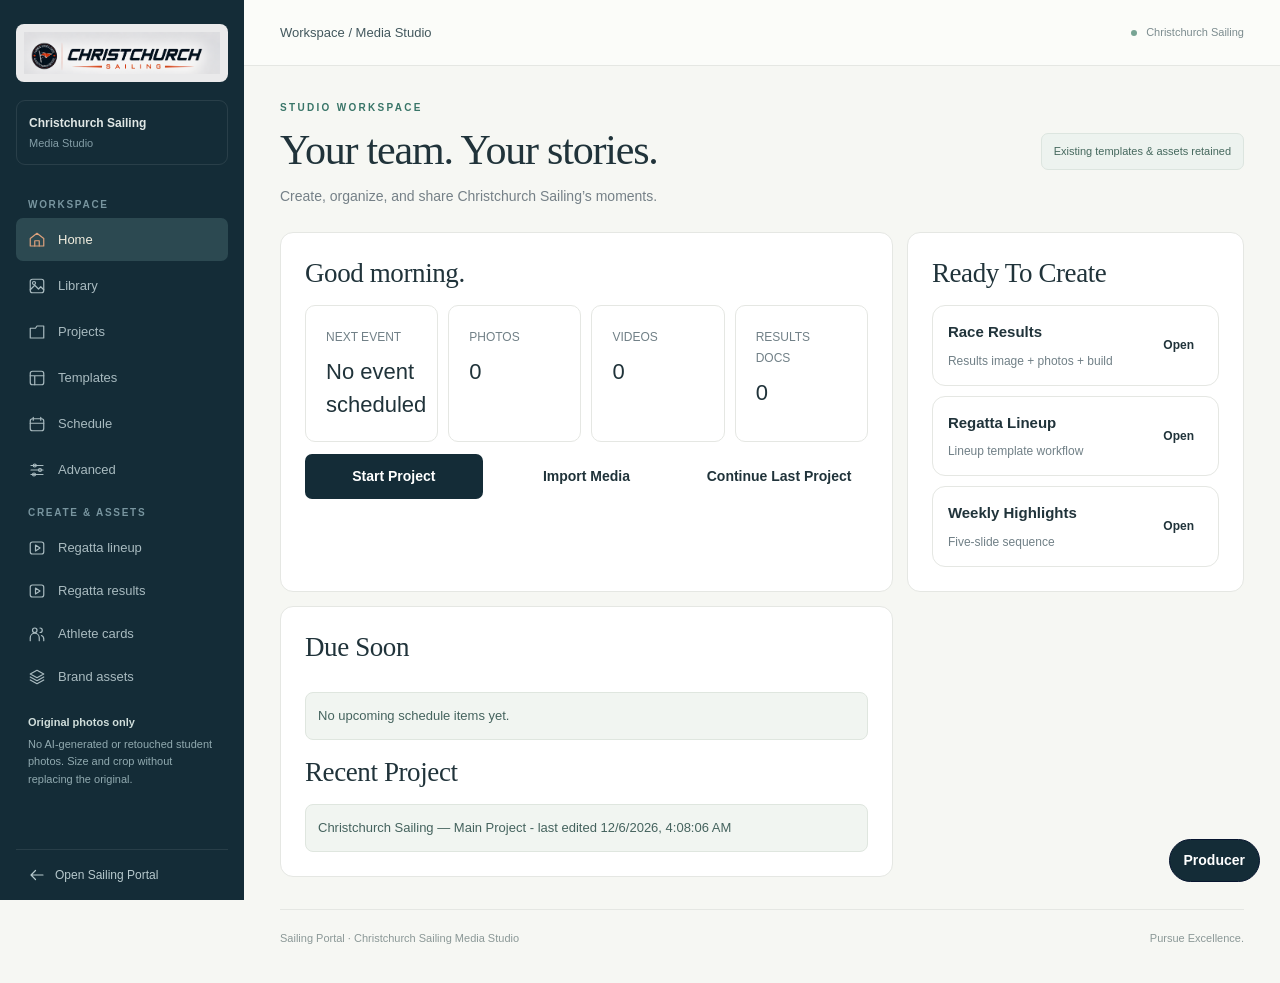
==== index.html @ 7fc1358d "Synchronize exact event lineup previews and retain multi-day media dates" ====
<!doctype html>
<html lang="en">
<head>
<meta charset="utf-8">
<meta name="viewport" content="width=device-width,initial-scale=1">
<title>Christchurch Sailing Media Studio</title>
<style data-build-source="src/styles/app.css">:root{
    --navy:#07152f; --navy2:#020916; --orange:#ff6f18;
    --white:#f8fafc; --muted:#bfc9d8; --panel:#0b1d3a;
    --border:rgba(255,255,255,.14);
  }
  *{box-sizing:border-box}
  body{
    margin:0;background:#eef2f7;color:#10213c;
    font-family:-apple-system,BlinkMacSystemFont,"Segoe UI",Arial,sans-serif;
  }
  .app{
    max-width:1440px;margin:auto;padding:20px;--producer-width:360px;
    --producer-gap:16px;
    --producer-reserve:calc(var(--producer-width) + var(--producer-gap));
    padding-right:calc(20px + var(--producer-reserve));
  }
  .app > :not(#producerPanel):not(#producerToggleBtn){min-width:0}
  .topbar{
    display:flex;justify-content:space-between;align-items:center;
    background:linear-gradient(135deg,var(--navy),var(--navy2));
    color:white;border-radius:20px;padding:18px 22px;margin-bottom:18px;
  }
  .topbar h1{margin:0;font-size:24px}
  .topbar p{margin:4px 0 0;color:#cdd7e6;font-size:14px}
  .badge{background:rgba(255,111,24,.15);color:#ffb07d;border:1px solid rgba(255,111,24,.35);padding:7px 10px;border-radius:999px;font-size:13px}
  .workspaceNav{display:flex;gap:8px;flex-wrap:wrap;margin-bottom:18px}
  .workspaceNav button{background:white;color:#163052;border:1px solid #d8e1ec}
  .workspaceNav button.active{background:#07152f;color:white}
  .workspace{display:none}
  .workspace.active{display:block}
  .producerPanel{
    position:fixed;
    right:max(14px,calc((100vw - 1440px)/2 + 20px));
    top:14px;
    bottom:14px;
    width:var(--producer-width);
    height:auto;
    border:1px solid #d8e2ed;border-radius:16px;background:#ffffff;z-index:80;
    box-shadow:0 20px 40px rgba(7,21,47,.18);display:flex;flex-direction:column;overflow:hidden;
  }
  .producerHeader{padding:12px 12px 8px;border-bottom:1px solid #e7edf4;background:#f8fafc}
  .producerHeader h3{margin:0;font-size:14px;color:#07152f}
  .producerHeader .hint{margin-top:4px}
  .producerContext{padding:10px 12px;border-bottom:1px solid #e7edf4;background:#fff}
  .producerState{font-size:12px;font-weight:700;color:#173b59}
  .producerState.offline{color:#b42318}
  .producerFeed{flex:1;overflow:auto;padding:10px;display:grid;gap:8px;background:#fff}
  .producerMsg{border:1px solid #d8e2ed;border-radius:12px;padding:9px;background:#f8fafc;display:grid;gap:6px}
  .producerMsg.user{background:#eef6ff}
  .producerMeta{font-size:10px;color:#66758a}
  .producerActions{display:flex;gap:6px;flex-wrap:wrap}
  .producerComposer{padding:10px;border-top:1px solid #e7edf4;background:#fff;display:grid;gap:8px}
  .producerComposerRow{display:grid;grid-template-columns:minmax(0,1fr) auto;gap:8px}
  .producerInput{width:100%;padding:10px;border:1px solid #cfd9e6;border-radius:11px;font:inherit}
  .producerToggle{
    display:none;position:fixed;right:14px;bottom:14px;z-index:90;border-radius:999px;
    background:#07152f;color:#fff;border:1px solid #07152f;padding:10px 14px;font-weight:800;
  }
  .app.producer-collapsed{padding-right:20px}
  .app.producer-collapsed .producerPanel{display:none}
  .app.producer-collapsed .producerToggle{display:inline-flex}
  @media(max-width:980px){
    .app{padding-right:20px}
    .app.producer-collapsed .producerToggle{display:inline-flex}
    .producerPanel{display:none}
    .producerPanel.open{display:flex;right:10px;left:10px;top:60px;bottom:10px;width:auto;height:auto}
    .producerToggle{display:inline-flex}
    .producerPanel.open + .producerToggle{pointer-events:none;opacity:.35}
  }
  .v2Grid{display:grid;gap:14px}
  .v2KpiGrid{display:grid;grid-template-columns:repeat(4,minmax(0,1fr));gap:10px}
  .v2Kpi{border:1px solid #dbe3ee;border-radius:12px;padding:12px;background:#f8fafc}
  .v2Kpi strong{display:block;font-size:22px;color:#07152f}
  .v2ActionGrid{display:grid;grid-template-columns:repeat(3,minmax(0,1fr));gap:10px}
  .v2CardGrid{display:grid;grid-template-columns:repeat(3,minmax(0,1fr));gap:10px}
  .v2Card{border:1px solid #dbe3ee;border-radius:12px;background:#fff;padding:12px;display:grid;gap:7px}
  .v2Card h3{margin:0;font-size:15px}
  .v2List{display:grid;gap:8px}
  .v2ListItem{border:1px solid #dbe3ee;border-radius:11px;background:#fff;padding:10px;display:flex;justify-content:space-between;gap:10px;align-items:center}
  .v2Pill{font-size:11px;font-weight:800;border-radius:999px;padding:4px 8px;background:#eef3f8;color:#173b59}
  .v2Pill.ready{background:#ecfdf3;color:#067647}
  .v2Pill.wait{background:#fff4e5;color:#b54708}
  .v2Pill.done{background:#eff8ff;color:#175cd3}
  .v2AdvancedGrid{display:grid;grid-template-columns:repeat(4,minmax(0,1fr));gap:8px}
  .v2TemplateSection{border:1px solid #dbe3ee;border-radius:12px;padding:10px;background:#f8fafc;display:grid;gap:8px}
  .v2TemplateSection h3{margin:0;font-size:14px;color:#173b59}
  .v2TemplateItem{display:flex;justify-content:space-between;gap:8px;align-items:center;border:1px solid #dbe3ee;border-radius:10px;background:#fff;padding:8px}
  @media(max-width:950px){
    .v2KpiGrid,.v2ActionGrid,.v2CardGrid,.v2AdvancedGrid{grid-template-columns:1fr 1fr}
  }
  @media(max-width:700px){
    .v2KpiGrid,.v2ActionGrid,.v2CardGrid,.v2AdvancedGrid{grid-template-columns:1fr}
  }
  .grid{display:grid;grid-template-columns:minmax(340px,430px) 1fr;gap:18px}
  .panel{background:white;border:1px solid #dbe3ee;border-radius:18px;padding:18px}
  .panel h2{margin:0 0 14px;font-size:18px}
  .section{border-top:1px solid #e6ebf2;padding-top:14px;margin-top:14px}
  .section:first-of-type{border-top:0;padding-top:0;margin-top:0}
  label{display:block;font-size:13px;font-weight:650;margin:0 0 6px}
  input,select,button{
    font:inherit
  }
  input[type=text],select{
    width:100%;padding:11px 12px;border:1px solid #cbd6e4;border-radius:11px;background:white;
  }
  input[type=file]{width:100%;font-size:13px}
  input[type=range]{width:100%}
  .row{display:grid;grid-template-columns:1fr 1fr;gap:12px}
  .control{margin-bottom:12px}
  .hint{font-size:12px;color:#66758a;margin-top:5px}
  .value{float:right;color:#536174;font-weight:500}
  button{
    border:0;border-radius:12px;padding:12px 15px;font-weight:700;cursor:pointer;
  }
  .primary{width:100%;background:var(--orange);color:white}
  .secondary{background:#e9eef6;color:#163052}
  .danger{background:#ffe8e6;color:#8a2119}
  .actions{display:grid;grid-template-columns:1fr 1fr;gap:10px;margin-top:12px}
  .previewWrap{
    background:#08152e;border-radius:18px;padding:14px;
    display:flex;justify-content:center;align-items:center;min-height:720px;
  }
  canvas{
    width:min(100%,405px);height:auto;aspect-ratio:9/16;
    border-radius:12px;background:#07152f;box-shadow:0 18px 50px rgba(0,0,0,.35);
  }
  .status{
    background:#f4f7fb;border:1px solid #dce5f0;border-radius:12px;padding:12px;
    margin-top:14px;font-size:13px;min-height:43px;
  }
  progress{width:100%;height:12px;margin-top:10px}
  .athleteList{display:grid;gap:8px;margin-top:8px}
  .athleteItem{
    display:grid;grid-template-columns:42px 1fr auto;gap:9px;align-items:center;
    border:1px solid #dde5ef;border-radius:10px;padding:7px 9px;background:#fafbfd;
  }
  .athleteItem img{width:42px;height:52px;object-fit:cover;border-radius:7px}
  .athleteItem span{font-size:13px;overflow:hidden;text-overflow:ellipsis;white-space:nowrap}
  #templateLibraryList{gap:10px!important}
  #templateLibraryList .athleteItem{
    grid-template-columns:74px minmax(0,1fr) auto!important;
    min-height:96px!important;padding:10px 12px!important;gap:14px!important;
    background:#fbfcfe!important;border-color:#d9e2ec!important;
    box-shadow:0 1px 0 rgba(12,35,64,.03);
  }
  #templateLibraryList .templateThumb,
  #templateLibraryList .athleteItem>div:first-child:not(.templateInfo):not(.templateActions){
    width:58px!important;height:76px!important;border:1px solid #d8e2ed!important;
    border-radius:8px!important;overflow:hidden!important;box-sizing:border-box!important;
    background:linear-gradient(#eef2f6,#fff 38%,#7b8d9c 62%,#061b31)!important;
  }
  #templateLibraryList .templateInfo{min-width:0}
  #templateLibraryList .templateTitle{
    display:block;font-size:15px;font-weight:900;color:#102d4c;
    overflow:hidden;text-overflow:ellipsis;white-space:nowrap;
  }
  #templateLibraryList .templateMeta{
    margin-top:4px;font-size:12px;line-height:1.3;color:#5f748b;
    overflow:hidden;text-overflow:ellipsis;white-space:nowrap;
  }
  #templateLibraryList .templateActions{display:flex;gap:7px;align-items:center;justify-content:flex-end}
  #templateLibraryList .tiny{width:auto;white-space:nowrap;border-radius:9px}
  #templateLibraryList .templateThumb.regattaResultsThumb{
    position:relative;background:linear-gradient(#f5f7fa 0 18%,#061d36 18% 78%,#08356d 78% 100%)!important;
  }
  #templateLibraryList .templateThumb.regattaResultsThumb:before{
    content:"";position:absolute;left:8px;right:8px;top:24px;height:3px;border-radius:5px;
    background:#f4511e;transform:skewY(-5deg);box-shadow:0 34px 0 #fff,0 37px 0 #f4511e;
  }
  #templateLibraryList .templateThumb.regattaResultsThumb:after{
    content:"1ST";position:absolute;left:13px;top:32px;width:30px;height:18px;border-radius:50%;
    background:linear-gradient(135deg,#fff7ba,#d4a00e);color:#06295a;font-size:9px;font-weight:900;
    display:flex;align-items:center;justify-content:center;box-shadow:18px 12px 0 #0f5296;
  }
  .tiny{padding:7px 9px;font-size:12px}
  #heroCanvas{aspect-ratio:4/5 !important;object-fit:contain;cursor:grab;touch-action:none;border:0!important;outline:0!important}
  #previewTitleBtn{min-height:44px}
  .titleTag{font-size:11px;letter-spacing:.16em;text-transform:uppercase}
  .brandGrid{display:grid;grid-template-columns:repeat(2,minmax(0,1fr));gap:10px}
  .brandCard{border:1px solid #dce5ef;border-radius:12px;padding:10px;background:#fafcfe}
  .notice{
    border-left:4px solid var(--orange);background:#fff6ef;padding:10px 12px;
    border-radius:8px;font-size:12px;color:#673a1f;
  }
  .musicNow{border:1px solid #d9e4f0;background:#f7faff;border-radius:12px;padding:12px;margin-top:10px}
  .musicNow strong{display:block;margin-bottom:4px}
  .musicMeta{font-size:12px;color:#66758a}

  .productionGrid{display:grid;grid-template-columns:minmax(0,1.25fr) minmax(340px,.75fr);gap:16px}
  .productionBoard{display:grid;gap:10px}
  .productionCard{border:1px solid #d8e2ed;border-radius:14px;padding:12px;background:#fff;display:grid;gap:9px}
  .productionCard.ready{border-left:7px solid #12b76a}
  .productionCard.waiting{border-left:7px solid #f79009}
  .productionCard.blocked{border-left:7px solid #d92d20}
  .productionCard.done{border-left:7px solid #2e90fa;opacity:.72}
  .productionHead{display:flex;justify-content:space-between;gap:12px;align-items:flex-start}
  .productionMeta{font-size:11px;color:#66758a;margin-top:4px}
  .productionStatus{font-size:11px;font-weight:800;border-radius:999px;padding:5px 9px;background:#eef3f8}
  .assignmentRow{display:grid;grid-template-columns:repeat(4,minmax(0,1fr));gap:8px}
  .reviewFlags{display:flex;gap:6px;flex-wrap:wrap}
  .reviewFlag{border:1px solid #cfdbe7;border-radius:999px;padding:4px 8px;font-size:11px;background:#fff}
  .reviewFlag.active{background:#fff3e8;border-color:#ffb067;color:#b54708}
  .brandCheckGrid{display:grid;gap:8px}
  .brandCheck{display:grid;grid-template-columns:auto minmax(0,1fr) auto;gap:8px;align-items:center;border:1px solid #d8e2ed;border-radius:11px;padding:9px;background:#f8fafc}
  .brandCheck.pass{border-left:6px solid #12b76a}
  .brandCheck.fail{border-left:6px solid #d92d20}
  .brandCheck.warn{border-left:6px solid #f79009}
  .gateBanner{border-radius:14px;padding:14px;text-align:center;font-weight:800}
  .gateBanner.pass{background:#ecfdf3;color:#027a48}
  .gateBanner.fail{background:#fef3f2;color:#b42318}
  .teamTable{width:100%;border-collapse:collapse;font-size:12px}
  .teamTable th,.teamTable td{padding:8px;border-bottom:1px solid #e7edf4;text-align:left}
  .teamTable th{font-size:11px;color:#66758a}
  .opsStats{display:grid;grid-template-columns:repeat(4,minmax(0,1fr));gap:8px}
  .opsStat{border:1px solid #d8e2ed;border-radius:12px;padding:11px;background:#f8fafc}
  .opsStat strong{display:block;font-size:22px;color:#07152f}
  @media(max-width:950px){
    .productionGrid{grid-template-columns:1fr}
    .assignmentRow,.opsStats{grid-template-columns:1fr 1fr}
  }


  .importGrid{display:grid;grid-template-columns:minmax(0,1.2fr) minmax(340px,.8fr);gap:16px}
  .importDrop{border:2px dashed #b8c7d8;border-radius:16px;padding:24px;text-align:center;background:#f8fafc}
  .importDrop.drag{border-color:#ff6f18;background:#fff6ef}
  .triageStats{display:grid;grid-template-columns:repeat(5,minmax(0,1fr));gap:8px;margin:12px 0}
  .triageStat{border:1px solid #d8e2ed;border-radius:12px;padding:11px;background:#f8fafc}
  .triageStat strong{display:block;font-size:22px;color:#07152f}
  .triageBoard{display:grid;gap:9px}
  .triageCard{display:grid;grid-template-columns:88px minmax(0,1fr) auto;gap:10px;align-items:center;border:1px solid #d8e2ed;border-radius:13px;padding:9px;background:#fff}
  .triageCard img,.triageCard video{width:88px;height:66px;object-fit:cover;border-radius:8px;background:#e8eef5}
  .triageDecision{display:inline-flex;border-radius:999px;padding:4px 8px;font-size:11px;font-weight:800}
  .triageDecision.keep{background:#ecfdf3;color:#027a48}
  .triageDecision.review{background:#fff7ed;color:#b54708}
  .triageDecision.reject{background:#fef3f2;color:#b42318}
  .triageActions{display:flex;gap:5px;flex-wrap:wrap}
  .triageFilters{display:grid;grid-template-columns:2fr repeat(3,minmax(140px,1fr));gap:8px;align-items:end}
  .readinessRing{width:160px;height:160px;border-radius:50%;display:grid;place-items:center;margin:10px auto;background:conic-gradient(#ff6f18 0deg,#e8eef5 0deg)}
  .readinessInner{width:126px;height:126px;border-radius:50%;background:#fff;display:grid;place-items:center;text-align:center}
  .readinessInner strong{font-size:30px;color:#07152f}
  .collapsedCluster{border:1px solid #d8e2ed;border-radius:12px;padding:10px;background:#f8fafc;margin-bottom:8px}
  .warningList{display:grid;gap:8px}
  .warningItem{border-left:6px solid #f79009;border-radius:10px;padding:10px;background:#fff7ed}
  @media(max-width:950px){
    .importGrid{grid-template-columns:1fr}
    .triageStats{grid-template-columns:1fr 1fr}
    .triageFilters{grid-template-columns:1fr 1fr}
  }


  .engineGrid{display:grid;grid-template-columns:minmax(0,1.15fr) minmax(340px,.85fr);gap:16px}
  .dnaStats{display:grid;grid-template-columns:repeat(5,minmax(0,1fr));gap:8px;margin:12px 0}
  .dnaStat{border:1px solid #d8e2ed;border-radius:12px;padding:11px;background:#f8fafc}
  .dnaStat strong{display:block;font-size:22px;color:#07152f}
  .dnaTable{width:100%;border-collapse:collapse;font-size:12px}
  .dnaTable th,.dnaTable td{padding:8px;border-bottom:1px solid #e7edf4;text-align:left}
  .dnaTable th{font-size:11px;color:#66758a}
  .dnaScore{display:inline-block;border-radius:999px;padding:4px 8px;background:#eef3f8;font-weight:800}
  .clusterGrid{display:grid;gap:9px}
  .clusterCard{border:1px solid #d8e2ed;border-radius:13px;padding:11px;background:#fff}
  .clusterBest{border-left:6px solid #12b76a}
  .storyClusterGrid{display:grid;grid-template-columns:repeat(auto-fill,minmax(220px,1fr));gap:10px}
  .storyCluster{border:1px solid #d8e2ed;border-radius:13px;padding:12px;background:#f8fafc}
  .healthGrid{display:grid;grid-template-columns:repeat(auto-fill,minmax(190px,1fr));gap:9px}
  .healthCard{border:1px solid #d8e2ed;border-radius:12px;padding:11px;background:#fff}
  .healthTrack{height:8px;border-radius:999px;background:#dfe7ef;overflow:hidden;margin-top:8px}
  .healthTrack span{display:block;height:100%;background:#ff6f18}
  .producerCard{border-left:7px solid #ff6f18;border-radius:12px;padding:12px;background:#f8fafc;margin-bottom:9px}
  .producerCard.high{border-left-color:#d92d20}
  .producerCard.medium{border-left-color:#f79009}
  .producerCard.low{border-left-color:#12b76a}
  .engineToolbar{display:grid;grid-template-columns:2fr repeat(3,minmax(140px,1fr));gap:8px;align-items:end}
  @media(max-width:960px){
    .engineGrid{grid-template-columns:1fr}
    .dnaStats{grid-template-columns:1fr 1fr}
    .engineToolbar{grid-template-columns:1fr 1fr}
  }


  .director50Grid{display:grid;grid-template-columns:minmax(0,1.2fr) minmax(340px,.8fr);gap:16px}
  .morningBrief{border-radius:18px;padding:22px;background:linear-gradient(145deg,#041126,#193b59);color:#fff}
  .morningBrief h2,.morningBrief h3{color:#fff}
  .briefGoalGrid{display:grid;grid-template-columns:repeat(4,minmax(0,1fr));gap:8px;margin-top:14px}
  .briefGoal{border:1px solid rgba(255,255,255,.18);border-radius:11px;padding:10px;background:rgba(255,255,255,.07)}
  .aiRecGrid{display:grid;gap:10px}
  .aiRecCard{border:1px solid #d8e2ed;border-left:7px solid #ff6f18;border-radius:13px;padding:13px;background:#fff}
  .aiRecCard.high{border-left-color:#d92d20}
  .aiRecCard.medium{border-left-color:#f79009}
  .aiRecCard.low{border-left-color:#12b76a}
  .aiRecReason{color:#66758a;font-size:12px;margin:5px 0}
  .coverageTable{width:100%;border-collapse:collapse;font-size:12px}
  .coverageTable th,.coverageTable td{padding:8px;border-bottom:1px solid #e7edf4;text-align:left}
  .coverageTable th{font-size:11px;color:#66758a}
  .coveragePill{display:inline-block;border-radius:999px;padding:4px 8px;background:#eef3f8;font-size:11px}
  .seasonTimeline{display:flex;gap:12px;overflow-x:auto;padding:14px 4px 18px}
  .seasonEvent{min-width:220px;border:1px solid #d8e2ed;border-radius:14px;padding:12px;background:#fff}
  .seasonEvent.active{outline:2px solid #ff6f18}
  .seasonDot{width:12px;height:12px;border-radius:50%;background:#ff6f18;margin-bottom:8px}
  .legacySearchResults{display:grid;grid-template-columns:repeat(auto-fill,minmax(210px,1fr));gap:10px}
  .legacyCard{border:1px solid #d8e2ed;border-radius:12px;padding:10px;background:#f8fafc}
  .storyTagGrid{display:flex;gap:7px;flex-wrap:wrap}
  .storyTag{border:1px solid #cfdbe7;border-radius:999px;padding:5px 9px;background:#fff;font-size:11px}
  .coverageBars{display:grid;gap:8px}
  .coverageBarRow{display:grid;grid-template-columns:120px minmax(0,1fr) 48px;gap:8px;align-items:center}
  .coverageTrack{height:8px;border-radius:999px;background:#dfe7ef;overflow:hidden}
  .coverageTrack span{display:block;height:100%;background:#ff6f18}
  @media(max-width:900px){
    .director50Grid{grid-template-columns:1fr}
    .briefGoalGrid{grid-template-columns:1fr 1fr}
  }


  .publishingGrid{display:grid;grid-template-columns:minmax(0,1.2fr) minmax(340px,.8fr);gap:16px}
  .publishCard{border:1px solid #d8e2ed;border-radius:14px;padding:12px;background:#fff;display:grid;gap:8px}
  .publishHeader{display:flex;justify-content:space-between;gap:10px;align-items:flex-start}
  .publishStatus{font-size:11px;font-weight:800;border-radius:999px;padding:5px 9px;background:#eef3f8;color:#07152f}
  .publishStatus.ready{background:#fff3e8;color:#b54708}
  .publishStatus.approved{background:#ecfdf3;color:#027a48}
  .publishStatus.published{background:#eef4ff;color:#3538cd}
  .checklist{display:grid;gap:6px}
  .checklist label{display:flex;gap:8px;align-items:flex-start;font-size:12px}
  .platformGrid{display:grid;grid-template-columns:repeat(auto-fill,minmax(220px,1fr));gap:10px}
  .platformCard{border:1px solid #d8e2ed;border-radius:13px;padding:12px;background:#f8fafc}
  .platformCard strong{display:block;color:#07152f;margin-bottom:5px}
  .metricGrid{display:grid;grid-template-columns:repeat(4,minmax(0,1fr));gap:8px}
  .metricCard{border:1px solid #d8e2ed;border-radius:12px;padding:11px;background:#fff}
  .metricCard strong{display:block;font-size:22px;color:#07152f}
  .insightCard{border-left:6px solid #ff6f18;border-radius:10px;padding:11px;background:#f8fafc;margin-bottom:8px}
  .performanceTable{width:100%;border-collapse:collapse;font-size:12px}
  .performanceTable th,.performanceTable td{border-bottom:1px solid #e7edf4;padding:8px;text-align:left}
  .performanceTable th{color:#66758a;font-size:11px}
  .captionBox{min-height:88px}
  @media(max-width:900px){
    .publishingGrid{grid-template-columns:1fr}
    .metricGrid{grid-template-columns:1fr 1fr}
  }


  .storyboardGrid{display:grid;grid-template-columns:minmax(0,1.25fr) minmax(320px,.75fr);gap:16px}
  .storyboardLane{display:grid;gap:9px}
  .storyboardCard{display:grid;grid-template-columns:42px 110px minmax(0,1fr) auto;gap:10px;align-items:center;border:1px solid #d8e2ed;border-radius:13px;padding:9px;background:#fff}
  .storyboardCard img,.storyboardCard video{width:110px;height:76px;object-fit:cover;border-radius:8px;background:#e8eef5}
  .storyboardIndex{width:34px;height:34px;border-radius:50%;display:grid;place-items:center;background:#07152f;color:#fff;font-weight:800}
  .storyboardRole{font-size:11px;color:#ff6f18;font-weight:800;text-transform:uppercase;letter-spacing:.04em}
  .storyboardMeta{font-size:11px;color:#66758a;margin-top:3px}
  .storyboardActions{display:flex;gap:5px;flex-wrap:wrap}
  .campaignGrid{display:grid;grid-template-columns:repeat(auto-fill,minmax(210px,1fr));gap:10px}
  .playbookGrid{display:grid;grid-template-columns:repeat(auto-fill,minmax(220px,1fr));gap:10px}
  .playbookCard{border:1px solid #d8e2ed;border-radius:13px;padding:12px;background:#fff;display:grid;gap:7px;cursor:pointer;transition:border-color .15s ease,box-shadow .15s ease,transform .15s ease}
  .playbookCard:hover{transform:translateY(-1px)}
  .playbookCard.selected{border-color:#ff6f18;box-shadow:0 8px 20px rgba(255,111,24,.12)}
  .playbookCard strong{display:block;color:#07152f}
  .playbookCard .hint{font-size:12px}
  .playbookCardMeta{display:flex;gap:6px;flex-wrap:wrap}
  .playbookPill{font-size:10px;font-weight:800;letter-spacing:.03em;border-radius:999px;padding:3px 7px;background:#eef3f8;color:#43536a}
  .campaignCard{border:1px solid #d8e2ed;border-radius:13px;padding:12px;background:#f8fafc}
  .campaignCard strong{display:block;color:#07152f;margin-bottom:5px}
  .campaignProgress{height:7px;border-radius:999px;background:#dfe7ef;overflow:hidden;margin:8px 0}
  .campaignProgressFill{height:100%;background:#ff6f18}
  .raceResultsGrid{display:grid;grid-template-columns:minmax(0,1.2fr) minmax(320px,.8fr);gap:16px}
  .raceResultsStack{display:grid;gap:12px}
  .campaignToolbar{display:flex;gap:8px;flex-wrap:wrap;align-items:center}
  .campaignMetaGrid{display:grid;grid-template-columns:repeat(2,minmax(0,1fr));gap:10px}
  .assetTray,.outputTray,.conversationLog{display:grid;gap:10px}
  .assetCard,.outputCard,.conversationBubble{border:1px solid #d8e2ed;border-radius:14px;background:#fff;padding:12px}
  .assetCard{display:grid;grid-template-columns:80px minmax(0,1fr) auto;gap:12px;align-items:center}
  .assetThumb,.outputPreview,.slideThumb{width:100%;aspect-ratio:4/3;border-radius:10px;background:#e8eef5;overflow:hidden;display:block}
  .outputCard{display:grid;gap:10px}
  .outputHeader{display:flex;justify-content:space-between;gap:10px;align-items:flex-start}
  .outputMeta{display:grid;gap:3px}
  .outputActions,.slideActions{display:flex;gap:6px;flex-wrap:wrap}
  .slideTray{display:grid;grid-template-columns:repeat(auto-fill,minmax(120px,1fr));gap:8px}
  .slideCard{border:1px solid #d8e2ed;border-radius:12px;padding:8px;background:#f8fafc;display:grid;gap:7px}
  .slideCard.selected,.outputCard.selected{border-color:#ff6f18;box-shadow:0 8px 20px rgba(255,111,24,.12)}
  .slideThumb{aspect-ratio:3/4}
  .conversationLog{max-height:360px;overflow:auto}
  .conversationBubble{padding:10px 12px}
  .conversationBubble.user{background:#fff7ef;border-color:#ffc79b}
  .conversationBubble.assistant{background:#f5f8fc}
  .conversationBubble strong{display:block;margin-bottom:4px;color:#07152f}
  .campaignSummary{display:grid;grid-template-columns:repeat(4,minmax(0,1fr));gap:8px}
  .versionList{display:grid;gap:7px}
  .versionItem{display:grid;grid-template-columns:minmax(0,1fr) auto;gap:8px;align-items:center;border:1px solid #d8e2ed;border-radius:10px;padding:9px;background:#fff}
  .storyboardSummary{display:grid;grid-template-columns:repeat(4,minmax(0,1fr));gap:8px;margin:12px 0}
  .storyboardStat{border:1px solid #d8e2ed;border-radius:11px;padding:10px;background:#f8fafc}
  .storyboardStat strong{display:block;font-size:21px;color:#07152f}
  @media(max-width:900px){
    .storyboardGrid{grid-template-columns:1fr}
    .storyboardSummary{grid-template-columns:1fr 1fr}
    .raceResultsGrid{grid-template-columns:1fr}
    .campaignMetaGrid,.campaignSummary{grid-template-columns:1fr 1fr}
  }
  @media(max-width:650px){
    .storyboardCard{grid-template-columns:34px 84px minmax(0,1fr)}
    .storyboardCard img,.storyboardCard video{width:84px;height:62px}
    .storyboardActions{grid-column:1/-1}
    .assetCard{grid-template-columns:64px minmax(0,1fr)}
    .outputHeader{flex-direction:column}
  }


  .intelligenceGrid{display:grid;grid-template-columns:minmax(0,1.15fr) minmax(320px,.85fr);gap:16px}
  .intelligenceStats{display:grid;grid-template-columns:repeat(4,minmax(0,1fr));gap:8px;margin:12px 0}
  .intelligenceStat{border:1px solid #d8e2ed;border-radius:12px;padding:12px;background:#f8fafc}
  .intelligenceStat strong{display:block;font-size:23px;color:#07152f}
  .recommendationCard{border:1px solid #d8e2ed;border-radius:14px;padding:13px;background:#fff;margin-bottom:9px}
  .recommendationCard strong{color:#07152f}
  .tagCloud{display:flex;gap:7px;flex-wrap:wrap}
  .tagChip{border:1px solid #cdd9e5;border-radius:999px;padding:5px 9px;background:#fff;font-size:11px;cursor:pointer}
  .tagChip.active{background:#07152f;color:#fff;border-color:#07152f}
  .budgetBar{height:14px;border-radius:999px;background:#e7edf4;overflow:hidden;margin:9px 0}
  .budgetFill{height:100%;background:#12b76a;width:0%}
  .budgetFill.warning{background:#f79009}
  .budgetFill.over{background:#d92d20}
  .duplicateGroup{border:1px solid #d8e2ed;border-radius:12px;padding:10px;background:#f8fafc;margin-bottom:8px}
  .contentRoles{display:grid;grid-template-columns:repeat(3,minmax(0,1fr));gap:8px}
  .roleCard{border:1px solid #d8e2ed;border-radius:12px;padding:10px;background:#fff}
  .roleCard strong{display:block;color:#07152f}
  .smartSearchBox{display:grid;grid-template-columns:minmax(0,1fr) auto;gap:8px}
  @media(max-width:900px){
    .intelligenceGrid{grid-template-columns:1fr}
    .intelligenceStats{grid-template-columns:1fr 1fr}
    .contentRoles{grid-template-columns:1fr}
  }


  .directorGrid{display:grid;grid-template-columns:minmax(0,1.2fr) minmax(320px,.8fr);gap:16px}
  .briefingCard{border-radius:18px;padding:22px;background:linear-gradient(145deg,#06152e,#173b59);color:#fff}
  .briefingCard h2,.briefingCard h3{color:#fff}
  .briefingPriority{font-size:25px;font-weight:850;line-height:1.15;margin:10px 0}
  .briefingMeta{display:grid;grid-template-columns:repeat(4,minmax(0,1fr));gap:8px;margin-top:14px}
  .briefingMetric{border:1px solid rgba(255,255,255,.18);border-radius:11px;padding:10px;background:rgba(255,255,255,.07)}
  .strategyWeek{display:grid;grid-template-columns:repeat(7,minmax(0,1fr));gap:8px}
  .strategyDay{border:1px solid #d8e2ed;border-radius:12px;padding:10px;background:#fff;min-height:115px}
  .strategyDay strong{display:block;color:#07152f;margin-bottom:7px}
  .strategyDay select{font-size:12px;padding:7px}
  .taskBoard{display:grid;gap:8px}
  .taskCard{border:1px solid #d8e2ed;border-left:6px solid #98a2b3;border-radius:12px;padding:11px;background:#fff;display:grid;grid-template-columns:auto minmax(0,1fr) auto;gap:10px;align-items:start}
  .taskCard.priority-high{border-left-color:#d92d20}
  .taskCard.priority-medium{border-left-color:#f79009}
  .taskCard.priority-low{border-left-color:#12b76a}
  .taskCard.done{opacity:.58}
  .taskTitle{font-weight:800;color:#07152f}
  .taskMeta{font-size:11px;color:#66758a;margin-top:3px}
  .taskActions{display:flex;gap:5px;flex-wrap:wrap}
  .calendarHeader{display:flex;justify-content:space-between;align-items:center;gap:10px;margin-bottom:10px}
  .calendarGrid{display:grid;grid-template-columns:repeat(7,minmax(0,1fr));gap:6px}
  .calendarDow{text-align:center;font-size:11px;font-weight:800;color:#66758a;padding:5px}
  .calendarCell{min-height:105px;border:1px solid #d8e2ed;border-radius:10px;padding:7px;background:#fff}
  .calendarCell.outside{opacity:.38}
  .calendarCell.today{outline:2px solid #ff6f18}
  .calendarDate{font-weight:800;font-size:12px;color:#07152f}
  .calendarTask{display:block;margin-top:5px;padding:4px 5px;border-radius:6px;background:#eef3f8;font-size:10px;line-height:1.2}
  .queueGrid{display:grid;gap:8px}
  .queueItem{display:grid;grid-template-columns:34px minmax(0,1fr) auto;gap:10px;align-items:center;border:1px solid #d8e2ed;border-radius:12px;padding:10px;background:#fff}
  .queueNumber{width:30px;height:30px;border-radius:50%;display:grid;place-items:center;background:#07152f;color:#fff;font-weight:800}
  .coverageGrid{display:grid;grid-template-columns:repeat(auto-fill,minmax(180px,1fr));gap:8px}
  .coverageCard{border:1px solid #d8e2ed;border-radius:12px;padding:10px;background:#f8fafc}
  .coverageBar{height:7px;border-radius:999px;background:#dfe7ef;overflow:hidden;margin-top:8px}
  .coverageFill{height:100%;background:#ff6f18}
  .strategyControls{display:grid;grid-template-columns:repeat(3,minmax(0,1fr));gap:8px}
  .seasonGoals{display:grid;grid-template-columns:repeat(2,minmax(0,1fr));gap:8px}
  @media(max-width:980px){
    .directorGrid{grid-template-columns:1fr}
    .strategyWeek{grid-template-columns:1fr 1fr}
    .briefingMeta{grid-template-columns:1fr 1fr}
  }
  @media(max-width:620px){
    .strategyWeek,.strategyControls,.seasonGoals{grid-template-columns:1fr}
    .calendarGrid{grid-template-columns:repeat(7,1fr);font-size:10px}
    .calendarCell{min-height:75px;padding:4px}
  }


  .reviewGrid{display:grid;grid-template-columns:minmax(0,1.2fr) minmax(300px,.8fr);gap:16px}
  .reviewQueue{display:grid;gap:8px}
  .reviewItem{display:grid;grid-template-columns:34px 72px minmax(0,1fr) auto;gap:10px;align-items:center;border:1px solid #d8e2ed;border-radius:12px;padding:8px;background:#fff}
  .reviewItem img,.reviewItem video{width:72px;height:54px;object-fit:cover;border-radius:8px;background:#e8eef5}
  .reviewOrder{font-weight:800;text-align:center;color:#66758a}
  .reviewActions{display:flex;gap:6px;flex-wrap:wrap}
  .exportHistory{display:grid;gap:8px}
  .exportItem{border:1px solid #d8e2ed;border-radius:12px;padding:10px;background:#f8fafc}
  .storageMeter{height:10px;border-radius:999px;background:#e8eef5;overflow:hidden}
  .storageMeterFill{height:100%;background:#ff6f18;width:0%}
  @media(max-width:850px){.reviewGrid{grid-template-columns:1fr}}


  .commandHero{display:grid;grid-template-columns:minmax(0,1.35fr) minmax(260px,.65fr);gap:16px;align-items:stretch}
  .commandPanel{border:1px solid #d8e2ed;border-radius:16px;padding:18px;background:#fff}
  .commandTitle{font-size:28px;margin:0 0 4px;color:#07152f}
  .commandSub{color:#66758a;margin:0}
  .createGrid{display:grid;grid-template-columns:repeat(2,minmax(0,1fr));gap:10px;margin-top:14px}
  .createTile{border:1px solid #d8e2ed;border-radius:13px;padding:14px;text-align:left;background:#f8fafc;cursor:pointer}
  .createTile strong{display:block;color:#07152f;margin-bottom:4px}
  .recentList{display:grid;gap:8px;margin-top:10px}
  .recentItem{display:flex;justify-content:space-between;gap:12px;border-bottom:1px solid #e7edf4;padding:8px 0}
  .mediaToolbar{display:grid;grid-template-columns:repeat(auto-fit,minmax(150px,1fr));gap:8px;align-items:end}
  .unifiedMediaGrid{display:grid;grid-template-columns:repeat(auto-fill,minmax(210px,1fr));gap:12px;margin-top:14px}
  .unifiedMediaCard{border:1px solid #d8e2ed;border-radius:14px;padding:10px;background:#fff;display:grid;gap:8px}
  .unifiedMediaPreview{position:relative}
  .unifiedMediaPreview img,.unifiedMediaPreview video{width:100%;aspect-ratio:16/10;object-fit:cover;border-radius:10px;background:#e8eef5}
  .mediaScore{position:absolute;top:8px;right:8px;background:rgba(7,21,47,.86);color:#fff;border-radius:999px;padding:4px 8px;font-size:11px}
  .mediaStar{position:absolute;top:8px;left:8px;border:0;border-radius:999px;background:rgba(255,255,255,.90);padding:4px 8px;cursor:pointer}
  .mediaMetaRow{display:flex;justify-content:space-between;gap:8px;align-items:center;font-size:11px;color:#66758a}
  .mediaCardActions{display:grid;grid-template-columns:repeat(2,minmax(0,1fr));gap:6px}
  .mediaLibrarySummary{display:grid;grid-template-columns:repeat(5,minmax(0,1fr));gap:8px;margin:12px 0}
  .mediaLibraryStat{border:1px solid #d8e2ed;border-radius:12px;padding:10px;background:#f8fafc}
  .mediaLibraryStat strong{display:block;color:#07152f;font-size:18px}
  .uploadReviewPanel{display:none;border:1px solid #f7b27a;border-radius:14px;background:#fff7ef;padding:12px;margin:12px 0}
  .uploadReviewPanel.active{display:grid;gap:8px}
  .uploadRejectItem{display:grid;grid-template-columns:minmax(0,1fr) auto;gap:10px;border-top:1px solid #f7d1b5;padding-top:8px}
  .mediaBadge{display:inline-flex;align-items:center;border-radius:999px;padding:3px 8px;font-size:11px;font-weight:800;background:#e8eef5;color:#102a43}
  .mediaBadge.approved{background:#dcfae6;color:#067647}
  .mediaBadge.review{background:#fef0c7;color:#b54708}
  .mediaBadge.rejected{background:#fee4e2;color:#b42318}
  .bulkEditPanel,.coveragePanel{border:1px solid #d8e2ed;border-radius:14px;background:#f8fafc;padding:12px;margin:12px 0}
  .coverageGridMini{display:grid;grid-template-columns:repeat(auto-fit,minmax(180px,1fr));gap:8px;margin-top:8px}
  .coverageMiniCard{border:1px solid #d8e2ed;border-radius:12px;background:#fff;padding:10px}
  .videoScoutPanel{border:1px solid #d8e2ed;border-radius:14px;background:#fff;padding:12px;margin:12px 0}
  .scoutMomentList{display:grid;gap:8px;margin-top:10px}
  .scoutMoment{display:grid;grid-template-columns:minmax(0,1fr) auto;gap:10px;align-items:center;border:1px solid #d8e2ed;border-radius:12px;background:#f8fafc;padding:10px}
  .scoutScore{font-weight:800;color:#ff4b1f}
  .colorChip{display:inline-flex;align-items:center;gap:5px}
  .colorDot{width:9px;height:9px;border-radius:50%;display:inline-block}
  .libraryTabs{display:flex;gap:8px;flex-wrap:wrap;margin:12px 0}
  .libraryTabs button.active{background:#07152f;color:#fff}
  .storyPipeline{display:grid;grid-template-columns:repeat(5,minmax(0,1fr));gap:8px;margin-top:12px}
  .pipelineStep{border:1px solid #d8e2ed;border-radius:10px;padding:10px;text-align:center;background:#f8fafc}
  @media(max-width:900px){
    .commandHero{grid-template-columns:1fr}
    .mediaToolbar{grid-template-columns:1fr 1fr}
    .mediaLibrarySummary{grid-template-columns:1fr 1fr}
    .storyPipeline{grid-template-columns:1fr}
  }
  @media(max-width:560px){
    .createGrid,.mediaToolbar{grid-template-columns:1fr}
  }


  .projectBar{display:grid;grid-template-columns:minmax(0,1fr) auto auto;gap:10px;align-items:end;margin:14px 0}
  .projectSummary{display:grid;grid-template-columns:repeat(4,minmax(0,1fr));gap:8px;margin:12px 0}
  .projectStat{border:1px solid #d9e3ee;border-radius:10px;padding:10px;background:#f8fafc}
  .projectStat strong{display:block;font-size:20px}
  .projectNav{display:flex;gap:8px;flex-wrap:wrap;margin:12px 0}
  .projectNav button.active{background:#07152f;color:#fff}
  .mediaGrid{display:grid;grid-template-columns:repeat(auto-fill,minmax(180px,1fr));gap:10px}
  .mediaCard{border:1px solid #d9e3ee;border-radius:12px;padding:10px;background:#fff;display:grid;gap:7px}
  .mediaCard img,.mediaCard video{width:100%;aspect-ratio:16/10;object-fit:cover;border-radius:8px;background:#e8eef5}
  @media(max-width:700px){
    .projectBar{grid-template-columns:1fr}
    .projectSummary{grid-template-columns:repeat(2,minmax(0,1fr))}
  }


  .weeklyDrop{border:2px dashed #b9c7d8;border-radius:14px;padding:20px;text-align:center;background:#f8fafc}
  .weeklyDrop.drag{border-color:#ff6f18;background:#fff7f0}
  .weeklyLibraryPicker{border:1px solid #d9e3ee;border-radius:14px;padding:14px;background:#f8fafc;margin-top:12px}
  .weeklyLibraryHeader{display:flex;justify-content:space-between;align-items:center;gap:10px;flex-wrap:wrap}
  .weeklyLibraryControls{display:grid;grid-template-columns:minmax(180px,1fr) minmax(150px,.55fr) minmax(130px,.45fr);gap:8px;margin:10px 0}
  .weeklyLibraryActions{display:grid;grid-template-columns:1fr 1fr 1fr;gap:8px;margin:10px 0}
  .weeklyLibraryResults{display:grid;grid-template-columns:repeat(auto-fill,minmax(150px,1fr));gap:8px;max-height:310px;overflow:auto}
  .weeklyLibraryAsset{position:relative;border:1px solid #d9e3ee;border-radius:10px;padding:8px;background:#fff;display:grid;gap:6px}
  .weeklyLibraryAsset img,.weeklyLibraryAsset video{width:100%;aspect-ratio:16/10;object-fit:cover;border-radius:8px;background:#e7edf4}
  .weeklyLibraryAsset label{display:flex;gap:6px;align-items:center;font-size:12px;font-weight:800;color:#0f2c4c}
  .weeklyLibraryMeta{font-size:11px;color:#66758a}
  .weeklyMediaList{display:grid;gap:8px;max-height:280px;overflow:auto;margin-top:10px}
  .weeklyMediaItem{display:grid;grid-template-columns:54px minmax(0,1fr) auto;gap:10px;align-items:center;border:1px solid #d9e3ee;border-radius:10px;padding:8px;background:white}
  .weeklyThumb{width:54px;height:54px;object-fit:cover;border-radius:8px;background:#e7edf4}
  .weeklyType{font-size:11px;color:#66758a}
  .weeklyStats{display:grid;grid-template-columns:repeat(3,1fr);gap:8px;margin-top:10px}
  .weeklyStat{border:1px solid #d9e3ee;border-radius:10px;padding:10px;background:#f8fafc}
  #weeklyCanvas{width:min(100%,405px);height:auto;aspect-ratio:9/16;background:#07152f;border-radius:18px}

  audio{width:100%;margin-top:10px}
  .threeActions{display:grid;grid-template-columns:1fr 1fr 1fr;gap:8px;margin-top:10px}
  @media(max-width:900px){
    .grid{grid-template-columns:1fr}
    .previewWrap{min-height:0}
  }


/* Sprint 1.1.1 — Production OS core */
.opsExecutive{display:grid;grid-template-columns:minmax(0,1.1fr) minmax(360px,.9fr);gap:12px;margin:12px 0}
.opsExecutiveMain{border-radius:14px;padding:16px;background:linear-gradient(145deg,#06152e,#173b59);color:#fff}
.opsExecutiveMain strong{display:block;font-size:22px;margin:5px 0}.opsExecutiveMain .hint,.opsExecutiveMain .productionMeta{color:rgba(255,255,255,.76)}
.opsExecutiveMetrics{display:grid;grid-template-columns:repeat(2,minmax(0,1fr));gap:8px}.opsExecutiveMetrics>div{border:1px solid #d8e2ed;border-radius:12px;padding:10px;background:#f8fafc}.opsExecutiveMetrics strong{display:block;font-size:21px;color:#07152f}.opsExecutiveMetrics span{font-size:11px;color:#66758a}
.opsProgress{height:9px;border-radius:999px;background:#e4ebf2;overflow:hidden;margin-top:8px}.opsProgress span{display:block;height:100%;background:#ff6f18}
.opsStageLine{display:flex;gap:4px;flex-wrap:wrap;margin-top:7px}.opsStageChip{font-size:10px;border-radius:999px;padding:3px 6px;background:#eef3f8;color:#66758a}.opsStageChip.complete{background:#ecfdf3;color:#027a48}.opsStageChip.current{background:#fff3e8;color:#b54708}.opsStageChip.locked{opacity:.55}
.opsActivityHeader{display:flex;justify-content:space-between;align-items:center;margin-top:14px}.opsActivityFeed{display:grid;gap:6px;max-height:180px;overflow:auto}.opsActivityItem{display:grid;grid-template-columns:auto 1fr auto;gap:8px;align-items:center;border-bottom:1px solid #e7edf4;padding:7px 2px;font-size:12px}.opsActivityDot{width:8px;height:8px;border-radius:50%;background:#ff6f18}.opsActivityTime{font-size:10px;color:#66758a}
@media(max-width:850px){.opsExecutive{grid-template-columns:1fr}}


/* Sprint 1.1.2 — active production context and workflow synchronization */
.activeJobContext{position:sticky;top:0;z-index:40;margin:10px 0 14px;padding:11px 14px;border:1px solid #cbd8e6;border-left:7px solid #ff6f18;border-radius:13px;background:rgba(255,255,255,.96);backdrop-filter:blur(10px);display:flex;justify-content:space-between;gap:14px;align-items:center;box-shadow:0 8px 24px rgba(7,21,47,.08)}
.activeJobContext[hidden]{display:none}.activeJobEyebrow{font-size:10px;letter-spacing:.09em;font-weight:900;color:#ff6f18;margin-bottom:2px}.activeJobActions{display:flex;gap:7px;flex-wrap:wrap;justify-content:flex-end}.productionCard.activeJob{outline:2px solid #ff6f18;box-shadow:0 8px 24px rgba(255,111,24,.12)}.opsEvidence{font-size:11px;color:#66758a;border-top:1px solid #e7edf4;padding-top:7px}@media(max-width:760px){.activeJobContext{align-items:stretch;flex-direction:column}.activeJobActions{justify-content:flex-start}}


/* Sprint 1.5.0 - Creative Director 4.0 release */
textarea{width:100%;padding:11px 12px;border:1px solid #cbd6e4;border-radius:11px;background:white;resize:vertical;min-height:72px}
.creativeWorkbench{display:grid;gap:12px}
.creativeTopBar{display:grid;grid-template-columns:minmax(0,1.3fr) repeat(6,minmax(100px,1fr));gap:8px;align-items:stretch}
.creativeTopStat{background:#f8fafc;border:1px solid #d8e2ed;border-radius:12px;padding:10px}
.creativeTopStat strong{display:block;font-size:11px;color:#66758a;text-transform:uppercase;letter-spacing:.05em}
.creativeTopStat span{display:block;margin-top:4px;font-weight:800;color:#07152f;word-break:break-word}
.creativeTopActions{display:flex;gap:6px;align-items:stretch;justify-content:flex-end;flex-wrap:wrap}
.creativeTopActions button{padding:9px 10px}
.creativeStepTabs{display:grid;grid-template-columns:repeat(9,minmax(0,1fr));gap:6px;position:sticky;top:0;z-index:45;padding:8px;background:rgba(255,255,255,.96);backdrop-filter:blur(8px);border:1px solid #d8e2ed;border-radius:12px}
.creativeStepTab{border:1px solid #cfdbe7;background:#fff;color:#43536a;font-size:12px;font-weight:800;border-radius:10px;padding:8px 10px;cursor:pointer}
.creativeStepTab.active{background:#07152f;color:#fff;border-color:#07152f}
.creativeGrid{display:grid;grid-template-columns:minmax(250px,24%) minmax(0,54%) minmax(250px,26%);gap:12px;align-items:start}
.creativePanel{background:#fff;border:1px solid #d8e2ed;border-radius:16px;padding:12px}
.creativePanel h3{margin:0 0 10px;color:#07152f}
.creativeSidebar{display:grid;gap:10px;position:sticky;top:62px;max-height:calc(100vh - 90px);overflow:auto;padding-right:2px}
.creativeSidebar details{border:1px solid #d8e2ed;background:#f8fafc;border-radius:12px;padding:8px}
.creativeSidebar details[open]{background:#fff}
.creativeSidebar summary{font-size:12px;font-weight:800;color:#173b59;cursor:pointer}
.creativeCenter{display:grid;gap:10px;min-width:0}
.creativeCanvasStage{position:relative;display:grid;gap:8px}
.creativeCanvasWrap{background:#06142c;border-radius:16px;padding:12px;display:flex;justify-content:center;align-items:center;min-height:620px}
#creativeCanvas{width:min(100%,720px);height:auto;aspect-ratio:4/5;background:#0b1d3a;border-radius:10px;cursor:default;touch-action:none}
.creativeCanvasOverlay{position:absolute;inset:54px 20px 16px 20px;border:1px dashed rgba(255,255,255,.28);border-radius:10px;pointer-events:none;display:none}
.creativeCanvasOverlay.active{display:block}
.creativeCanvasModes{display:flex;gap:6px;flex-wrap:wrap}
.creativeCanvasModes button.active{background:#07152f;color:#fff;border-color:#07152f}
.creativeBeforeAfter{display:grid;grid-template-columns:1fr 1fr;gap:8px}
.creativeBeforeAfterCard{border:1px solid #d8e2ed;border-radius:10px;background:#fff;padding:8px;font-size:11px;color:#43536a}
.creativeBeforeAfterCard img{width:100%;border-radius:8px;background:#eef3f8}
.creativeStagePanel{display:none}
.creativeStagePanel.active{display:grid;gap:10px}
.creativeStickyActionBar{position:sticky;bottom:0;z-index:48;border:1px solid #d8e2ed;background:rgba(255,255,255,.97);backdrop-filter:blur(8px);border-radius:12px;padding:9px;display:grid;grid-template-columns:1fr auto;gap:8px;align-items:center}
.creativeStickyActionLabel{font-size:12px;font-weight:800;color:#173b59}
.creativeStickyActionButtons{display:flex;gap:6px;flex-wrap:wrap;justify-content:flex-end}
.creativeStickyActionButtons button{padding:9px 11px}
.creativeToolbar{display:grid;grid-template-columns:repeat(2,minmax(0,1fr));gap:8px}
.creativeToolbar .primary,.creativeToolbar .secondary,.creativeToolbar .danger{width:100%}
.creativeCode{font-family:ui-monospace,SFMono-Regular,Menlo,Consolas,monospace;font-size:11px;background:#f5f8fc;border-radius:7px;padding:6px 8px}
.creativeStat{font-size:12px;color:#66758a}
.creativeDirectorConnectionCard{display:grid;grid-template-columns:1fr;gap:6px}
.creativeDirectorHeader{display:flex;justify-content:space-between;gap:14px;align-items:flex-start;border:1px solid #d8e2ed;border-radius:16px;padding:18px;background:linear-gradient(145deg,#fffdf9,#f4f8fc)}
.creativeDirectorHeader h3{margin:4px 0 0;color:#07152f;font-size:24px}
.creativeDirectorHeader p{margin:8px 0 0;color:#43536a;max-width:760px}
.creativeDirectorSummaryGrid{display:grid;grid-template-columns:repeat(4,minmax(0,1fr));gap:8px}
.creativeDirectorSummaryCard{border:1px solid #d8e2ed;border-radius:14px;background:#fff;padding:10px;display:grid;gap:4px}
.creativeDirectorSummaryCard strong{display:block;color:#07152f;font-size:12px;text-transform:uppercase;letter-spacing:.06em}
.creativeDirectorSummaryCard span{font-size:12px;color:#43536a;line-height:1.45}
.creativeJourneyPanel{display:grid;gap:10px}
.creativeDirectorSurfaceGrid{display:none;grid-template-columns:minmax(0,1.18fr) minmax(0,.82fr);gap:14px;margin-bottom:14px}
.creativeDirectorInputRow{display:grid;grid-template-columns:minmax(0,1fr) auto;gap:8px;align-items:end}
.creativeDirectorInputRow input{min-height:44px}
.creativeDirectorList{display:grid;gap:8px;max-height:260px;overflow:auto}
.creativeDirectorAssetItem{border:1px solid #d8e2ed;border-radius:10px;background:#fff;padding:8px 10px;display:grid;gap:3px}
.creativeDirectorOutputButtons{display:grid;grid-template-columns:repeat(4,minmax(0,1fr));gap:8px}
.creativeDirectorHint{font-size:12px;color:#66758a}
.creativeDirectorNotes{border:1px solid #d8e2ed;border-radius:12px;background:#f8fafc;padding:10px;display:grid;gap:8px}
.creativeDirectorNotesHeader{display:flex;justify-content:space-between;gap:8px;align-items:center}
.creativeDirectorNotesHeader strong{color:#07152f;font-size:12px;letter-spacing:.04em;text-transform:uppercase}
.creativeDirectorNotesList{display:grid;gap:6px}
.creativeDirectorNotesItem{font-size:12px;color:#173b59;line-height:1.45;border-left:3px solid #ff6f18;padding-left:8px}
.creativeDirectorNotesHeader .actions{display:flex;gap:6px}
.creativePresetBar{display:grid;grid-template-columns:1fr 1fr;gap:8px}
.creativeRoleGrid{display:grid;grid-template-columns:repeat(2,minmax(0,1fr));gap:6px}
.creativeRoleBtn.active{background:#07152f;color:#fff;border-color:#07152f}
.creativeAiSuggest{border:1px solid #d8e2ed;border-radius:12px;background:#f8fafc;padding:10px;display:grid;gap:6px}
.creativeConversationList{display:grid;gap:8px;max-height:270px;overflow:auto}
.creativeMessageCard{border:1px solid #d8e2ed;border-radius:10px;background:#fff;padding:8px;font-size:12px;color:#173b59}
.creativeMessageCard strong{display:inline-block;margin-right:5px;text-transform:capitalize}
.creativeMessageMeta{font-size:10px;color:#66758a}
.creativeAudit{max-height:220px;overflow:auto;border:1px solid #d8e2ed;border-radius:10px;padding:8px;background:#fff;font-size:11px;color:#43536a}
.creativeActivityRow{display:grid;grid-template-columns:auto minmax(0,1fr) auto;gap:7px;align-items:center;border-bottom:1px solid #edf2f7;padding:6px 0}
.creativeActivityDot{width:8px;height:8px;border-radius:50%;background:#ff6f18}
.creativeWorkflowSteps{display:grid;grid-template-columns:repeat(9,minmax(0,1fr));gap:6px;margin-bottom:8px}
.creativeWorkflowStep{border:1px solid #d8e2ed;background:#fff;border-radius:999px;padding:5px 8px;font-size:10px;text-align:center;color:#66758a;font-weight:700}
.creativeWorkflowStep.active{background:#07152f;color:#fff;border-color:#07152f}
.creativeWorkflowStep.done{background:#ecfdf3;color:#027a48;border-color:#b7ebcd}
.creativeConceptCards{display:grid;grid-template-columns:repeat(3,minmax(0,1fr));gap:10px}
.creativeConceptCard{border:1px solid #d6dfeb;border-radius:12px;padding:10px;background:#fff;display:grid;gap:7px;min-width:0}
.creativeConceptCard h4{margin:0;font-size:14px;color:#07152f}
.creativeConceptCard p{margin:0;font-size:12px;color:#43536a}
.creativeConceptSummary{display:-webkit-box;line-clamp:2;-webkit-line-clamp:2;-webkit-box-orient:vertical;overflow:hidden}
.creativeConceptMeta{display:grid;grid-template-columns:1fr 1fr;gap:5px;font-size:11px;color:#43536a}
.creativeConceptMeta div{padding:4px 6px;border-radius:8px;background:#f8fafc;overflow:hidden;text-overflow:ellipsis;white-space:nowrap}
.creativeSwatchRow{display:flex;gap:6px;align-items:center;flex-wrap:wrap}
.creativeSwatch{width:16px;height:16px;border-radius:999px;border:1px solid #d8e2ed}
.creativeConceptActions{display:grid;grid-template-columns:repeat(2,minmax(0,1fr));gap:6px}
.creativeConceptActions button{width:100%}
.creativeConceptCard.selected{outline:2px solid #ff6f18;box-shadow:0 6px 18px rgba(255,111,24,.15)}
.creativeRecommendedBadge{display:inline-flex;align-items:center;gap:6px;background:#fff3e8;border:1px solid #ffb684;color:#b54708;padding:3px 8px;border-radius:999px;font-size:10px;font-weight:800;text-transform:uppercase;letter-spacing:.04em}
#workspace-creative.creative-director-mode .creativeTopBar,
#workspace-creative.creative-director-mode #creativeStepTabs,
#workspace-creative.creative-director-mode .creativeDrawerToggle,
#workspace-creative.creative-director-mode #creativeLeftSidebar,
#workspace-creative.creative-director-mode #creativeRightSidebar,
#workspace-creative.creative-director-mode #creativeStageBrief,
#workspace-creative.creative-director-mode #creativeStageStrategy,
#workspace-creative.creative-director-mode #creativeStageConcepts,
#workspace-creative.creative-director-mode #creativeStageBlueprint,
#workspace-creative.creative-director-mode #creativeStagePreview,
#workspace-creative.creative-director-mode #creativeStageBuild,
#workspace-creative.creative-director-mode #creativeStageReview,
#workspace-creative.creative-director-mode #creativeStageTemplate,
#workspace-creative.creative-director-mode #creativeStageExport,
#workspace-creative.creative-director-mode #creativeSectionTabs,
#workspace-creative.creative-director-mode #creativeSectionCompare,
#workspace-creative.creative-director-mode #creativeSectionPreview,
#workspace-creative.creative-director-mode #creativeSectionPatterns,
#workspace-creative.creative-director-mode #creativeSectionHistory,
#workspace-creative.creative-director-mode #creativeSectionPreferences,
#workspace-creative.creative-director-mode #creativeAIAdvancedPanel,
#workspace-creative.creative-director-mode .creativeIntegrityPanel,
#workspace-creative.creative-director-mode .creativeStickyActionBar{display:none !important}
#workspace-creative.creative-director-mode .creativeGrid{grid-template-columns:1fr}
#workspace-creative.creative-director-mode .creativeCenter{display:grid;gap:14px}
#workspace-creative.creative-director-mode .creativeJourneyPanel{display:none !important}
#workspace-creative.creative-director-mode .creativeDirectorSummaryGrid{display:none}
#workspace-creative.creative-director-mode .creativeDirectorSurfaceGrid{display:grid}
#workspace-creative.creative-director-mode .creativeCanvasModes{display:none}
.creativeJourneyCard{border:1px solid #d8e2ed;border-radius:12px;padding:10px;background:#fff;display:grid;gap:6px}
.creativeJourneyCard h4{margin:0;color:#07152f;font-size:13px}
.creativeJourneyNext{display:flex;gap:6px;flex-wrap:wrap}
.creativeJourneyNext button{padding:8px 10px}
.creativeRecommendationCard{border:1px solid #ffd2ae;border-left:7px solid #ff6f18;border-radius:13px;padding:10px;background:#fffaf5;display:grid;gap:7px}
.creativeRecommendationTitle{font-size:13px;font-weight:800;color:#8a3e10}
.creativeSummaryGrid{display:grid;grid-template-columns:repeat(5,minmax(0,1fr));gap:7px}
.creativeSummaryTile{border:1px solid #d8e2ed;border-radius:10px;padding:8px;background:#fff;font-size:11px}
.creativeSummaryTile strong{display:block;color:#07152f;font-size:11px}
.creativeScoreOpportunities{display:grid;gap:4px}
.creativeStrictScopePanel{border:1px solid #ffb684;border-radius:10px;background:#fff6ef;padding:8px;display:grid;gap:6px}
.creativeStrictScopePanel h4{margin:0;color:#b54708;font-size:12px}
.creativeTargetPanel{border:1px solid #d8e2ed;border-radius:10px;background:#fff;padding:8px;font-size:12px;color:#173b59}
.creativeIntentGrid{display:grid;grid-template-columns:repeat(2,minmax(0,1fr));gap:6px}
.creativeIntentBtn{font-size:12px;padding:8px 10px}
.creativeQuickAction[data-hidden="true"]{display:none}
.creativeWireframe{position:relative;height:220px;border:1px dashed #9fb4cc;border-radius:10px;background:linear-gradient(160deg,#f7fbff,#eef5fc);overflow:hidden}
.wireBlock{position:absolute;border-radius:8px;border:1px solid rgba(7,21,47,.15);font-size:10px;font-weight:800;color:#173b59;display:flex;align-items:center;justify-content:center;text-align:center;padding:3px;background:#eef4fc}
.wirePhoto{background:rgba(7,21,47,.08)}
.wireHeadline{background:rgba(255,111,24,.22)}
.wireDetails{background:rgba(7,21,47,.12)}
.wireCTA{background:rgba(255,111,24,.34)}
.wireLogo{background:rgba(7,21,47,.2)}
.creativeBlueprintView{display:grid;grid-template-columns:minmax(0,1fr) minmax(0,1fr);gap:10px}
.creativeBlueprintCanvas{border:1px solid #d8e2ed;border-radius:10px;padding:8px;background:#fff}
.creativeBlueprintList{max-height:330px;overflow:auto;border:1px solid #d8e2ed;border-radius:10px;padding:8px;background:#fff;font-size:11px;color:#43536a}
.creativeBlueprintGroup{margin-bottom:8px;border:1px solid #e2e8f0;border-radius:9px;padding:7px;background:#f8fafc}
.creativeBlueprintGroup h4{margin:0 0 6px;color:#173b59;font-size:11px;text-transform:uppercase;letter-spacing:.04em}
.creativeBlueprintRow{display:grid;grid-template-columns:minmax(0,1fr) auto;gap:8px;border-top:1px solid #e6edf5;padding:6px 0}
.creativeBlueprintRow:first-of-type{border-top:0}
.creativeBlueprintRow .meta{font-size:10px;color:#66758a}
.creativeFlag{display:inline-flex;align-items:center;justify-content:center;border-radius:999px;padding:2px 7px;font-size:10px;font-weight:800;background:#eef3f8;color:#173b59}
.creativeFlag.warn{background:#fff3e8;color:#b54708}
.creativeFlag.fail{background:#fef3f2;color:#b42318}
.creativeProposalGroup{margin-top:8px}
.creativeProposalGroup h4{margin:0 0 6px;font-size:12px;color:#173b59}
.creativeProposalCard{display:grid;border:1px solid #d6dfeb;border-radius:10px;padding:8px;margin:8px 0;background:#fff;gap:5px}
.creativeProposalCardTitle{font-size:12px;font-weight:800;color:#07152f}
.creativeProposalWhy{font-size:11px;color:#43536a;margin-top:3px}
.creativeProposalValues{display:grid;grid-template-columns:1fr 1fr;gap:6px;font-size:11px}
.creativeProposalControls{display:flex;gap:6px;flex-wrap:wrap}
.creativePreviewActive{outline:2px solid #ff6f18}
.creativeHealthGrid{display:grid;grid-template-columns:repeat(5,minmax(0,1fr));gap:8px;margin-top:8px}
.creativeHealthMetric{border:1px solid #d6dfeb;border-radius:10px;padding:8px;background:#fff;display:grid;gap:4px}
.creativeHealthMetric strong{display:block;font-size:11px;color:#07152f}
.creativeHealthMetric span{font-size:11px;color:#43536a}
.creativeHealthMetric.pass{border-left:6px solid #12b76a}
.creativeHealthMetric.warn{border-left:6px solid #f79009}
.creativeHealthMetric.fail{border-left:6px solid #d92d20}
.creativeReviewGrid{display:grid;grid-template-columns:repeat(2,minmax(0,1fr));gap:8px}
.creativeReviewTile{border:1px solid #d8e2ed;border-radius:10px;padding:8px;background:#fff;font-size:12px}
.creativeLayerList{display:grid;gap:7px;max-height:420px;overflow:auto}
.creativeLayerItem{display:grid;grid-template-columns:minmax(0,1fr) auto;gap:7px;align-items:center;border:1px solid #d8e2ed;border-radius:11px;padding:8px;background:#f8fafc}
.creativeLayerItem.active{outline:2px solid #ff6f18;background:#fff}
.creativeLayerMeta{font-size:11px;color:#66758a}
.creativeLayerActions{display:flex;gap:5px;flex-wrap:wrap;justify-content:flex-end}
.creativeIntegrityPanel{margin-top:12px;border:1px solid #d8e2ed;border-radius:12px;padding:10px;background:#f8fafc;display:grid;gap:8px}
.creativeIntegrityGrid{display:grid;grid-template-columns:1fr 1fr;gap:7px}
.creativeDrawerToggle{display:none}
.creativeSectionTabs{display:grid;grid-template-columns:repeat(10,minmax(0,1fr));gap:6px}
.creativeSectionTab{border:1px solid #d8e2ed;background:#fff;border-radius:9px;padding:7px 8px;font-size:11px;font-weight:700;cursor:pointer;color:#173b59}
.creativeSectionTab.active{background:#07152f;color:#fff;border-color:#07152f}
.creativeAuxPanel{display:none}
.creativeAuxPanel.active{display:grid;gap:8px}
.creativeCompareGrid{display:grid;grid-template-columns:repeat(3,minmax(0,1fr));gap:8px}
.creativeCompareCard{border:1px solid #d8e2ed;border-radius:11px;padding:8px;background:#fff;display:grid;gap:6px}
.creativeTradeoff{font-size:11px;color:#43536a;padding:4px 6px;background:#f8fafc;border-radius:8px}
.creativeImpactLine{font-size:11px;color:#173b59;background:#eef4fc;border-radius:8px;padding:4px 6px}
.creativePreferenceList,.creativePatternList,.creativeVersionList{display:grid;gap:7px;max-height:260px;overflow:auto}
.creativePreferenceItem,.creativePatternItem,.creativeVersionItem{border:1px solid #d8e2ed;border-radius:10px;padding:8px;background:#fff}
.creativePatternItem h4,.creativeVersionItem h4{margin:0 0 4px;font-size:12px;color:#07152f}
.creativeMiniActions{display:flex;gap:6px;flex-wrap:wrap;margin-top:6px}
.creativeCostPill{display:inline-flex;gap:8px;align-items:center;font-size:11px;background:#f8fafc;border:1px solid #d8e2ed;border-radius:999px;padding:5px 9px;color:#173b59}
.creativeDeltaGood{color:#027a48;font-weight:700}
.creativeDeltaWarn{color:#b54708;font-weight:700}

.heroBuilder{display:none;gap:12px}
.heroBuilderGrid{display:grid;grid-template-columns:minmax(230px,24%) minmax(0,52%) minmax(230px,24%);gap:12px;align-items:start}
.heroBuilderPanel{background:#fff;border:1px solid #d8e2ed;border-radius:16px;padding:12px;display:grid;gap:8px}
.heroBuilderPanel h3{margin:0;color:#07152f}
.heroBuilderPreviewPanel{background:#fff;border:1px solid #d8e2ed;border-radius:16px;padding:12px;display:grid;gap:8px}
.heroBuilderCanvasWrap{min-height:760px;background:transparent!important;padding:0!important}
#workspace-creative.hero-builder-mode #creativeCanvas{border-radius:0!important;cursor:grab}
.heroBuilderBottomBar{display:grid;grid-template-columns:repeat(4,minmax(0,1fr));gap:8px}

#workspace-creative.hero-builder-mode .creativeWorkbench{display:none !important}
#workspace-creative.hero-builder-mode .creativeDirectorHeader,
#workspace-creative.hero-builder-mode .creativeDirectorSummaryGrid,
#workspace-creative.hero-builder-mode .notice{display:none !important}
#workspace-creative.hero-builder-mode .heroBuilder{display:grid}

@media(max-width:1240px){
  .creativeTopBar{grid-template-columns:repeat(4,minmax(0,1fr))}
  .creativeGrid{grid-template-columns:minmax(220px,23%) minmax(0,54%) minmax(220px,30%)}
  .creativeHealthGrid{grid-template-columns:repeat(3,minmax(0,1fr))}
  .creativeConceptCards{grid-template-columns:repeat(2,minmax(0,1fr))}
  .creativeSectionTabs{grid-template-columns:repeat(5,minmax(0,1fr))}
  .heroBuilderGrid{grid-template-columns:1fr}
  .heroBuilderCanvasWrap{min-height:0}
}
@media(max-width:1020px){
  .creativeGrid{grid-template-columns:1fr}
  .creativeSidebar{position:static;max-height:none;overflow:visible}
  .creativeDrawerToggle{display:flex;gap:6px;flex-wrap:wrap}
  .creativeSidebar[hidden]{display:none}
  .creativeConceptCards{grid-template-columns:1fr}
  .creativeBlueprintView{grid-template-columns:1fr}
  .creativeHealthGrid{grid-template-columns:repeat(2,minmax(0,1fr))}
  .creativeCompareGrid{grid-template-columns:1fr}
  .creativeSummaryGrid{grid-template-columns:1fr 1fr}
}
@media(max-width:760px){
  .creativeStepTabs{grid-template-columns:repeat(4,minmax(0,1fr))}
  .creativeTopBar{grid-template-columns:1fr 1fr}
  .creativeToolbar,.creativeRoleGrid,.creativeConceptMeta,.creativeReviewGrid,.creativeProposalValues{grid-template-columns:1fr}
  .creativeCanvasWrap{min-height:0}
  .creativeBeforeAfter{grid-template-columns:1fr}
  .creativeSectionTabs{grid-template-columns:repeat(2,minmax(0,1fr))}
  .creativeIntentGrid,.creativeSummaryGrid{grid-template-columns:1fr}
}
</style>
<script src="photo-source-policy.js?v=20261018-1"></script>
<link rel="stylesheet" href="studio-workspace.css?v=reel-details-20261019">
</head>
<body>
<div class="app">
  <div class="topbar">
    <div>
      <h1>Christchurch Sailing Media Studio</h1>
      <p>Build, save, reuse, and export Christchurch Sailing graphics and videos.</p>
    </div>
    <div class="badge">Studio 8.5 • Creative Studio</div>
  </div>


  <div id="runtimeError" class="notice" style="display:none;border-color:#b42318;background:#fff1f0;color:#7a271a"></div>
  <div class="workspaceNav">
    <button class="workspaceTab active" data-workspace="home">Home</button>
    <button class="workspaceTab" data-workspace="media">Library</button>
    <button class="workspaceTab" data-workspace="projects">Projects</button>
    <button class="workspaceTab" data-workspace="templates">Templates</button>
    <button class="workspaceTab" data-workspace="schedule">Schedule</button>
    <button class="workspaceTab" data-workspace="advanced">Advanced</button>
  </div>

  <aside id="producerPanel" class="producerPanel open" aria-label="Producer Panel">
    <div class="producerHeader">
      <h3>ChatGPT Producer</h3>
      <div class="hint">You ↕ ChatGPT ↕ Studio</div>
      <div class="actions" style="margin-top:8px;grid-template-columns:1fr">
        <button id="producerCollapseBtn" class="secondary tiny" type="button">Collapse Producer</button>
      </div>
    </div>
    <div id="producerContext" class="producerContext">
      <div id="producerProjectLabel"><strong>Project:</strong> None</div>
      <div id="producerAreaLabel" class="hint">Area: Home</div>
      <div id="producerState" class="producerState">Ready</div>
    </div>
    <div id="producerFeed" class="producerFeed"></div>
    <div class="producerComposer">
      <div class="producerComposerRow">
        <input id="producerInput" class="producerInput" type="text" placeholder="Ask me what to create or what you want changed…">
        <button id="producerSendBtn" class="primary tiny" type="button">Send</button>
      </div>
    </div>
  </aside>
  <button id="producerToggleBtn" class="producerToggle" type="button">Producer</button>

  <div id="activeJobContext" class="activeJobContext" hidden>
    <div>
      <div class="activeJobEyebrow">ACTIVE PRODUCTION JOB</div>
      <strong id="activeJobTitle">—</strong>
      <div id="activeJobMeta" class="hint">—</div>
    </div>
    <div class="activeJobActions">
      <button id="activeJobCompleteStageBtn" class="primary" type="button">Complete Current Stage</button>
      <button id="activeJobReturnBtn" class="secondary" type="button">Return to Production OS</button>
      <button id="activeJobClearBtn" class="secondary" type="button">Clear Active Job</button>
    </div>
  </div>

  <div id="workspace-home" class="workspace active">
    <div class="v2Grid">
      <section class="panel">
        <h2 id="v2HomeGreeting">Good morning.</h2>
        <div class="v2KpiGrid" style="margin-top:10px">
          <div class="v2Kpi"><span class="hint">NEXT EVENT</span><strong id="v2HomeNextEvent">No event scheduled</strong></div>
          <div class="v2Kpi"><span class="hint">PHOTOS</span><strong id="v2HomePhotoCount">0</strong></div>
          <div class="v2Kpi"><span class="hint">VIDEOS</span><strong id="v2HomeVideoCount">0</strong></div>
          <div class="v2Kpi"><span class="hint">RESULTS DOCS</span><strong id="v2HomeResultsCount">0</strong></div>
        </div>
        <div class="v2ActionGrid" style="margin-top:12px">
          <button id="v2HomeStartProjectBtn" class="primary" type="button">Start Project</button>
          <button id="v2HomeImportMediaBtn" class="secondary" type="button">Import Media</button>
          <button id="v2HomeContinueProjectBtn" class="secondary" type="button">Continue Last Project</button>
        </div>
      </section>

      <section class="panel">
        <h2>Ready To Create</h2>
        <div class="v2CardGrid">
          <div class="v2Card"><h3>Race Results</h3><div class="hint">Results image + photos + build</div><button id="v2HomeCreateRaceResults" class="secondary tiny" type="button">Open</button></div>
          <div class="v2Card"><h3>Regatta Lineup</h3><div class="hint">Lineup template workflow</div><button id="v2HomeCreateLineup" class="secondary tiny" type="button">Open</button></div>
          <div class="v2Card"><h3>Weekly Highlights</h3><div class="hint">Five-slide sequence</div><button id="v2HomeCreateWeekly" class="secondary tiny" type="button">Open</button></div>
        </div>
      </section>

      <section class="panel">
        <h2>Due Soon</h2>
        <div id="v2HomeDueSoon" class="v2List"></div>
        <h2 style="margin-top:16px">Recent Project</h2>
        <div id="v2HomeRecentProject" class="status">No recent project yet.</div>
      </section>
    </div>
  </div>

  <div id="workspace-schedule" class="workspace">
    <section class="panel">
      <h2>Schedule</h2>
      <div id="v2ScheduleSummary" class="status">Loading schedule...</div>
      <div class="v2ActionGrid" style="margin-top:10px">
        <button id="v2ScheduleDueTodayBtn" class="secondary" type="button">Due Today</button>
        <button id="v2ScheduleDueTomorrowBtn" class="secondary" type="button">Due Tomorrow</button>
        <button id="v2ScheduleOverdueBtn" class="secondary" type="button">Overdue</button>
      </div>
      <div id="v2ScheduleList" class="v2List" style="margin-top:12px"></div>
    </section>
  </div>

  <div id="workspace-advanced" class="workspace">
    <section class="panel">
      <h2>Advanced</h2>
      <div class="notice">Technical and legacy tools are available here. Normal production does not require this section.</div>
      <div class="v2AdvancedGrid" style="margin-top:12px">
        <button class="secondary" data-legacy-workspace="director50" type="button">Content Director</button>
        <button class="secondary" data-legacy-workspace="command" type="button">Command Center</button>
        <button class="secondary" data-legacy-workspace="strategy" type="button">Strategy & Schedule (Legacy)</button>
        <button class="secondary" data-legacy-workspace="tasks" type="button">Today's Tasks</button>
        <button class="secondary" data-legacy-workspace="productionos" type="button">Production OS</button>
        <button class="secondary" data-legacy-workspace="intelligence" type="button">Content Intelligence</button>
        <button class="secondary" data-legacy-workspace="engine60" type="button">Media Intelligence Engine</button>
        <button class="secondary" data-legacy-workspace="smartimport" type="button">Smart Import & Triage</button>
        <button class="secondary" data-legacy-workspace="storyboard" type="button">Storyboard & Campaign</button>
        <button class="secondary" data-legacy-workspace="publishing" type="button">Publishing & Performance</button>
        <button class="secondary" data-legacy-workspace="review" type="button">Review & Export</button>
        <button class="secondary" data-legacy-workspace="video" type="button">Regatta Lineup (Legacy)</button>
        <button class="secondary" data-legacy-workspace="weekly" type="button">Weekly Highlights (Legacy)</button>
        <button class="secondary" data-legacy-workspace="heroes" type="button">Hero Cards</button>
        <button class="secondary" data-legacy-workspace="creative" type="button">Creative Studio</button>
        <button class="secondary" data-legacy-workspace="assets" type="button">Brand Assets</button>
      </div>
      <div class="actions" style="margin-top:12px">
        <button id="studioTestBtn" class="secondary" type="button">Run Diagnostics</button>
        <button id="v2AdvancedBackHomeBtn" class="primary" type="button">Back to Home</button>
      </div>
    </section>
  </div>

  


<div id="workspace-strategy" class="workspace">
  <div class="directorGrid">
    <section class="panel">
      <h2>Social Media Strategy</h2>
      <div class="notice">
        Set the weekly publishing rhythm once. Studio 4.0 generates recurring tasks,
        adapts priorities to available media, and tracks reliable execution.
      </div>

      <div class="strategyControls">
        <div class="control">
          <label for="strategySeasonName">Season / campaign</label>
          <input id="strategySeasonName" type="text" value="2026 Sailing Season">
        </div>
        <div class="control">
          <label for="strategyPostsPerWeek">Target posts per week</label>
          <select id="strategyPostsPerWeek">
            <option value="3">3 posts</option>
            <option value="5" selected>5 posts</option>
            <option value="7">Daily</option>
          </select>
        </div>
        <div class="control">
          <label for="strategyReminderTime">Daily briefing time</label>
          <input id="strategyReminderTime" type="time" value="08:00">
        </div>
      </div>

      <h3>Weekly Publishing Rhythm</h3>
      <div class="strategyWeek">
        <div class="strategyDay"><strong>Monday</strong><select data-strategy-day="1"></select></div>
        <div class="strategyDay"><strong>Tuesday</strong><select data-strategy-day="2"></select></div>
        <div class="strategyDay"><strong>Wednesday</strong><select data-strategy-day="3"></select></div>
        <div class="strategyDay"><strong>Thursday</strong><select data-strategy-day="4"></select></div>
        <div class="strategyDay"><strong>Friday</strong><select data-strategy-day="5"></select></div>
        <div class="strategyDay"><strong>Saturday</strong><select data-strategy-day="6"></select></div>
        <div class="strategyDay"><strong>Sunday</strong><select data-strategy-day="0"></select></div>
      </div>

      <h3 style="margin-top:18px">Season Goals</h3>
      <div class="seasonGoals">
        <label><input id="goalRecruiting" type="checkbox" checked> Recruiting and athlete visibility</label>
        <label><input id="goalParents" type="checkbox" checked> Parent engagement and photo access</label>
        <label><input id="goalSponsors" type="checkbox" checked> Sponsor recognition</label>
        <label><input id="goalAlumni" type="checkbox"> Alumni connection</label>
        <label><input id="goalFundraising" type="checkbox"> Fundraising</label>
        <label><input id="goalResults" type="checkbox" checked> Results and competitive credibility</label>
      </div>

      <div class="actions">
        <button id="saveStrategyBtn" class="primary" type="button">Save Strategy</button>
        <button id="generateMonthBtn" class="secondary" type="button">Generate 30-Day Plan</button>
        <button id="resetStrategyBtn" class="danger" type="button">Reset Strategy</button>
      </div>
      <div id="strategyStatus" class="status">Strategy is ready to configure.</div>
    </section>

    <section class="panel">
      <div class="calendarHeader">
        <h2 id="calendarMonthLabel">Publishing Calendar</h2>
        <div class="actions">
          <button id="calendarPrevBtn" class="tiny secondary" type="button">←</button>
          <button id="calendarTodayBtn" class="tiny secondary" type="button">Today</button>
          <button id="calendarNextBtn" class="tiny secondary" type="button">→</button>
        </div>
      </div>
      <div class="calendarGrid" id="strategyCalendar"></div>
    </section>
  </div>

  <section class="panel" style="margin-top:16px">
    <h2>Coverage Dashboard</h2>
    <div class="notice">
      Coverage alerts highlight athletes, sponsors, parents, and strategic goals that may be getting overlooked.
    </div>
    <div id="coverageGrid" class="coverageGrid"></div>
  </section>
</div>

<div id="workspace-tasks" class="workspace">
  <div class="directorGrid">
    <section>
      <div class="briefingCard">
        <h2>Daily Media Briefing</h2>
        <div id="briefingGreeting">Good morning.</div>
        <div id="briefingPriority" class="briefingPriority">No priority task yet.</div>
        <div id="briefingDescription">Generate a plan in Strategy & Schedule.</div>
        <div class="briefingMeta">
          <div class="briefingMetric"><strong id="briefingTime">—</strong><br><small>Estimated time</small></div>
          <div class="briefingMetric"><strong id="briefingReadiness">—</strong><br><small>Media readiness</small></div>
          <div class="briefingMetric"><strong id="briefingDue">—</strong><br><small>Due</small></div>
          <div class="briefingMetric"><strong id="briefingProgress">—</strong><br><small>Weekly progress</small></div>
        </div>
        <div class="actions" style="margin-top:15px">
          <button id="startPriorityTaskBtn" class="primary" type="button">Start Priority Task</button>
          <button id="copyTodayTasksBtn" class="secondary" type="button">Copy Today's Tasks</button>
          <button id="enableTaskNotificationsBtn" class="secondary" type="button">Enable Browser Alerts</button>
        </div>
      </div>

      <section class="panel" style="margin-top:16px">
        <h2>Today's Tasks</h2>
        <div class="actions">
          <button id="addManualTaskBtn" class="secondary" type="button">Add Task</button>
          <button id="completeTodayBtn" class="secondary" type="button">Complete All</button>
          <button id="refreshTasksBtn" class="secondary" type="button">Refresh</button>
        </div>
        <div id="todayTaskStatus" class="status">No tasks loaded.</div>
        <div id="todayTaskBoard" class="taskBoard" style="margin-top:10px"></div>
      </section>
    </section>

    <section class="panel">
      <h2>Production Queue</h2>
      <div class="notice">
        One media intake can create several deliverables. Reorder this queue to match the team's priorities.
      </div>
      <div id="productionQueue" class="queueGrid"></div>
      <div class="actions">
        <button id="buildQueueBtn" class="primary" type="button">Build Queue from Strategy</button>
        <button id="clearQueueBtn" class="danger" type="button">Clear Queue</button>
      </div>

      <h3 style="margin-top:20px">Strategy Alerts</h3>
      <div id="strategyAlerts" class="taskBoard"></div>
    </section>
  </div>
</div>


<div id="workspace-director50" class="workspace">
  <div class="director50Grid">
    <section>
      <div class="morningBrief">
        <h2>Content Director Briefing</h2>
        <div id="directorDateLabel"></div>
        <div id="directorHeadline" style="font-size:27px;font-weight:850;line-height:1.15;margin:12px 0">
          Your media plan is ready.
        </div>
        <div id="directorSummary">Analyze current projects, media, athletes, and publishing coverage.</div>

        <div class="briefGoalGrid">
          <div class="briefGoal"><strong id="directorReadiness">0%</strong><br><small>Media readiness</small></div>
          <div class="briefGoal"><strong id="directorWeekPosts">0/0</strong><br><small>Weekly posts</small></div>
          <div class="briefGoal"><strong id="directorAthletesDue">0</strong><br><small>Athletes needing coverage</small></div>
          <div class="briefGoal"><strong id="directorSponsorsDue">0</strong><br><small>Sponsor gaps</small></div>
        </div>

        <div class="actions" style="margin-top:16px">
          <button id="directorStartTopBtn" class="primary" type="button">Start Top Recommendation</button>
          <button id="directorRefreshBtn" class="secondary" type="button">Refresh Analysis</button>
          <button id="directorCopyBriefBtn" class="secondary" type="button">Copy Briefing</button>
        </div>
      </div>

      <section class="panel" style="margin-top:16px">
        <h2>Content Director Recommendations</h2>
        <div class="notice">
          Recommendations are generated from your project activity, media readiness,
          athlete coverage, sponsor coverage, publishing history, and strategy goals.
        </div>
        <div id="directorRecommendations" class="aiRecGrid"></div>
      </section>
    </section>

    <section class="panel">
      <h2>Coverage Intelligence</h2>
      <div class="coverageBars">
        <div class="coverageBarRow"><span>Freshmen</span><div class="coverageTrack"><span id="classFreshmenBar"></span></div><strong id="classFreshmenPct">0%</strong></div>
        <div class="coverageBarRow"><span>Sophomores</span><div class="coverageTrack"><span id="classSophomoreBar"></span></div><strong id="classSophomorePct">0%</strong></div>
        <div class="coverageBarRow"><span>Juniors</span><div class="coverageTrack"><span id="classJuniorBar"></span></div><strong id="classJuniorPct">0%</strong></div>
        <div class="coverageBarRow"><span>Seniors</span><div class="coverageTrack"><span id="classSeniorBar"></span></div><strong id="classSeniorPct">0%</strong></div>
      </div>

      <h3 style="margin-top:18px">Athletes Needing Coverage</h3>
      <div style="overflow:auto">
        <table class="coverageTable">
          <thead><tr><th>Athlete</th><th>Class</th><th>Last feature</th><th>Status</th></tr></thead>
          <tbody id="athleteCoverageBody"></tbody>
        </table>
      </div>

      <h3 style="margin-top:18px">Story Categories Available</h3>
      <div id="availableStoryTags" class="storyTagGrid"></div>
    </section>
  </div>

  <section class="panel" style="margin-top:16px">
    <h2>Season Timeline</h2>
    <div class="notice">
      Organize the season around practices, regattas, championships, recruiting, sponsor,
      parent, and alumni moments. Selecting an event filters recommendations and archive results.
    </div>

    <div class="row">
      <div class="control">
        <label for="seasonEventName">Event name</label>
        <input id="seasonEventName" type="text" placeholder="District Championship">
      </div>
      <div class="control">
        <label for="seasonEventDate">Event date</label>
        <input id="seasonEventDate" type="date">
      </div>
      <div class="control">
        <label for="seasonEventType">Event type</label>
        <select id="seasonEventType">
          <option value="practice">Practice</option>
          <option value="regatta">Regatta</option>
          <option value="championship">Championship</option>
          <option value="recruiting">Recruiting</option>
          <option value="parent">Parent event</option>
          <option value="sponsor">Sponsor</option>
          <option value="alumni">Alumni</option>
          <option value="travel">Travel</option>
        </select>
      </div>
    </div>

    <div class="actions">
      <button id="addSeasonEventBtn" class="primary" type="button">Add Event</button>
      <button id="clearSeasonFilterBtn" class="secondary" type="button">Clear Event Filter</button>
    </div>

    <div id="seasonTimeline" class="seasonTimeline"></div>
  </section>

  <section class="panel" style="margin-top:16px">
    <h2>Legacy Search</h2>
    <div class="notice">
      Search across persistent media, athlete names, storyboard versions, publishing items,
      project exports, and season events using one query.
    </div>

    <div class="smartSearchBox">
      <div class="control">
        <label for="legacySearch">Search the program archive</label>
        <input id="legacySearch" type="text" placeholder="Try: Rivers, championship, sponsor, windy practice, hero card">
      </div>
      <button id="runLegacySearchBtn" class="primary" type="button">Search Archive</button>
    </div>

    <div id="legacySearchStatus" class="status">Enter a search term.</div>
    <div id="legacySearchResults" class="legacySearchResults"></div>
  </section>
</div>

<div id="workspace-command" class="workspace">
  <div class="commandHero">
    <section class="commandPanel">
      <h2 class="commandTitle">Christchurch Sailing Command Center</h2>
      <p class="commandSub">Project → Media → Create → Review → Export</p>

      <div class="storyPipeline">
        <div class="pipelineStep"><strong>1</strong><br>Project</div>
        <div class="pipelineStep"><strong>2</strong><br>Media</div>
        <div class="pipelineStep"><strong>3</strong><br>Create</div>
        <div class="pipelineStep"><strong>4</strong><br>Review</div>
        <div class="pipelineStep"><strong>5</strong><br>Export</div>
      </div>

      <div class="projectSummary">
        <div class="projectStat"><strong id="commandProjectName">—</strong><span class="hint">Current project</span></div>
        <div class="projectStat"><strong id="commandMediaCount">0</strong><span class="hint">Media</span></div>
        <div class="projectStat"><strong id="commandAthleteCount">0</strong><span class="hint">Athletes</span></div>
        <div class="projectStat"><strong id="commandExportCount">0</strong><span class="hint">Exports</span></div>
      </div>

      <h3>Create</h3>
      <div class="createGrid">
        <button class="createTile" id="commandCreateWeekly" type="button">
          <strong>Weekly Highlights</strong>
          Story-driven photo and video reel
        </button>
        <button class="createTile" id="commandCreateLineup" type="button">
          <strong>Regatta Lineup</strong>
          Athlete lineup video
        </button>
        <button class="createTile" id="commandCreateHero" type="button">
          <strong>Hero Cards</strong>
          Athlete graphics
        </button>
        <button class="createTile" id="commandOpenCreative" type="button">
          <strong>Creative Studio</strong>
          Build layered social graphics
        </button>
        <button class="createTile" id="commandOpenMedia" type="button">
          <strong>Media Library</strong>
          Search, rate, label, and select
        </button>
        <button class="createTile" id="commandOpenIntelligence" type="button">
          <strong>Content Intelligence</strong>
          Find the best media and fit the reel
        </button>
        <button class="createTile" id="commandOpenEngine60" type="button">
          <strong>Media Intelligence Engine</strong>
          Analyze once and power every production tool
        </button>
        <button class="createTile" id="commandOpenSmartImport" type="button">
          <strong>Smart Import & Triage</strong>
          Sort large shoots before production
        </button>
        <button class="createTile" id="commandOpenStoryboard" type="button">
          <strong>Storyboard & Campaign</strong>
          Sequence media and create multiple deliverables
        </button>
        <button class="createTile" id="commandOpenPublishing" type="button">
          <strong>Publishing & Performance</strong>
          Approve, publish, and learn what works
        </button>
        <button class="createTile" id="commandOpenDirector50" type="button">
          <strong>Content Director</strong>
          See what the team should create next
        </button>
        <button class="createTile" id="commandOpenReview" type="button">
          <strong>Review & Export</strong>
          Approve, arrange, and record exports
        </button>
        <button class="createTile" id="commandOpenStrategy" type="button">
          <strong>Strategy & Schedule</strong>
          Plan posts and generate recurring tasks
        </button>
        <button class="createTile" id="commandOpenTasks" type="button">
          <strong>Today's Tasks</strong>
          Execute the media plan reliably
        </button>
        <button class="createTile" id="commandOpenProductionOS" type="button">
          <strong>Production OS</strong>
          Assign, review, validate, and publish
        </button>
      </div>
    </section>

    <section class="commandPanel">
      <h2>Recent Activity</h2>
      <div id="commandRecent" class="recentList"></div>
      <h3 style="margin-top:18px">Quick Actions</h3>
      <div class="actions">
        <button id="commandNewProject" class="primary" type="button">New Project</button>
        <button id="commandTestStudio" class="secondary" type="button">Test Studio</button>
        <button id="commandOpenAssets" class="secondary" type="button">Brand Assets</button>
      </div>
    </section>
  </div>
</div>

<div id="workspace-media" class="workspace">
  <section class="panel">
    <h2>Unified Media Library</h2>
    <div class="notice">
      One searchable workspace for project photos, videos, favorites, ratings, collections, labels,
      duplicate scanning, quality picks, face metadata, and Google Drive restore/sync.
      Source files remain unchanged.
    </div>

    <div class="control">
      <label for="unifiedMediaFiles">Add media to the current session and project</label>
      <input id="unifiedMediaFiles" type="file" accept="image/*,video/*" multiple>
    </div>
    <div class="control">
      <label for="unifiedMediaFolder">Add an entire folder</label>
      <input id="unifiedMediaFolder" type="file" accept="image/*,video/*" multiple webkitdirectory directory>
      <div class="hint">Folder upload works in Chrome and most Chromium browsers. If a browser does not support folders, use multi-select.</div>
    </div>
    <div id="unifiedMediaIntakeStatus" class="status">Choose photos, videos, or a folder to start library review.</div>
    <div class="actions" style="margin-top:8px">
      <button id="unifiedMediaStartImport" class="secondary" type="button">Start Library Review</button>
    </div>

    <div class="mediaLibrarySummary">
      <div class="mediaLibraryStat"><strong id="libraryApprovedCount">0</strong><span class="hint">Approved</span></div>
      <div class="mediaLibraryStat"><strong id="libraryReviewCount">0</strong><span class="hint">Needs review</span></div>
      <div class="mediaLibraryStat"><strong id="libraryDuplicateCount">0</strong><span class="hint">Duplicate groups</span></div>
      <div class="mediaLibraryStat"><strong id="libraryPeopleCount">0</strong><span class="hint">People tagged</span></div>
      <div class="mediaLibraryStat"><strong id="libraryDriveCount">0</strong><span class="hint">Drive synced</span></div>
    </div>

    <div class="libraryTabs">
      <button type="button" class="secondary active" data-media-view="all">All</button>
      <button type="button" class="secondary" data-media-view="photos">Photos</button>
      <button type="button" class="secondary" data-media-view="videos">Videos</button>
      <button type="button" class="secondary" data-media-view="favorites">Favorites</button>
      <button type="button" class="secondary" data-media-view="top">Top Rated</button>
    </div>

    <div class="mediaToolbar">
      <div class="control">
        <label for="mediaSearch">Search</label>
        <input id="mediaSearch" type="text" placeholder="Filename, action, faceshot, athlete name, collection, or label">
      </div>
      <div class="control">
        <label for="mediaCollectionFilter">Collection</label>
        <select id="mediaCollectionFilter">
          <option value="all">All collections</option>
        </select>
      </div>
      <div class="control">
        <label for="mediaColorFilter">Color label</label>
        <select id="mediaColorFilter">
          <option value="all">All labels</option>
          <option value="red">Red — Nationals</option>
          <option value="yellow">Yellow — Charleston</option>
          <option value="green">Green — Recruiting</option>
          <option value="blue">Blue — Sponsor</option>
          <option value="none">No label</option>
        </select>
      </div>
      <div class="control">
        <label for="mediaMinRating">Minimum rating</label>
        <select id="mediaMinRating">
          <option value="0">Any rating</option>
          <option value="3">3★ and up</option>
          <option value="4">4★ and up</option>
          <option value="5">5★ only</option>
        </select>
      </div>
      <div class="control">
        <label for="mediaSort">Sort</label>
        <select id="mediaSort">
          <option value="quality" selected>Quality score</option>
          <option value="recent">Most recent</option>
          <option value="name">Filename</option>
          <option value="rating">Rating</option>
        </select>
      </div>
      <div class="control">
        <label for="mediaApprovalFilter">Approval</label>
        <select id="mediaApprovalFilter">
          <option value="all">All usable media</option>
          <option value="approved">Approved</option>
          <option value="needs review">Needs review</option>
          <option value="do not use">Do not use</option>
          <option value="internal only">Internal only</option>
        </select>
      </div>
      <div class="control">
        <label for="mediaBestUseFilter">Best use</label>
        <select id="mediaBestUseFilter">
          <option value="all">All uses</option>
          <option value="hero">Hero</option>
          <option value="action reel">Action reel</option>
          <option value="parent gallery">Parent gallery</option>
          <option value="recruiting">Recruiting</option>
          <option value="results post">Results post</option>
          <option value="website banner">Website banner</option>
          <option value="athlete profile">Athlete profile</option>
        </select>
      </div>
    </div>

    <div id="unifiedMediaStatus" class="status">Add media or send project files here.</div>
    <div id="unifiedMediaGrid" class="unifiedMediaGrid"></div>

    <div class="actions">
      <button id="mediaSendWeekly" class="primary" type="button">Send Selected to Weekly Highlights</button>
      <button id="mediaSelectTop" class="secondary" type="button">Select Top Media</button>
      <button id="mediaBuildStorySample" class="secondary" type="button">Build Story Sample</button>
      <button id="mediaShowReviewBtn" class="secondary" type="button">Show Needs Review</button>
      <button id="mediaExportArchiveBtn" class="secondary" type="button">Export Archive Index</button>
      <button id="mediaClearSelection" class="secondary" type="button">Clear Selection</button>
    </div>

    <div class="bulkEditPanel">
      <strong>Bulk Edit Selected Media</strong>
      <div class="mediaToolbar" style="margin-top:8px">
        <div class="control">
          <label for="bulkEventName">Event</label>
          <input id="bulkEventName" type="text" placeholder="Norfolk Academy Fleet Race">
        </div>
        <div class="control">
          <label for="bulkSeason">Season</label>
          <input id="bulkSeason" type="text" placeholder="Spring 2026">
        </div>
        <div class="control">
          <label for="bulkRights">Rights</label>
          <select id="bulkRights">
            <option value="">Leave unchanged</option>
            <option value="cleared for public use">Cleared for public use</option>
            <option value="internal only">Internal only</option>
            <option value="credit required">Credit required</option>
            <option value="do not post">Do not post</option>
          </select>
        </div>
        <div class="control">
          <label for="bulkApproval">Approval</label>
          <select id="bulkApproval">
            <option value="">Leave unchanged</option>
            <option value="approved">Approved</option>
            <option value="needs review">Needs review</option>
            <option value="do not use">Do not use</option>
            <option value="internal only">Internal only</option>
          </select>
        </div>
        <div class="control">
          <label for="bulkCollection">Collection</label>
          <input id="bulkCollection" type="text" placeholder="Weekend Racing">
        </div>
        <div class="control">
          <label for="bulkBestUse">Best use</label>
          <select id="bulkBestUse">
            <option value="">Leave unchanged</option>
            <option value="hero">Hero</option>
            <option value="action reel">Action reel</option>
            <option value="parent gallery">Parent gallery</option>
            <option value="recruiting">Recruiting</option>
            <option value="results post">Results post</option>
            <option value="website banner">Website banner</option>
            <option value="athlete profile">Athlete profile</option>
          </select>
        </div>
      </div>
      <div class="actions" style="margin-top:8px">
        <button id="mediaApplyBulkEdit" class="primary" type="button">Apply to Selected</button>
      </div>
    </div>

    <div class="coveragePanel">
      <strong>Season Coverage</strong>
      <div id="mediaCoverageGrid" class="coverageGridMini"></div>
    </div>

    <div class="videoScoutPanel">
      <strong>Video Scout</strong>
      <div class="hint" style="margin-top:4px">Select one or more videos, then scan for short action windows worth saving.</div>
      <div class="mediaToolbar" style="margin-top:8px">
        <div class="control">
          <label for="videoScoutClipLength">Clip length</label>
          <select id="videoScoutClipLength">
            <option value="8">8 seconds</option>
            <option value="10" selected>10 seconds</option>
            <option value="12">12 seconds</option>
          </select>
        </div>
        <div class="control">
          <label for="videoScoutMaxClips">Suggested clips</label>
          <select id="videoScoutMaxClips">
            <option value="4">Best 4</option>
            <option value="6" selected>Best 6</option>
            <option value="10">Best 10</option>
          </select>
        </div>
        <div class="control">
          <label for="videoScoutSensitivity">Sensitivity</label>
          <select id="videoScoutSensitivity">
            <option value="0.85">Strict</option>
            <option value="0.7" selected>Balanced</option>
            <option value="0.55">More suggestions</option>
          </select>
        </div>
      </div>
      <div class="actions" style="margin-top:8px">
        <button id="videoScoutRunBtn" class="primary" type="button">Find Action Moments</button>
        <button id="videoScoutApproveAllBtn" class="secondary" type="button">Approve All Suggestions</button>
        <button id="videoScoutCreateClipsBtn" class="secondary" type="button">Create Clip Files</button>
      </div>
      <div id="videoScoutStatus" class="status">Select a video to scan for action moments.</div>
      <div id="videoScoutResults" class="scoutMomentList"></div>
    </div>

    <div id="uploadReviewPanel" class="uploadReviewPanel"></div>
  </section>
</div>



<div id="workspace-intelligence" class="workspace">
  <div class="intelligenceGrid">
    <section class="panel">
      <h2>Content Intelligence</h2>
      <div class="notice">
        Analyze the current Media Library, find strong content quickly, detect likely duplicates,
        and build a selection that fits the reel instead of overloading it.
      </div>

      <div class="smartSearchBox">
        <div class="control">
          <label for="intelligenceSearch">Smart search</label>
          <input id="intelligenceSearch" type="text"
            placeholder="Try: action, wide, short video, celebration, team, sunset, hero">
        </div>
        <button id="runIntelligenceBtn" class="primary" type="button">Analyze Library</button>
      </div>

      <div class="intelligenceStats">
        <div class="intelligenceStat"><strong id="intelMediaCount">0</strong><span class="hint">Analyzed media</span></div>
        <div class="intelligenceStat"><strong id="intelHeroCount">0</strong><span class="hint">Hero candidates</span></div>
        <div class="intelligenceStat"><strong id="intelVideoCount">0</strong><span class="hint">Useful videos</span></div>
        <div class="intelligenceStat"><strong id="intelDuplicateCount">0</strong><span class="hint">Possible duplicates</span></div>
      </div>

      <h3>Smart Tags</h3>
      <div id="intelligenceTagCloud" class="tagCloud"></div>

      <h3 style="margin-top:18px">Recommended Content</h3>
      <div id="intelligenceRecommendations"></div>

      <div class="actions">
        <button id="selectRecommendedBtn" class="primary" type="button">Select Recommended Media</button>
        <button id="sendRecommendedWeeklyBtn" class="secondary" type="button">Send Recommended to Weekly Highlights</button>
        <button id="clearIntelligenceSelectionBtn" class="secondary" type="button">Clear Recommendation</button>
      </div>
    </section>

    <section class="panel">
      <h2>Reel Duration Budget</h2>
      <div class="row">
        <div class="control">
          <label for="budgetDuration">Target reel length</label>
          <select id="budgetDuration">
            <option value="18">18 seconds</option>
            <option value="20" selected>20 seconds</option>
            <option value="30">30 seconds</option>
          </select>
        </div>
        <div class="control">
          <label for="budgetStyle">Editing pace</label>
          <select id="budgetStyle">
            <option value="cinematic">Cinematic — fewer items</option>
            <option value="balanced" selected>Balanced</option>
            <option value="brisk">Brisk — more items</option>
          </select>
        </div>
      </div>

      <div id="budgetSummary" class="status">Analyze the library to calculate a media budget.</div>
      <div class="budgetBar"><div id="budgetFill" class="budgetFill"></div></div>
      <div id="budgetDetails" class="hint"></div>

      <div class="actions">
        <button id="buildBudgetSelectionBtn" class="primary" type="button">Build Best-Fit Selection</button>
        <button id="trimSelectionToBudgetBtn" class="secondary" type="button">Trim Current Selection to Fit</button>
      </div>

      <h3 style="margin-top:20px">Story Roles</h3>
      <div class="contentRoles">
        <div class="roleCard"><strong id="roleHook">—</strong><span class="hint">Opening hook</span></div>
        <div class="roleCard"><strong id="roleAnchor">—</strong><span class="hint">Video anchor</span></div>
        <div class="roleCard"><strong id="roleFinish">—</strong><span class="hint">Closing moment</span></div>
      </div>

      <h3 style="margin-top:20px">Possible Duplicates</h3>
      <div id="duplicateGroups"></div>
    </section>
  </div>
</div>


<div id="workspace-storyboard" class="workspace">
  <div class="storyboardGrid">
    <section class="panel">
      <h2>Storyboard Builder</h2>
      <div class="notice">
        Turn Content Intelligence recommendations into a visible production sequence.
        Adjust order, change roles, remove weak media, and send the approved sequence into Weekly Highlights.
      </div>

      <div class="row">
        <div class="control">
          <label for="storyboardName">Storyboard name</label>
          <input id="storyboardName" type="text" value="Weekly Highlights Storyboard">
        </div>
        <div class="control">
          <label for="storyboardDuration">Target duration</label>
          <select id="storyboardDuration">
            <option value="18">18 seconds</option>
            <option value="20" selected>20 seconds</option>
            <option value="30">30 seconds</option>
          </select>
        </div>
      </div>

      <div class="actions">
        <button id="buildStoryboardBtn" class="primary" type="button">Build from Best Content</button>
        <button id="loadSelectedStoryboardBtn" class="secondary" type="button">Build from Selected Media</button>
        <button id="saveStoryboardVersionBtn" class="secondary" type="button">Save Version</button>
        <button id="clearStoryboardBtn" class="danger" type="button">Clear</button>
      </div>

      <div class="storyboardSummary">
        <div class="storyboardStat"><strong id="storyboardItemCount">0</strong><span class="hint">Media items</span></div>
        <div class="storyboardStat"><strong id="storyboardVideoCount">0</strong><span class="hint">Video clips</span></div>
        <div class="storyboardStat"><strong id="storyboardEstimate">0 s</strong><span class="hint">Estimated length</span></div>
        <div class="storyboardStat"><strong id="storyboardFit">—</strong><span class="hint">Budget fit</span></div>
      </div>

      <div id="storyboardStatus" class="status">Build a storyboard to begin.</div>
      <div id="storyboardLane" class="storyboardLane" style="margin-top:12px"></div>

      <div class="actions" style="margin-top:14px">
        <button id="storyboardSendWeeklyBtn" class="primary" type="button">Send Storyboard to Weekly Highlights</button>
        <button id="storyboardSendReviewBtn" class="secondary" type="button">Send Storyboard to Review Queue</button>
        <button id="copyShotListBtn" class="secondary" type="button">Copy Shot List</button>
      </div>
    </section>

    <section class="panel">
      <h2>Race Results Campaign</h2>
      <div class="notice">
        Build one production campaign end to end: upload the results image and race photos, create feed, story, and carousel outputs, preview each one, save the campaign, and export the finished files.
      </div>

      <div class="campaignMetaGrid">
        <div class="control"><label for="campaignName">Campaign name</label><input id="campaignName" type="text" value="Race Results Campaign"></div>
        <div class="control"><label for="raceResultsTitle">Campaign title</label><input id="raceResultsTitle" type="text" value="Race Results"></div>
        <div class="control"><label for="raceResultsRegatta">Regatta name</label><input id="raceResultsRegatta" type="text" value="Christchurch Race Results"></div>
        <div class="control"><label for="raceResultsDate">Date</label><input id="raceResultsDate" type="date"></div>
        <div class="control"><label for="raceResultsLocation">Location</label><input id="raceResultsLocation" type="text" placeholder="Christchurch, NZ"></div>
        <div class="control"><label for="raceResultsSummary">Result summary</label><textarea id="raceResultsSummary" class="captionBox" placeholder="Summary of results, class winners, key moments."></textarea></div>
      </div>

      <div class="campaignToolbar" style="margin-top:12px">
        <button id="buildCampaignBtn" class="primary" type="button">Start / Refresh Campaign</button>
        <button id="clearCampaignBtn" class="secondary" type="button">Reset Campaign</button>
        <button id="saveCampaignBtn" class="secondary" type="button">Save Campaign</button>
        <button id="restoreCampaignBtn" class="secondary" type="button">Restore Saved Campaign</button>
        <button id="exportRaceResultsBtn" class="primary" type="button">Export PNGs + ZIP</button>
        <button id="openRaceResultsCreativeBtn" class="secondary" type="button">Open in Creative Studio</button>
      </div>

      <div class="campaignToolbar" style="margin-top:12px">
        <div class="control" style="min-width:260px;flex:1">
          <label for="raceResultsImageFile">Results image</label>
          <input id="raceResultsImageFile" type="file" accept="image/*">
        </div>
        <div class="control" style="min-width:260px;flex:1">
          <label for="raceResultsPhotoFiles">Race photos</label>
          <input id="raceResultsPhotoFiles" type="file" accept="image/*" multiple>
        </div>
      </div>

      <div class="campaignSummary" style="margin-top:12px">
        <div class="campaignCard"><strong id="campaignAssetCount">0</strong><div class="hint">Campaign assets</div></div>
        <div class="campaignCard"><strong id="campaignOutputCount">3</strong><div class="hint">Production outputs</div></div>
        <div class="campaignCard"><strong id="campaignSlideCount">0</strong><div class="hint">Carousel slides</div></div>
        <div class="campaignCard"><strong id="campaignRestoreState">Saved</strong><div class="hint">Persistence state</div></div>
      </div>

      <div id="campaignStatus" class="status" style="margin-top:12px">Add the regatta details, upload the results image and at least three race photos, then create the production outputs.</div>

      <div class="raceResultsGrid" style="margin-top:12px">
        <div class="raceResultsStack">
          <section class="panel" style="padding:14px">
            <h3>Assets</h3>
            <div id="campaignAssetTray" class="assetTray"></div>
          </section>
          <section class="panel" style="padding:14px">
            <h3>Conversation</h3>
            <div class="control"><label for="raceResultsEditPrompt">Edit request</label><textarea id="raceResultsEditPrompt" class="captionBox" placeholder="Make the title more premium and move it higher."></textarea></div>
            <div class="campaignToolbar">
              <button id="applyRaceResultsEditBtn" class="primary" type="button">Apply Edit</button>
              <button id="clearRaceResultsEditBtn" class="secondary" type="button">Clear Edit</button>
            </div>
            <div id="campaignConversation" class="conversationLog" style="margin-top:10px"></div>
          </section>
        </div>

        <div class="raceResultsStack">
          <section class="panel" style="padding:14px">
            <h3>Outputs</h3>
            <div id="campaignOutputTray" class="outputTray"></div>
          </section>
          <section class="panel" style="padding:14px">
            <h3>Live Preview</h3>
            <div id="campaignPreviewTitle" class="status">Select an output to preview it.</div>
            <canvas id="campaignPreviewCanvas" class="outputPreview" width="1080" height="1350"></canvas>
            <div id="campaignSlideTray" class="slideTray" style="margin-top:10px"></div>
          </section>
        </div>
      </div>

      <div id="storyboardVersions" class="versionList" style="margin-top:16px"></div>
    </section>
  </div>
</div>


<div id="workspace-publishing" class="workspace">
  <div class="publishingGrid">
    <section class="panel">
      <h2>Publishing Board</h2>
      <div class="notice">
        Move deliverables from Draft to Ready, Approved, and Published. Each item keeps its platform,
        caption, checklist, scheduled date, post link, and performance results.
      </div>

      <div class="row">
        <div class="control">
          <label for="publishTitle">Deliverable title</label>
          <input id="publishTitle" type="text" placeholder="Weekly Highlights — August 10">
        </div>
        <div class="control">
          <label for="publishPlatform">Platform</label>
          <select id="publishPlatform">
            <option value="Instagram Reel">Instagram Reel</option>
            <option value="Instagram Story">Instagram Story</option>
            <option value="Instagram Post">Instagram Post</option>
            <option value="Facebook">Facebook</option>
            <option value="YouTube Short">YouTube Short</option>
            <option value="Parent Gallery">Parent Gallery</option>
            <option value="Website">Website</option>
          </select>
        </div>
      </div>

      <div class="row">
        <div class="control">
          <label for="publishDate">Scheduled date</label>
          <input id="publishDate" type="date">
        </div>
        <div class="control">
          <label for="publishType">Content type</label>
          <select id="publishType">
            <option value="Weekly Highlights">Weekly Highlights</option>
            <option value="Regatta Lineup">Regatta Lineup</option>
            <option value="Team Introduction">Team Introduction</option>
            <option value="Hero Athlete">Hero Athlete</option>
            <option value="Results">Results</option>
            <option value="Sponsor">Sponsor</option>
            <option value="Behind the Scenes">Behind the Scenes</option>
            <option value="Recruiting">Recruiting</option>
          </select>
        </div>
      </div>

      <div class="control">
        <label for="publishCaption">Caption / posting notes</label>
        <textarea id="publishCaption" class="captionBox" placeholder="Caption, hashtags, music note, tagging instructions"></textarea>
      </div>

      <div class="actions">
        <button id="addPublishingItemBtn" class="primary" type="button">Add to Publishing Board</button>
        <button id="importCampaignPublishingBtn" class="secondary" type="button">Import Current Campaign</button>
        <button id="clearPublishedBtn" class="danger" type="button">Archive Published</button>
      </div>

      <div id="publishingStatus" class="status">No publishing items yet.</div>
      <div id="publishingBoard" class="taskBoard" style="margin-top:12px"></div>
    </section>

    <section class="panel">
      <h2>Platform Presets</h2>
      <div class="platformGrid">
        <div class="platformCard"><strong>Instagram Reel</strong><div class="hint">1080×1920 • 18–20 sec • Silent export • Add Instagram music</div></div>
        <div class="platformCard"><strong>Instagram Story</strong><div class="hint">1080×1920 • 3–5 frames • Short copy • Safe margins</div></div>
        <div class="platformCard"><strong>Instagram Post</strong><div class="hint">1080×1350 preferred • 4–10 carousel items</div></div>
        <div class="platformCard"><strong>YouTube Short</strong><div class="hint">1080×1920 • under 60 sec • Licensed audio required</div></div>
        <div class="platformCard"><strong>Parent Gallery</strong><div class="hint">Curated approved images • no duplicates • full-resolution originals</div></div>
        <div class="platformCard"><strong>Website</strong><div class="hint">Landscape lead image • descriptive title • accessible caption</div></div>
      </div>

      <h3 style="margin-top:20px">Approval Rules</h3>
      <div class="checklist">
        <label><input type="checkbox" checked disabled> Official Christchurch brand assets only</label>
        <label><input type="checkbox" checked disabled> Athlete image not regenerated or retouched</label>
        <label><input type="checkbox" checked disabled> Music licensing confirmed for platform</label>
        <label><input type="checkbox" checked disabled> Names, class years, and results checked</label>
        <label><input type="checkbox" checked disabled> Final crop reviewed on phone-sized preview</label>
      </div>
    </section>
  </div>

  <section class="panel" style="margin-top:16px">
    <h2>Performance Dashboard</h2>
    <div class="metricGrid">
      <div class="metricCard"><strong id="metricPublished">0</strong><span class="hint">Published posts</span></div>
      <div class="metricCard"><strong id="metricViews">0</strong><span class="hint">Total views</span></div>
      <div class="metricCard"><strong id="metricEngagement">0%</strong><span class="hint">Average engagement</span></div>
      <div class="metricCard"><strong id="metricCompletion">0%</strong><span class="hint">Plan completion</span></div>
    </div>

    <div class="row" style="margin-top:14px">
      <div class="control">
        <label for="performanceItemSelect">Published item</label>
        <select id="performanceItemSelect"></select>
      </div>
      <div class="control">
        <label for="performanceViews">Views / reach</label>
        <input id="performanceViews" type="number" min="0" value="0">
      </div>
    </div>

    <div class="row">
      <div class="control">
        <label for="performanceLikes">Likes / reactions</label>
        <input id="performanceLikes" type="number" min="0" value="0">
      </div>
      <div class="control">
        <label for="performanceComments">Comments</label>
        <input id="performanceComments" type="number" min="0" value="0">
      </div>
      <div class="control">
        <label for="performanceShares">Shares / saves</label>
        <input id="performanceShares" type="number" min="0" value="0">
      </div>
    </div>

    <button id="savePerformanceBtn" class="primary" type="button">Save Performance</button>

    <h3 style="margin-top:20px">What Is Working</h3>
    <div id="performanceInsights"></div>

    <h3 style="margin-top:20px">Publishing History</h3>
    <div style="overflow:auto">
      <table class="performanceTable">
        <thead><tr><th>Date</th><th>Title</th><th>Platform</th><th>Type</th><th>Views</th><th>Engagement</th></tr></thead>
        <tbody id="performanceHistory"></tbody>
      </table>
    </div>
  </section>
</div>


<div id="workspace-engine60" class="workspace">
  <div class="engineGrid">
    <section class="panel">
      <h2>Media Intelligence Engine</h2>
      <div class="notice">
        Analyze every Media Library asset once and store a reusable Media DNA record.
        Existing creation tools can then use the same scores, tags, story roles, duplicate groups,
        event associations, usage history, and recommended uses.
      </div>

      <div class="engineToolbar">
        <div class="control">
          <label for="engineSearch">Search Media DNA</label>
          <input id="engineSearch" type="text" placeholder="hero, recruiting, celebration, wide, unused, sponsor">
        </div>
        <div class="control">
          <label for="engineUseFilter">Recommended use</label>
          <select id="engineUseFilter">
            <option value="all">All uses</option>
            <option value="weekly">Weekly Highlights</option>
            <option value="hero">Hero Card</option>
            <option value="recruiting">Recruiting</option>
            <option value="sponsor">Sponsor</option>
            <option value="parents">Parent Gallery</option>
          </select>
        </div>
        <div class="control">
          <label for="engineMinScore">Minimum score</label>
          <select id="engineMinScore">
            <option value="0">Any score</option>
            <option value="70">70+</option>
            <option value="80" selected>80+</option>
            <option value="90">90+</option>
          </select>
        </div>
        <div class="control">
          <label for="engineSort">Sort</label>
          <select id="engineSort">
            <option value="hero" selected>Hero score</option>
            <option value="weekly">Highlight score</option>
            <option value="quality">Technical quality</option>
            <option value="unused">Least used</option>
          </select>
        </div>
      </div>

      <div class="actions">
        <button id="analyzeMediaDNA" class="primary" type="button">Analyze / Refresh Media DNA</button>
        <button id="selectEngineBestBtn" class="secondary" type="button">Select Best-Fit Reel Media</button>
        <button id="sendEngineWeeklyBtn" class="secondary" type="button">Send Best to Weekly Highlights</button>
        <button id="clearEngineDataBtn" class="danger" type="button">Clear Intelligence Records</button>
      </div>

      <div class="dnaStats">
        <div class="dnaStat"><strong id="dnaAssetCount">0</strong><span class="hint">DNA records</span></div>
        <div class="dnaStat"><strong id="dnaHeroCount">0</strong><span class="hint">Hero quality</span></div>
        <div class="dnaStat"><strong id="dnaDuplicateCount">0</strong><span class="hint">Likely duplicates</span></div>
        <div class="dnaStat"><strong id="dnaUnusedCount">0</strong><span class="hint">Never used</span></div>
        <div class="dnaStat"><strong id="dnaStoryCount">0</strong><span class="hint">Story clusters</span></div>
      </div>

      <div id="engineStatus" class="status">Analyze the Media Library to create Media DNA records.</div>

      <div style="overflow:auto;margin-top:12px">
        <table class="dnaTable">
          <thead>
            <tr><th>Asset</th><th>Quality</th><th>Hero</th><th>Weekly</th><th>Story</th><th>Best use</th><th>Used</th></tr>
          </thead>
          <tbody id="mediaDNABody"></tbody>
        </table>
      </div>
    </section>

    <section class="panel">
      <h2>Duplicate & Similarity Clusters</h2>
      <div class="notice">
        Similarity is currently estimated from filename stem, file size, dimensions,
        aspect ratio, and timing metadata. The strongest item is surfaced first.
      </div>
      <div id="engineDuplicateClusters" class="clusterGrid"></div>
    </section>
  </div>

  <section class="panel" style="margin-top:16px">
    <h2>Story Engine</h2>
    <div class="notice">
      Story clusters group available content into useful narratives such as racing,
      training, teamwork, celebration, travel, sponsor, scenic, and behind-the-scenes.
    </div>
    <div id="storyEngineClusters" class="storyClusterGrid"></div>
  </section>

  <section class="panel" style="margin-top:16px">
    <h2>Content Health</h2>
    <div class="notice">
      Content balance shows which strategic categories are strong and which have been
      underrepresented in the last 30 days.
    </div>
    <div id="engineHealthGrid" class="healthGrid"></div>
  </section>

  <section class="panel" style="margin-top:16px">
    <h2>AI Producer Queue</h2>
    <div class="notice">
      The Producer combines Media DNA, publishing cadence, athlete coverage, strategy goals,
      and content readiness to recommend the most valuable next deliverables.
    </div>
    <div id="engineProducerQueue"></div>
  </section>
</div>


<div id="workspace-smartimport" class="workspace">
  <div class="importGrid">
    <section class="panel">
      <h2>Smart Import & Triage</h2>
      <div class="notice">
        Import a large batch once. The Studio scores every asset, collapses likely duplicates,
        flags long or weak clips, and recommends Keep, Review, or Reject before anything reaches production.
      </div>

      <div id="smartImportDrop" class="importDrop">
        <strong>Drop a full shoot here</strong>
        <div class="hint" style="margin-top:6px">Photos and videos can be mixed. Original files remain unchanged.</div>
        <input id="smartImportFiles" type="file" accept="image/*,video/*" multiple style="margin-top:12px">
      </div>

      <div class="triageStats">
        <div class="triageStat"><strong id="triageTotal">0</strong><span class="hint">Imported</span></div>
        <div class="triageStat"><strong id="triageKeep">0</strong><span class="hint">Recommended keep</span></div>
        <div class="triageStat"><strong id="triageReview">0</strong><span class="hint">Needs review</span></div>
        <div class="triageStat"><strong id="triageReject">0</strong><span class="hint">Suggested reject</span></div>
        <div class="triageStat"><strong id="triageDuplicates">0</strong><span class="hint">Collapsed duplicates</span></div>
      </div>

      <div class="triageFilters">
        <div class="control">
          <label for="triageSearch">Search triage</label>
          <input id="triageSearch" type="text" placeholder="filename, story, tag, decision">
        </div>
        <div class="control">
          <label for="triageDecisionFilter">Decision</label>
          <select id="triageDecisionFilter">
            <option value="all">All</option>
            <option value="keep">Keep</option>
            <option value="review">Review</option>
            <option value="reject">Reject</option>
          </select>
        </div>
        <div class="control">
          <label for="triageTypeFilter">Type</label>
          <select id="triageTypeFilter">
            <option value="all">Photos and videos</option>
            <option value="photo">Photos</option>
            <option value="video">Videos</option>
          </select>
        </div>
        <div class="control">
          <label for="triageSort">Sort</label>
          <select id="triageSort">
            <option value="decision" selected>Decision</option>
            <option value="quality">Quality</option>
            <option value="weekly">Weekly score</option>
            <option value="duration">Video duration</option>
          </select>
        </div>
      </div>

      <div class="actions">
        <button id="triageAcceptKeepsBtn" class="primary" type="button">Accept All Keeps</button>
        <button id="triageSendStoryboardBtn" class="secondary" type="button">Send Keeps to Storyboard</button>
        <button id="triageSendWeeklyBtn" class="secondary" type="button">Send Keeps to Weekly Highlights</button>
        <button id="triageClearBtn" class="danger" type="button">Clear Triage</button>
      </div>

      <div id="triageStatus" class="status">Import media to begin triage.</div>
      <div id="triageBoard" class="triageBoard" style="margin-top:12px"></div>
    </section>

    <section class="panel">
      <h2>Reel Readiness</h2>
      <div id="triageReadinessRing" class="readinessRing">
        <div class="readinessInner">
          <div><strong id="triageReadinessPct">0%</strong><br><span class="hint">Ready</span></div>
        </div>
      </div>
      <div id="triageReadinessSummary" class="status">No media analyzed.</div>

      <h3 style="margin-top:18px">Warnings</h3>
      <div id="triageWarnings" class="warningList"></div>

      <h3 style="margin-top:18px">Collapsed Duplicate Groups</h3>
      <div id="triageDuplicateGroups"></div>
    </section>
  </div>
</div>


<div id="workspace-productionos" class="workspace">
  <div class="productionGrid">
    <section class="panel">
      <h2>Production Operating System</h2>
      <div class="notice">
        Every deliverable now moves through one shared workflow:
        Intake → Editing → Review → Approval → Publishing.
      </div>

      <div class="opsExecutive">
        <div class="opsExecutiveMain">
          <div class="hint">Highest priority</div>
          <strong id="opsTopPriority">No active production work</strong>
          <div id="opsTopPriorityMeta" class="productionMeta">Add or import a deliverable to begin.</div>
        </div>
        <div class="opsExecutiveMetrics">
          <div><strong id="opsTodayCount">0</strong><span>Due today</span></div>
          <div><strong id="opsOverdueCount">0</strong><span>Overdue</span></div>
          <div><strong id="opsMinutesCount">0</strong><span>Minutes open</span></div>
          <div><strong id="opsCompletionPct">0%</strong><span>Overall progress</span></div>
        </div>
      </div>

      <div class="row">
        <div class="control">
          <label for="opsTitle">Deliverable title</label>
          <input id="opsTitle" type="text" placeholder="Weekly Highlights — Charleston">
        </div>
        <div class="control">
          <label for="opsType">Deliverable type</label>
          <select id="opsType">
            <option value="Weekly Highlights">Weekly Highlights</option>
            <option value="Hero Card">Hero Card</option>
            <option value="Regatta Lineup">Regatta Lineup</option>
            <option value="Instagram Story">Instagram Story</option>
            <option value="Sponsor Post">Sponsor Post</option>
            <option value="Parent Gallery">Parent Gallery</option>
            <option value="Recruiting Reel">Recruiting Reel</option>
          </select>
        </div>
      </div>

      <div class="assignmentRow">
        <div class="control">
          <label for="opsCollector">Collect media</label>
          <input id="opsCollector" type="text" placeholder="John">
        </div>
        <div class="control">
          <label for="opsEditor">Edit</label>
          <input id="opsEditor" type="text" placeholder="Sarah">
        </div>
        <div class="control">
          <label for="opsApprover">Approve</label>
          <input id="opsApprover" type="text" placeholder="Coach">
        </div>
        <div class="control">
          <label for="opsPublisher">Publish</label>
          <input id="opsPublisher" type="text" placeholder="Katie">
        </div>
      </div>

      <div class="row">
        <div class="control">
          <label for="opsDueDate">Due date</label>
          <input id="opsDueDate" type="date">
        </div>
        <div class="control">
          <label for="opsPriority">Priority</label>
          <select id="opsPriority">
            <option value="high">High</option>
            <option value="medium" selected>Medium</option>
            <option value="low">Low</option>
          </select>
        </div>
      </div>

      <div class="actions">
        <button id="addOpsItemBtn" class="primary" type="button">Add Deliverable</button>
        <button id="importOpsTasksBtn" class="secondary" type="button">Import Strategy Tasks</button>
        <button id="importOpsCampaignBtn" class="secondary" type="button">Import Campaign</button>
        <button id="archiveOpsDoneBtn" class="danger" type="button">Archive Completed</button>
      </div>

      <div class="opsStats">
        <div class="opsStat"><strong id="opsReadyCount">0</strong><span class="hint">Ready</span></div>
        <div class="opsStat"><strong id="opsWaitingCount">0</strong><span class="hint">Waiting</span></div>
        <div class="opsStat"><strong id="opsBlockedCount">0</strong><span class="hint">Blocked</span></div>
        <div class="opsStat"><strong id="opsDoneCount">0</strong><span class="hint">Completed</span></div>
      </div>

      <div id="opsStatus" class="status">No production items yet.</div>
      <div class="opsActivityHeader"><h3>Activity</h3><button id="clearOpsActivityBtn" class="tiny secondary" type="button">Clear</button></div>
      <div id="opsActivityFeed" class="opsActivityFeed"></div>
      <h3 style="margin-top:16px">Production Queue</h3>
      <div id="productionOSBoard" class="productionBoard" style="margin-top:12px"></div>
    </section>

    <section class="panel">
      <h2>Brand Compliance Gate</h2>
      <div class="notice">
        Run a pre-export check before a deliverable is marked Approved or Published.
      </div>

      <div class="control">
        <label for="brandGateItem">Production item</label>
        <select id="brandGateItem"></select>
      </div>

      <div id="brandCheckGrid" class="brandCheckGrid"></div>

      <div id="brandGateBanner" class="gateBanner fail" style="margin-top:12px">
        Select an item and run validation.
      </div>

      <div class="actions">
        <button id="runBrandGateBtn" class="primary" type="button">Run Brand Validation</button>
        <button id="approveBrandGateBtn" class="secondary" type="button">Approve Validated Item</button>
      </div>

      <h3 style="margin-top:20px">Team Workload</h3>
      <div style="overflow:auto">
        <table class="teamTable">
          <thead><tr><th>Team member</th><th>Assigned</th><th>Open</th><th>Completed</th></tr></thead>
          <tbody id="teamWorkloadBody"></tbody>
        </table>
      </div>
    </section>
  </div>
</div>

<div id="workspace-review" class="workspace">
  <div class="reviewGrid">
    <section class="panel">
      <h2>Review Queue</h2>
      <div class="notice">
        Review selected project media, arrange the sequence, approve or reject items,
        and send the final selection into Weekly Highlights.
      </div>

      <div class="actions">
        <button id="reviewLoadSelected" class="primary" type="button">Load Selected Media</button>
        <button id="reviewApproveAll" class="secondary" type="button">Approve All</button>
        <button id="reviewClear" class="danger" type="button">Clear Queue</button>
      </div>

      <div id="reviewStatus" class="status">No media in the review queue.</div>
      <div id="reviewQueue" class="reviewQueue" style="margin-top:12px"></div>

      <div class="actions" style="margin-top:14px">
        <button id="reviewSendWeekly" class="primary" type="button">Send Approved to Weekly Highlights</button>
        <button id="reviewSaveCollection" class="secondary" type="button">Save as Collection</button>
      </div>
    </section>

    <section class="panel">
      <h2>Export History</h2>
      <div class="notice">
        Track completed exports for the current project. This log stores names,
        dates, formats, and notes—not duplicate video files.
      </div>

      <div class="row">
        <div class="control">
          <label for="exportName">Export name</label>
          <input id="exportName" type="text" placeholder="Weekly Highlights — August 10">
        </div>
        <div class="control">
          <label for="exportType">Type</label>
          <select id="exportType">
            <option value="Weekly Highlights">Weekly Highlights</option>
            <option value="Regatta Lineup">Regatta Lineup</option>
            <option value="Hero Cards">Hero Cards</option>
            <option value="Other">Other</option>
          </select>
        </div>
      </div>

      <div class="control">
        <label for="exportNotes">Notes</label>
        <input id="exportNotes" type="text" placeholder="Instagram Reel, music added in Instagram">
      </div>

      <button id="recordExportBtn" class="primary" type="button">Record Export</button>
      <div id="exportHistory" class="exportHistory" style="margin-top:12px"></div>

      <h3 style="margin-top:18px">Persistent Media Storage</h3>
      <div class="storageMeter"><div id="storageMeterFill" class="storageMeterFill"></div></div>
      <div id="storageStatus" class="hint" style="margin-top:6px">Checking browser storage…</div>
      <div class="actions">
        <button id="refreshStorageBtn" class="secondary" type="button">Refresh Storage</button>
        <button id="clearPersistentMediaBtn" class="danger" type="button">Clear Persistent Media</button>
      </div>
    </section>
  </div>
</div>

<div id="workspace-projects" class="workspace">
  <section class="panel">
    <h2>Projects</h2>
    <div class="notice">
      Studio 3.0 adds a project layer without replacing any existing tool. Each project can organize
      media, athletes, graphics, settings, and exports while the original modules remain available.
    </div>

    <div class="projectBar">
      <div class="control">
        <label for="projectSelect">Current project</label>
        <select id="projectSelect"></select>
      </div>
      <button id="newProjectBtn" class="primary" type="button">New Project</button>
      <button id="duplicateProjectBtn" class="secondary" type="button">Duplicate</button>
    </div>

    <div class="projectSummary">
      <div class="projectStat"><strong id="projectMediaCount">0</strong><span class="hint">Media</span></div>
      <div class="projectStat"><strong id="projectAthleteCount">0</strong><span class="hint">Athletes</span></div>
      <div class="projectStat"><strong id="projectExportCount">0</strong><span class="hint">Exports</span></div>
      <div class="projectStat"><strong id="projectUpdated">—</strong><span class="hint">Last updated</span></div>
    </div>

    <div class="projectNav">
      <button id="projectOpenWeekly" class="secondary" type="button">Weekly Highlights</button>
      <button id="projectOpenLineup" class="secondary" type="button">Regatta Lineup</button>
      <button id="projectOpenHeroes" class="secondary" type="button">Hero Cards</button>
      <button id="projectOpenAthletes" class="secondary" type="button">Athlete Library</button>
      <button id="projectOpenAssets" class="secondary" type="button">Brand Assets</button>
    </div>

    <h3>Project Media</h3>
    <div class="control">
      <label for="projectMediaFiles">Add photos and videos to the current project</label>
      <input id="projectMediaFiles" type="file" accept="image/*,video/*" multiple>
    </div>
    <div class="actions">
      <button id="projectSendToWeekly" class="primary" type="button">Send Project Media to Weekly Highlights</button>
      <button id="projectClearMedia" class="danger" type="button">Clear Project Media</button>
    </div>
    <div id="projectMediaStatus" class="status">No project media loaded yet.</div>
    <div id="projectMediaGrid" class="mediaGrid" style="margin-top:12px"></div>
  </section>
</div>

<div id="workspace-video" class="workspace">
  <div class="grid">
    <section class="panel">
      <h2>Video Setup</h2>

      <div class="section">
        <div class="control">
          <label for="videoType">Video type</label>
          <select id="videoType">
            <option>Weekly Lineup</option>
            <option value="team_intro">Team Introduction</option>
            <option disabled>Event Announcement — coming next</option>
            <option disabled>Results — coming next</option>
            <option disabled>Sailor Spotlight — coming next</option>
          </select>
        </div>
        <div class="control">
          <label for="titleStyle">Title style</label>
          <select id="titleStyle">
            <option value="championship" selected>1. Championship — Brush + Burgee</option>
            <option value="americascup">2. America’s Cup — Elegant Serif</option>
            <option value="sailgp">3. SailGP — Angular Racing</option>
            <option value="heritage">4. Heritage — Yacht Club</option>
            <option value="performance">5. Performance — Orange Speed</option>
            <option value="carbon">6. Carbon — Technical Metallic</option>
            <option value="sailcloth">7. Sailcloth — Light Marine</option>
            <option value="editorial">8. Editorial — Minimal Magazine</option>
          </select>
        </div>
        <div class="row">
          <button id="previewTitleBtn" class="secondary" type="button">Preview Selected Title</button>
          <label style="display:flex;align-items:center;gap:8px;font-weight:500;margin:0">
            <input id="titleLightSweep" type="checkbox" checked style="width:auto">
            Light sweep
          </label>
        </div>
        <div class="hint">All eight packages use the official Christchurch burgee supplied by you.</div>
        <div class="row">
          <div class="control">
            <label for="heroTemplate">Hero card template</label>
            <select id="heroTemplate">
              <option value="premium" selected>1. Premium</option>
              <option value="fullbleed">2. Full Bleed</option>
              <option value="split">3. Split Layout</option>
              <option value="cinematic">4. Dark Cinematic</option>
              <option value="recruiting">5. Recruiting</option>
              <option value="senior">6. Senior Spotlight</option>
              <option value="raceday">7. Race Day</option>
              <option value="results">8. Results</option>
            </select>
          </div>
          <div class="control">
            <label for="motionPreset">Motion preset</label>
            <select id="motionPreset">
              <option value="locked" selected>Locked Hero Motion</option>
              <option value="broadcast">Broadcast Sweep</option>
              <option value="cinematic">Cinematic Push</option>
              <option value="fast">Fast Race Day</option>
              <option value="soft">Soft Editorial</option>
            </select>
          </div>
        </div>

        <div class="row">
          <div class="control">
            <label for="introPreset">Intro</label>
            <select id="introPreset">
              <option value="titleBuild" selected>Title Build</option>
              <option value="orangeWipe">Orange Wipe</option>
              <option value="lightBloom">Light Bloom</option>
              <option value="none">None</option>
            </select>
          </div>
          <div class="control">
            <label for="outroPreset">Outro</label>
            <select id="outroPreset">
              <option value="gridLock" selected>Grid Lock</option>
              <option value="brandSeal">Brand Seal</option>
              <option value="fadeNavy">Fade to Navy</option>
              <option value="none">None</option>
            </select>
          </div>
        </div>
        <div class="control">
          <label for="eventName">Event name</label>
          <input id="eventName" type="text" value="ANNAPOLIS NOOD REGATTA">
        </div>
        <div class="control">
          <label for="location">Location</label>
          <input id="location" type="text" value="ANNAPOLIS, MARYLAND">
        </div>
      </div>

      <div class="section">
        <h2>Brand Assets</h2>
        <div class="control">
          <label for="backgroundFile">Background photograph</label>
          <input id="backgroundFile" type="file" accept="image/*">
          <div class="hint">Saved automatically in this browser until you replace or clear it.</div>
        </div>
        <div class="control">
          <label for="logoFile">Official Christchurch logo</label>
          <input id="logoFile" type="file" accept="image/*">
          <div class="hint">Saved automatically and used exactly as uploaded.</div>
        </div>
        <div class="actions">
          <button id="restoreBrandBtn" class="secondary" type="button">Restore Saved Brand</button>
          <button id="clearBrandBtn" class="danger" type="button">Clear Saved Brand</button>
        </div>
        <div id="brandStatus" class="hint">Checking for saved brand assets…</div>
      </div>

      <div class="section">
        <h2>Athletes</h2>

        <div class="control">
          <label for="videoAthleteSource">Add athletes from</label>
          <select id="videoAthleteSource">
            <option value="library" selected>Lineup Headshot Cards</option>
            <option value="finder">Finder / Files</option>
          </select>
        </div>

        <div id="videoLibraryPanel">
          <div class="control">
            <label for="videoAthleteSearch">Search lineup headshots</label>
            <input id="videoAthleteSearch" type="text" placeholder="Search by name or class year">
          </div>
          <div class="control">
            <label for="videoLibraryAthletes">Saved lineup headshots</label>
            <select id="videoLibraryAthletes" multiple size="8"></select>
            <div class="hint">Hold Command to select multiple cards, then click Add Selected.</div>
          </div>
          <div class="actions">
            <button id="connectVideoDriveBtn" class="secondary" type="button">Connect Google Drive</button>
            <button id="refreshVideoLibraryBtn" class="secondary" type="button">Refresh Library</button>
            <button id="addLibraryAthletesBtn" class="primary" type="button">Add Selected</button>
          </div>
        </div>

        <div id="videoFinderPanel" style="display:none">
          <div class="control">
            <label for="athleteFiles">Choose athlete images in Finder</label>
            <input id="athleteFiles" type="file" accept="image/png,image/jpeg,image/webp" multiple>
            <div class="hint">This opens Finder on your Mac. Upload order becomes lineup order.</div>
          </div>
        </div>

        <div id="athleteList" class="athleteList"></div>
      </div>


      <div class="section">
        <h2>Music Engine — 200 Built-In Beats</h2>
        <div class="control">
          <label for="musicSourceMode">Music source</label>
          <select id="musicSourceMode">
            <option value="silent" selected>Silent export — add music inside Instagram</option>
            <option value="builtin">Built-in Christchurch Beat Library (200)</option>
            <option value="uploaded">My uploaded music</option>
            <option value="combined">Built-in + uploaded</option>
          </select>
        </div>
        <div class="control">
          <button id="loadBuiltInBtn" class="primary" type="button">Load 200 Built-In Beats</button>
          <div class="hint">Original instrumental beats created for this Studio. No third-party song files or licensing required.</div>
        </div>
        <div class="control">
          <label for="musicFiles">Optional: add your own music</label>
          <input id="musicFiles" type="file" accept="audio/*" multiple>
          <div class="hint">The Studio already includes 200 original high-energy instrumental beats. You may also add your own permitted tracks.</div>
        </div>
        <div class="row">
          <div class="control">
            <label>Music volume <span class="value" id="musicVolumeValue">85%</span></label>
            <input id="musicVolume" type="range" min="0" max="1" value="0.85" step="0.05">
          </div>
          <div class="control">
            <label>Clip length <span class="value" id="clipLengthValue">10.0 s</span></label>
            <input id="clipLength" type="range" min="6" max="15" value="10" step="0.5">
          </div>
        </div>
        <div class="musicNow">
          <strong id="musicTitle">No song selected</strong>
          <div id="musicMeta" class="musicMeta">Upload a library, then select a song.</div>
          <audio id="musicPreview" controls></audio>
        </div>
        <div class="threeActions">
          <button id="randomSongBtn" class="secondary">Random Song</button>
          <button id="nextSongBtn" class="secondary">Next Song</button>
          <button id="clearMusicHistoryBtn" class="danger">Clear Month</button>
        </div>
        <div class="control" style="margin-top:12px">
          <label style="display:flex;align-items:center;gap:8px">
            <input id="beatSync" type="checkbox" checked style="width:auto">
            Beat-sync athlete reveals
          </label>
          <div class="hint">The Studio detects the beat and aligns each athlete’s hero reveal and landing to musical accents.</div>
        </div>
        <div class="row">
          <div class="control">
            <label>Detected tempo</label>
            <input id="detectedBpm" type="text" value="—" readonly>
          </div>
          <div class="control">
            <label for="beatsPerAthlete">Beats per athlete</label>
            <select id="beatsPerAthlete">
              <option value="4">4 beats — fast</option>
              <option value="6" selected>6 beats — balanced</option>
              <option value="8">8 beats — dramatic</option>
            </select>
          </div>
        </div>
        <div class="hint">Tracks used this calendar month are skipped until the library is exhausted.</div>

        <div class="control" style="margin-top:14px">
          <label>Find royalty-free music</label>
          <div class="threeActions">
            <button type="button" class="secondary musicSource" data-url="https://mixkit.co/free-stock-music/tag/sports/">Mixkit Sports</button>
            <button type="button" class="secondary musicSource" data-url="https://mixkit.co/free-stock-music/tag/extreme-sports/">Extreme Sports</button>
            <button type="button" class="secondary musicSource" data-url="https://pixabay.com/music/search/energetic%20sport/">Pixabay Energy</button>
          </div>
        </div>
      </div>

      <div class="section">
        <h2>Motion</h2>
        <div class="notice">The approved sizing, movement, and speed are loaded by default.</div>
        <div class="control">
          <label>Hero hold <span class="value" id="holdValue">1.00 s</span></label>
          <input id="heroHold" type="range" min="0.5" max="1.8" value="1" step="0.05">
        </div>
        <div class="control">
          <label>Retreat speed <span class="value" id="retreatValue">1.15 s</span></label>
          <input id="retreat" type="range" min="0.7" max="1.8" value="1.15" step="0.05">
        </div>
        <div class="control">
          <label>Hero size <span class="value" id="scaleValue">100%</span></label>
          <input id="heroScale" type="range" min="0.75" max="1.08" value="1" step="0.01">
        </div>
        <div class="control">
          <label for="heroCardDisplay">Hero-card display</label>
          <select id="heroCardDisplay">
            <option value="fit" selected>Fit — show the complete card</option>
            <option value="edgeFit">Edge Fit — maximum safe size</option>
            <option value="fill">Fill — crop edges</option>
          </select>
          <div class="hint">Fit preserves the full hero card and its white border without stretching.</div>
        </div>
        <div class="control">
          <label>Background push-in <span class="value" id="zoomValue">3.5%</span></label>
          <input id="bgZoom" type="range" min="0" max="8" value="3.5" step="0.25">
        </div>
      </div>


      <div class="section">
        <h2>Christchurch Brand Kit</h2>
        <div class="notice">
          Locked rule: athlete photos are never AI-rendered or retouched. The Studio only crops, proportionally resizes, and positions the uploaded pixels. Original files are never replaced.
        </div>
        <div class="row">
          <div class="control">
            <label>Brand palette</label>
            <select id="brandPalette">
              <option value="navyOrange" selected>Navy / White / Orange</option>
              <option value="championship">Championship Navy / Gold / Orange</option>
              <option value="monochrome">Monochrome Navy / White</option>
            </select>
          </div>
          <div class="control">
            <label>Texture</label>
            <select id="texturePreset">
              <option value="subtle" selected>Subtle Grain</option>
              <option value="sailcloth">Sailcloth</option>
              <option value="carbon">Carbon</option>
              <option value="topographic">Topographic</option>
              <option value="none">None</option>
            </select>
          </div>
        </div>
        <div class="actions">
          <button id="saveBrandSettingsBtn" class="secondary" type="button">Save Brand Settings</button>
          <button id="resetBrandSettingsBtn" class="danger" type="button">Reset Brand Settings</button>
        </div>
        <div id="brandKitStatus" class="hint">Brand settings are stored in this browser.</div>
      </div>

      <div class="section">
        <h2>Output Profiles</h2>
        <div class="control">
          <label for="outputProfile">Preview format</label>
          <select id="outputProfile">
            <option value="story" selected>Instagram Story — 1080 × 1920</option>
            <option value="reel">Instagram Reel — 1080 × 1920</option>
            <option value="post">Instagram Post — 1080 × 1350</option>
            <option value="square">Instagram Square — 1080 × 1080</option>
            <option value="landscape">Landscape — 1920 × 1080</option>
          </select>
        </div>

        <label>Batch export</label>
        <div class="row">
          <label style="display:flex;align-items:center;gap:8px;font-weight:500">
            <input class="exportChoice" type="checkbox" value="story" checked style="width:auto"> Story
          </label>
          <label style="display:flex;align-items:center;gap:8px;font-weight:500">
            <input class="exportChoice" type="checkbox" value="reel" checked style="width:auto"> Reel
          </label>
          <label style="display:flex;align-items:center;gap:8px;font-weight:500">
            <input class="exportChoice" type="checkbox" value="post" checked style="width:auto"> Post 4:5
          </label>
          <label style="display:flex;align-items:center;gap:8px;font-weight:500">
            <input class="exportChoice" type="checkbox" value="square" style="width:auto"> Square
          </label>
          <label style="display:flex;align-items:center;gap:8px;font-weight:500">
            <input class="exportChoice" type="checkbox" value="landscape" style="width:auto"> Landscape
          </label>
        </div>
        <button id="exportSelectedBtn" class="primary" type="button" style="margin-top:10px">Export Selected Formats</button>
        <div id="batchDownloads" class="athleteList" style="margin-top:10px"></div>
        <div class="hint">Each format uses its own composition and safe-zone rules rather than simply cropping the Story.</div>
      </div>

      <div class="actions">
        <button id="previewBtn" class="secondary">Preview Layout</button>
        <button id="resetBtn" class="danger">Reset Motion</button>
      </div>
      <button id="renderBtn" class="primary" style="margin-top:10px">Render Video</button>
      <progress id="progress" value="0" max="1" hidden></progress>
      <div id="status" class="status" aria-live="polite">Upload a background, logo, and athlete images.</div>
      <button id="downloadBtn" class="primary" type="button" style="margin-top:12px" disabled>Render first</button>
      <button id="openVideoBtn" class="secondary" type="button" style="display:none;margin-top:12px">Open Video File</button>
      <a id="downloadLink" style="display:none" download hidden></a>
    </section>

    <section class="panel">
      <h2>Preview</h2>
      <div class="previewWrap">
        <canvas id="canvas" width="1080" height="1920"></canvas>
      </div>
    </section>
  </div>
  </div>
</div>




<div id="workspace-weekly" class="workspace">
  <div class="grid">
    <section class="panel">
      <h2>Weekly Highlights</h2>
      <div class="notice">
        Create a smooth 18–20 second photo-and-video recap with native-speed video, auto-fitting titles, and professional crossfades.
      </div>
      <div class="row">
        <div class="control">
          <label for="weeklyOutputMode">Create</label>
          <select id="weeklyOutputMode">
            <option value="reel" selected>Weekly update reel</option>
            <option value="post">Standalone title post</option>
          </select>
        </div>
        <div class="control">
          <label for="weeklyOutputFormat">Format</label>
          <select id="weeklyOutputFormat">
            <option value="story" selected>Story — 1080 × 1920</option>
            <option value="reel">Reel — 1080 × 1920</option>
            <option value="post">Post — 1080 × 1350</option>
          </select>
        </div>
      </div>
      <div class="row">
        <div class="control">
          <label for="weeklyTitle">Opening title</label>
          <input id="weeklyTitle" type="text" value="WEEKLY HIGHLIGHTS">
        </div>
        <div class="control">
          <label for="weeklyDate">Week label</label>
          <input id="weeklyDate" type="text" placeholder="August 3–10, 2026">
        </div>
        <div class="control">
          <label for="weeklyPostSubtitle">Standalone subtitle</label>
          <input id="weeklyPostSubtitle" type="text" placeholder="Optional supporting line">
        </div>
      </div>
      <div class="control">
        <label for="weeklyTitleStyle">Opening title package</label>
        <select id="weeklyTitleStyle">
          <option value="championship" selected>Championship — Dynamic</option>
          <option value="editorial">Editorial Premium</option>
          <option value="racing">Racing Slash</option>
          <option value="heritage">Heritage Yacht Club</option>
        </select>
      </div>
      <div class="control">
        <label for="weeklyTitleHold">Title-page timing</label>
        <select id="weeklyTitleHold">
          <option value="1.85" selected>1.85 seconds — recommended</option>
          <option value="2.25">2.25 seconds — longer hold</option>
          <option value="2.75">2.75 seconds — maximum readability</option>
        </select>
      </div>

      <div class="row">
        <div class="control">
          <label for="weeklyTextMode">Titles during the video</label>
          <select id="weeklyTextMode">
            <option value="none" selected>None — opening and ending only</option>
            <option value="minimal">Minimal — one optional title</option>
            <option value="story">Story — a few section titles</option>
            <option value="custom">Custom list</option>
          </select>
        </div>
        <div class="control">
          <label for="weeklyCaptionSet">Optional title list</label>
          <input id="weeklyCaptionSet" type="text"
            value="On the Water,Team Life,Heavy Air,Regatta Prep,Practice Day,Good Times">
        </div>
      </div>

      <div class="weeklyLibraryPicker">
        <div class="weeklyLibraryHeader">
          <div>
            <strong>Search the Studio Library</strong>
            <div class="hint">Build this reel from media you have already saved in the library.</div>
          </div>
          <button id="weeklyLibraryRefresh" class="secondary" type="button">Refresh Library</button>
        </div>
        <div class="weeklyLibraryControls">
          <div class="control">
            <label for="weeklyLibrarySearch">Search</label>
            <input id="weeklyLibrarySearch" type="search" placeholder="action, faces, regatta, filename">
          </div>
          <div class="control">
            <label for="weeklyLibraryUse">Best use</label>
            <select id="weeklyLibraryUse">
              <option value="">All uses</option>
              <option value="action reel">Action reel</option>
              <option value="weekly highlights">Weekly highlights</option>
              <option value="recruiting">Recruiting</option>
              <option value="parent gallery">Parent gallery</option>
              <option value="hero">Hero</option>
            </select>
          </div>
          <div class="control">
            <label for="weeklyLibraryRating">Minimum rating</label>
            <select id="weeklyLibraryRating">
              <option value="0">Any rating</option>
              <option value="3">3+</option>
              <option value="4" selected>4+</option>
              <option value="5">5</option>
            </select>
          </div>
        </div>
        <div class="weeklyLibraryActions">
          <button id="weeklyLoadLibraryTop" class="primary" type="button">Load Top Picks</button>
          <button id="weeklyAddSelectedLibrary" class="secondary" type="button">Add Selected</button>
          <button id="weeklyOpenLibrary" class="secondary" type="button">Open Library</button>
        </div>
        <div id="weeklyLibraryResults" class="weeklyLibraryResults"></div>
        <div id="weeklyLibraryStatus" class="hint" style="margin-top:8px"></div>
      </div>

      <div id="weeklyDrop" class="weeklyDrop" style="margin-top:12px">
        <strong>Finder backup</strong>
        <div class="hint" style="margin-top:6px">Use this only for new media that is not saved in the Studio Library yet.</div>
        <input id="weeklyFiles" type="file" accept="image/*,video/mp4,video/quicktime,video/webm" multiple style="margin-top:12px">
      </div>

      <div class="weeklyStats">
        <div class="weeklyStat"><strong id="weeklyFileCount">0</strong><div class="hint">Media files</div></div>
        <div class="weeklyStat"><strong id="weeklySceneCount">0</strong><div class="hint">Scenes</div></div>
        <div class="weeklyStat"><strong id="weeklyDurationStat">20 s</strong><div class="hint">Duration</div></div>
      </div>

      <div class="row" style="margin-top:12px">
        <div class="control">
          <label for="weeklyDuration">Length</label>
          <select id="weeklyDuration">
            <option value="18">18 seconds</option>
            <option value="20">20 seconds</option>
            <option value="24" selected>24 seconds — recommended</option>
            <option value="30">30 seconds — showcase</option>
          </select>
        </div>
        <div class="control">
          <label for="weeklyMood">Visual style</label>
          <select id="weeklyMood">
            <option value="vacation" selected>Vacation Collage</option>
            <option value="editorial">Editorial Magazine</option>
            <option value="energetic">Energetic Mosaic</option>
            <option value="clean">Clean Cinematic</option>
          </select>
        </div>
      </div>

      <div class="row">
        <div class="control">
          <label for="weeklyStoryTemplate">Storytelling template</label>
          <select id="weeklyStoryTemplate">
            <option value="auto" selected>Auto Recommend</option>
            <option value="weekend">Weekend Recap</option>
            <option value="behind">Behind the Scenes</option>
            <option value="regatta">Regatta Weekend</option>
            <option value="training">Training Week</option>
            <option value="travel">Travel Diary</option>
            <option value="championship">Championship Recap</option>
          </select>
        </div>
        <div class="control">
          <label for="weeklyDirector">Creative direction</label>
          <select id="weeklyDirector">
            <option value="auto" selected>Creative Director — Auto</option>
            <option value="cinematic">Cinematic Story</option>
            <option value="scrapbook">Premium Scrapbook</option>
            <option value="editorial">Editorial Campaign</option>
            <option value="energy">High-Energy Sports</option>
          </select>
        </div>
        <div class="control">
          <label for="weeklyPolish">Motion polish</label>
          <select id="weeklyPolish">
            <option value="premium" selected>Premium</option>
            <option value="subtle">Subtle</option>
            <option value="bold">Bold</option>
          </select>
        </div>
        <div class="control">
          <label for="weeklyColorMatch">Visual consistency</label>
          <select id="weeklyColorMatch">
            <option value="gentle" selected>Gentle Color Match</option>
            <option value="warm">Warm Regatta</option>
            <option value="crisp">Crisp Editorial</option>
            <option value="original">Original Media</option>
          </select>
        </div>
        <div class="control">
          <label for="weeklyEditorBrain">Editor Brain</label>
          <select id="weeklyEditorBrain">
            <option value="on" selected>On — choose hero media automatically</option>
            <option value="off">Off — equal weighting</option>
          </select>
        </div>
        <div class="control">
          <label for="weeklyCropMode">Photo framing</label>
          <select id="weeklyCropMode">
            <option value="landscape" selected>Landscape Safe — preserve boats and context</option>
            <option value="contain">Show Full Image</option>
            <option value="cover">Full Bleed Crop</option>
          </select>
        </div>
      </div>

      <div class="row">
        <div class="control">
          <label for="weeklyPace">Pace</label>
          <select id="weeklyPace">
            <option value="relaxed">Relaxed — cinematic</option>
            <option value="balanced" selected>Balanced — slower and polished</option>
            <option value="fast">Brisk — still readable</option>
          </select>
        </div>
        <div class="control">
          <label for="weeklyEnding">Ending</label>
          <select id="weeklyEnding">
            <option value="logo" selected>Pursue Excellence logo only</option>
            <option value="mosaic">Media mosaic, then logo</option>
          </select>
        </div>
      </div>

      <div class="actions">
        <button id="weeklyRandomizeBtn" class="secondary" type="button">Direct This Week</button>
        <button id="weeklyPreviewBtn" class="secondary" type="button">Preview</button>
        <button id="weeklyRenderBtn" class="primary" type="button">Render Video</button>
        <button id="weeklyDownloadPostBtn" class="secondary" type="button">Download Title Post</button>
      </div>

      <div id="weeklyStatus" class="status">Add at least 8 photos or videos for the best result.</div>
      <a id="weeklyDownload" class="primary" style="display:none;margin-top:10px;text-align:center;text-decoration:none" download>Download Weekly Highlights</a>

      <h3 style="margin-top:18px">This Week's Media</h3>
      <div id="weeklyMediaList" class="weeklyMediaList"></div>
    </section>

    <section class="panel">
      <h2>Weekly Preview</h2>
      <div class="previewWrap">
        <canvas id="weeklyCanvas" width="1080" height="1920"></canvas>
      </div>
      <div class="hint">
        Creative direction, layout, depth, camera movement, pacing, captions, and transitions change whenever you click Direct This Week.
      </div>
    </section>
  </div>
</div>

<div id="workspace-heroes" class="workspace">
  <div class="grid">
    <section class="panel">
      <h2>Layered Hero Composer</h2>
      <div class="notice">
        The video renderer is unchanged. This composer uses the original photo as a locked image layer:
        one uniform scale, X/Y position, crop, and mask only.
      </div>

      <div class="control">
        <label for="heroPhoto">Original athlete photograph</label>
        <input id="heroPhoto" type="file" accept="image/*">
      </div>

      <div class="row">
        <div class="control">
          <label for="heroFirstName">First name</label>
          <input id="heroFirstName" type="text" placeholder="Rivers">
        </div>
        <div class="control">
          <label for="heroLastName">Last name</label>
          <input id="heroLastName" type="text" placeholder="Hickey">
        </div>
      </div>

      <div class="control">
        <label for="heroClassYear">Class year</label>
        <input id="heroClassYear" type="text" placeholder="2028">
      </div>

      <div class="control">
        <label for="heroDesign">Hero design</label>
        <select id="heroDesign">
          <option value="approved" selected>Hero v1 — Approved Layout</option>
          <option value="minimal">Hero v2 — Minimal</option>
          <option value="broadcast">Hero v3 — Broadcast</option>
        </select>
      </div>
      <div class="control">
        <label for="heroTypeStyle">Name graphic</label>
        <select id="heroTypeStyle">
          <option value="impact" selected>Refined Impact — Recommended</option>
          <option value="race">Race Slash</option>
          <option value="stacked">Championship Stack</option>
        </select>
      </div>
      <div class="control">
        <label for="heroTexture">Background texture</label>
        <select id="heroTexture">
          <option value="contour" selected>Subtle Contour Lines</option>
          <option value="carbon">Soft Carbon Weave</option>
          <option value="none">None</option>
        </select>
      </div>

      <div class="actions">
        <button id="fitPhotoBtn" class="secondary" type="button">Fit Full Portrait</button>
        <button id="prominentFaceBtn" class="primary" type="button">Prominent Face</button>
      </div>

      <div class="control">
        <label>Zoom <span class="value" id="heroScaleValue">100%</span></label>
        <input id="heroPhotoScale" type="range" min="0.60" max="4.00" value="1" step="0.01">
      </div>

      <div class="row">
        <div class="control">
          <label>X position <span class="value" id="heroXValue">0</span></label>
          <input id="heroPhotoX" type="range" min="-1400" max="1400" value="0" step="1">
        </div>
        <div class="control">
          <label>Y position <span class="value" id="heroYValue">0</span></label>
          <input id="heroPhotoY" type="range" min="-1600" max="1600" value="0" step="1">
        </div>
      </div>

      <div class="control">
        <label style="display:flex;align-items:center;gap:8px">
          <input id="showFaceGuide" type="checkbox" checked style="width:auto">
          Show framing guide
        </label>
        <div class="hint">
          Drag the photograph directly in the preview. Use the mouse wheel or trackpad to zoom.
          Double-click the athlete's face to place it in the target area.
        </div>
      </div>

      <div class="actions">
        <button id="resetHeroCropBtn" class="secondary" type="button">Reset Crop</button>
        <button id="saveAthleteBtn" class="primary" type="button">Save Athlete</button>
      </div>
      <button id="downloadHeroBtn" class="primary" type="button" style="margin-top:10px">Download Hero PNG</button>
      <div id="heroStatus" class="status">Choose a photograph. Then drag, zoom, or double-click the face.</div>
    </section>

    <section class="panel">
      <h2>Hero Preview</h2>
      <div class="previewWrap">
        <canvas id="heroCanvas" width="1080" height="1620"></canvas>
      </div>
    </section>
  </div>
</div>


<div id="workspace-athletes" class="workspace">
  <section class="panel">
    <h2>Athlete Library</h2>
    <div class="notice">
      Hero Cards, Athlete Library, Brand Assets, and Regatta Lineup now use one shared athlete collection.
    </div>

    <div class="row">
      <div class="control">
        <label for="athleteSearch">Search athletes</label>
        <input id="athleteSearch" type="text" placeholder="Name or class year">
      </div>
      <div class="control">
        <label for="athleteSort">Sort</label>
        <select id="athleteSort">
          <option value="recent" selected>Most recent</option>
          <option value="name">Name</option>
          <option value="year">Class year</option>
        </select>
      </div>
    </div>

    <div class="actions">
      <button id="repairAthletesBtn" class="secondary" type="button">Repair Saved Athletes</button>
      <button id="refreshAthletesBtn" class="secondary" type="button">Refresh</button>
    </div>

    <div id="athleteLibraryStatus" class="status">Loading athletes…</div>
    <div id="athleteLibraryList" class="athleteList" style="margin-top:12px"></div>
  </section>
</div>

<div id="workspace-templates" class="workspace">
  <section class="panel">
    <h2>Template Library</h2>
    <div class="row">
      <div class="control">
        <label for="templateViewFilter">Filter</label>
        <select id="templateViewFilter">
          <option value="all">All</option>
          <option value="static">Static</option>
          <option value="video">Video</option>
          <option value="mine">My Templates</option>
        </select>
      </div>
    </div>
    <div class="row">
      <div class="control">
        <label for="newTemplateName">New template name</label>
        <input id="newTemplateName" type="text" placeholder="Hero v2">
      </div>
      <div class="control">
        <label for="newTemplateType">Collection</label>
        <select id="newTemplateType">
          <option value="hero">Hero Cards</option>
          <option value="lineup">Regatta Lineup</option>
          <option value="results">Results</option>
          <option value="schedule">Schedule</option>
          <option value="recruiting">Recruiting</option>
        </select>
      </div>
    </div>
    <button id="duplicateTemplateBtn" class="primary" type="button">Duplicate Current Template</button>
    <div id="templateLibraryList" class="athleteList" style="margin-top:12px"></div>
  </section>
</div>

<div id="workspace-creative" class="workspace">
  <section class="panel">
    <h2>Creative Studio</h2>
    <div class="notice">
      Creative Director Mode is conversation-first. Ask in plain language and the studio will handle the workflow, outputs, and technical controls behind the scenes.
    </div>
    <div class="creativeDirectorHeader" style="margin-top:12px">
      <div>
        <div class="creativeConversationEyebrow">Creative Director Mode</div>
        <h3>What would you like to create today?</h3>
        <p>I’ll ask only for what is missing, recommend the strongest outputs, and keep the advanced controls tucked away unless you open them.</p>
      </div>
      <div class="creativeConversationHeroActions">
        <button id="creativeSavePreferredStyleBtn" class="primary" type="button">Save As Preferred Style</button>
        <button id="creativeToggleAdvancedBtn" class="secondary" type="button">Advanced Mode</button>
      </div>
    </div>
    <div class="creativeDirectorSummaryGrid" style="margin-top:12px">
      <div class="creativeDirectorSummaryCard"><strong>Conversation</strong><span id="creativeDirectorConversationSummary">Ask in plain language. I’ll handle the workflow.</span></div>
      <div class="creativeDirectorSummaryCard"><strong>Live Preview</strong><span id="creativeDirectorPreviewSummary">Current design is the live working surface.</span></div>
      <div class="creativeDirectorSummaryCard"><strong>Assets</strong><span id="creativeDirectorAssetSummary">No preferred style saved yet.</span></div>
      <div class="creativeDirectorSummaryCard"><strong>Outputs</strong><span id="creativeDirectorOutputSummary">Recommended outputs will appear here.</span></div>
    </div>

    <div id="heroCardBuilder" class="heroBuilder" hidden>
      <div class="heroBuilderGrid">
        <section class="heroBuilderPanel">
          <h3>Hero Card Builder</h3>
          <div class="control"><label for="heroBuilderProjectName">Project Name</label><input id="heroBuilderProjectName" type="text" value="Hero Card — Untitled"></div>
          <div class="control"><label>Photo</label><button id="heroBuilderUploadPhotoBtn" class="secondary" type="button">Upload Photo</button></div>
        </section>

        <section class="heroBuilderPreviewPanel">
          <h3>Live Preview</h3>
          <div id="heroBuilderCanvasWrap" class="creativeCanvasWrap heroBuilderCanvasWrap"></div>
          <div id="heroBuilderStatus" class="status">Upload a photo, type athlete details, and export.</div>
        </section>

        <section class="heroBuilderPanel">
          <h3>Athlete</h3>
          <div class="control"><label for="heroBuilderFirstNameInput">First Name</label><input id="heroBuilderFirstNameInput" type="text" placeholder="FIRST"></div>
          <div class="control"><label for="heroBuilderLastNameInput">Last Name</label><input id="heroBuilderLastNameInput" type="text" placeholder="LAST"></div>
          <div class="control"><label for="heroBuilderGraduationYearInput">Graduation Year</label><input id="heroBuilderGraduationYearInput" type="text" placeholder="Class of 2027"></div>
          <div class="control"><label for="heroBuilderOptionalTextInput">Optional Text Line</label><input id="heroBuilderOptionalTextInput" type="text" placeholder="Optional"></div>
          <h3>Photo Position</h3>
          <div class="control"><label for="heroBuilderScale">Scale</label><input id="heroBuilderScale" type="range" min="1" max="4" step="0.01" value="1"></div>
          <div class="control"><label for="heroBuilderOffsetX">Horizontal Position</label><input id="heroBuilderOffsetX" type="range" min="-1800" max="1800" step="1" value="0"></div>
          <div class="control"><label for="heroBuilderOffsetY">Vertical Position</label><input id="heroBuilderOffsetY" type="range" min="-1800" max="1800" step="1" value="0"></div>
          <button id="heroBuilderResetCropBtn" class="secondary" type="button">Reset Crop</button>
        </section>
      </div>

      <div class="heroBuilderBottomBar">
        <button id="heroBuilderSaveBottomBtn" class="primary" type="button">Save Hero</button>
        <button id="heroBuilderExportBottomBtn" class="primary" type="button">Export PNG</button>
        <button id="heroBuilderCreateNextBottomBtn" class="secondary" type="button">Create Next Hero</button>
        <button id="heroBuilderBackTemplatesBtn" class="secondary" type="button">Back to Templates</button>
      </div>
    </div>

    <div class="creativeWorkbench" style="margin-top:12px">
      <div class="creativeTopBar">
        <div class="creativeTopStat">
          <strong>Design</strong>
          <span id="creativeTopDesignName">-</span>
        </div>
        <div class="creativeTopStat"><strong>Provider</strong><span id="creativeAIProviderStatus">Provider status: Limited Offline Mode</span></div>
        <div class="creativeTopStat"><strong>Model</strong><span id="creativeAIModel">Model: local-only</span></div>
        <div class="creativeTopStat"><strong>Workflow Step</strong><span id="creativeWorkflowStatus">Current step: Brief</span></div>
        <div class="creativeTopStat"><strong>Request Progress</strong><span id="creativeTopRequestProgress">Idle</span></div>
        <div class="creativeTopStat"><strong>Budget Used</strong><span id="creativeAIBudgetUsed">Monthly budget used: $0.00</span></div>
        <div class="creativeTopActions">
          <button id="creativeAIReconnectBtn" class="secondary" type="button">Reconnect</button>
          <button id="creativeAITestConnectionBtn" class="secondary" type="button">Test</button>
          <button id="creativeAICancelBtn" class="secondary" type="button">Cancel</button>
          <button id="creativeAIRetryBtn" class="secondary" type="button">Retry</button>
        </div>
      </div>

      <div id="creativeStepTabs" class="creativeStepTabs">
        <button type="button" class="creativeStepTab" data-step="Brief">Brief</button>
        <button type="button" class="creativeStepTab" data-step="Strategy">Strategy</button>
        <button type="button" class="creativeStepTab" data-step="Concepts">Concepts</button>
        <button type="button" class="creativeStepTab" data-step="Blueprint">Blueprint</button>
        <button type="button" class="creativeStepTab" data-step="Preview">Preview</button>
        <button type="button" class="creativeStepTab" data-step="Build">Build</button>
        <button type="button" class="creativeStepTab" data-step="Review">Review</button>
        <button type="button" class="creativeStepTab" data-step="Template">Template</button>
        <button type="button" class="creativeStepTab" data-step="Export">Export</button>
      </div>

      <div class="creativeDrawerToggle">
        <button id="creativeToggleLeftDrawerBtn" class="secondary" type="button">Toggle Left Sidebar</button>
        <button id="creativeToggleRightDrawerBtn" class="secondary" type="button">Toggle Inspector</button>
      </div>

      <div class="creativeGrid">
        <aside id="creativeLeftSidebar" class="creativeSidebar">
          <details open>
            <summary>Project Brief</summary>
            <div class="creativePresetBar" style="margin-top:8px">
              <div class="control">
                <label for="creativePreset">Canvas preset</label>
                <select id="creativePreset">
                  <option value="ig_feed_portrait">Instagram Feed Portrait (1080 x 1350)</option>
                  <option value="ig_square">Instagram Square (1080 x 1080)</option>
                  <option value="ig_story">Instagram Story / Reel Cover (1080 x 1920)</option>
                </select>
              </div>
              <div class="control">
                <label for="creativeTemplateSelect">Template</label>
                <select id="creativeTemplateSelect"></select>
              </div>
            </div>
            <div class="row">
              <div class="control"><label for="creativeDesignName">Design name</label><input id="creativeDesignName" type="text" placeholder="Alumni Invitation - Parents"></div>
              <div class="control"><label for="creativeSavedDesigns">Saved designs</label><select id="creativeSavedDesigns"></select></div>
            </div>
            <div class="creativeToolbar">
              <button id="creativeNewFromTemplateBtn" class="secondary" type="button">New from Template</button>
              <button id="creativeDuplicateBtn" class="secondary" type="button">Duplicate Design</button>
              <button id="creativeSaveBtn" class="primary" type="button">Save Design</button>
              <button id="creativeOpenSavedBtn" class="secondary" type="button">Open Saved Design</button>
              <button id="creativeUndoBtn" class="secondary" type="button">Undo</button>
              <button id="creativeRedoBtn" class="secondary" type="button">Redo</button>
            </div>

            <div class="creativeAiSectionTitle" style="margin-top:10px">GOAL</div>
            <div class="row">
              <div class="control"><label for="creativeBriefObjective">Objective</label><input id="creativeBriefObjective" type="text" placeholder="Create a vibrant event announcement"></div>
              <div class="control"><label for="creativeBriefAudience">Audience</label><input id="creativeBriefAudience" type="text" placeholder="Alumni, families, supporters"></div>
            </div>
            <div class="row">
              <div class="control"><label for="creativeBriefProject">Project</label><input id="creativeBriefProject" type="text" placeholder="Christchurch Alumni Regatta"></div>
              <div class="control"><label for="creativeBriefPlatform">Platform</label><input id="creativeBriefPlatform" type="text" placeholder="Instagram feed"></div>
            </div>
            <div class="creativeAiSectionTitle">MESSAGE</div>
            <div class="control"><label for="creativeBriefMessage">Key message</label><input id="creativeBriefMessage" type="text" placeholder="Bring your teammates and celebrate Christchurch sailing"></div>
            <div class="control"><label for="creativeBriefRequired">Required details</label><textarea id="creativeBriefRequired" rows="2" placeholder="Date, report time, race formats, dinner details"></textarea></div>
            <div class="control"><label for="creativeBriefCTA">CTA</label><input id="creativeBriefCTA" type="text" placeholder="Get your teammates there"></div>
            <div class="creativeAiSectionTitle">STYLE</div>
            <div class="row">
              <div class="control"><label for="creativeBriefTone">Tone</label><input id="creativeBriefTone" type="text" placeholder="Confident, welcoming, energetic"></div>
              <div class="control"><label for="creativeBriefEmotion">Emotional direction</label><input id="creativeBriefEmotion" type="text" placeholder="Pride, momentum, belonging"></div>
            </div>
            <div class="creativeAiSectionTitle">RULES</div>
            <div class="row">
              <div class="control"><label for="creativeBriefCanvas">Canvas size</label><input id="creativeBriefCanvas" type="text" placeholder="1080 x 1350"></div>
              <div class="control"><label for="creativeBriefCampaign">Event or campaign</label><input id="creativeBriefCampaign" type="text" placeholder="Alumni Regatta"></div>
            </div>
            <div class="row">
              <div class="control"><label for="creativeBriefDeadline">Deadline</label><input id="creativeBriefDeadline" type="text" placeholder="Friday 5:00 PM"></div>
              <div class="control"><label for="creativeBriefRestrictions">Restrictions</label><input id="creativeBriefRestrictions" type="text" placeholder="Do not alter photograph pixels"></div>
            </div>
            <div class="control"><label for="creativeBriefNotes">Brand requirements and notes</label><textarea id="creativeBriefNotes" rows="2" placeholder="Any additional direction"></textarea></div>
            <div class="creativeToolbar" style="margin-top:8px">
              <button id="creativeBriefBuildBtn" class="secondary" type="button">Build Brief from Project</button>
              <button id="creativeBriefImproveBtn" class="secondary" type="button">Improve Brief</button>
              <button id="creativeBriefClearBtn" class="secondary" type="button">Clear Brief</button>
              <button id="creativeBriefSaveBtn" class="primary" type="button">Save Brief</button>
            </div>
            <input id="creativeAIBrief" type="hidden" value="">
          </details>

          <details>
            <summary>Creative Team</summary>
            <div id="creativeAIRoleButtons" class="creativeRoleGrid" style="margin-top:8px">
              <button class="secondary creativeRoleBtn" data-role="creative_director" type="button">Creative Director</button>
              <button class="secondary creativeRoleBtn" data-role="graphic_designer" type="button">Graphic Designer</button>
              <button class="secondary creativeRoleBtn" data-role="brand_guardian" type="button">Brand Guardian</button>
              <button class="secondary creativeRoleBtn" data-role="copywriter" type="button">Copywriter</button>
              <button class="secondary creativeRoleBtn" data-role="social_media_strategist" type="button">Social Media Strategist</button>
              <button class="secondary creativeRoleBtn" data-role="photography_director" type="button">Photography Director</button>
              <button class="secondary creativeRoleBtn" data-role="accessibility_reviewer" type="button">Accessibility Reviewer</button>
              <button class="secondary creativeRoleBtn" data-role="auto_team" type="button">Auto Team</button>
            </div>
          </details>

          <details>
            <summary>Quick Actions</summary>
            <div id="creativeAIPresetActions" class="creativeRoleGrid" style="margin-top:8px">
              <button class="secondary creativeQuickAction" data-action="Build Brief" data-stages="Brief" type="button">Build Brief</button>
              <button class="secondary creativeQuickAction" data-action="Improve Brief" data-stages="Brief" type="button">Improve Brief</button>
              <button class="secondary creativeQuickAction" data-action="Generate Strategy" data-stages="Brief,Strategy" type="button">Generate Strategy</button>
              <button class="secondary creativeQuickAction" data-action="Generate Concepts" data-stages="Strategy,Concepts" type="button">Generate Concepts</button>
              <button class="secondary creativeQuickAction" data-action="Preview Concept" data-stages="Concepts" type="button">Preview</button>
              <button class="secondary creativeQuickAction" data-action="Compare Concepts" data-stages="Concepts" type="button">Compare</button>
              <button class="secondary creativeQuickAction" data-action="Refine Concept" data-stages="Concepts" type="button">Refine</button>
              <button class="secondary creativeQuickAction" data-action="Select Concept" data-stages="Concepts" type="button">Select</button>
              <button class="secondary creativeQuickAction" data-action="Combine Concepts" data-stages="Concepts" type="button">Combine</button>
              <button class="secondary creativeQuickAction" data-action="Explain Plan" data-stages="Blueprint" type="button">Explain Plan</button>
              <button class="secondary creativeQuickAction" data-action="Preview Blueprint" data-stages="Blueprint" type="button">Preview</button>
              <button class="secondary creativeQuickAction" data-action="Build Design" data-stages="Blueprint,Build" type="button">Build</button>
              <button class="secondary creativeQuickAction" data-action="Improve Hierarchy" data-stages="Review" type="button">Improve Hierarchy</button>
              <button class="secondary creativeQuickAction" data-action="Improve Readability" data-stages="Review" type="button">Improve Readability</button>
              <button class="secondary creativeQuickAction" data-action="Strengthen CTA" data-stages="Review" type="button">Stronger CTA</button>
              <button class="secondary creativeQuickAction" data-action="Recheck Scores" data-stages="Review" type="button">Recheck Scores</button>
              <button class="secondary creativeQuickAction" data-action="Save as Template" data-stages="Template,Export" type="button">Save as Template</button>
              <button class="secondary creativeQuickAction" data-action="Create Story Version" data-stages="Template,Export" type="button">Create Story Version</button>
              <button class="secondary creativeQuickAction" data-action="Create Square Version" data-stages="Template,Export" type="button">Create Square Version</button>
              <button class="secondary creativeQuickAction" data-action="Prepare for Export" data-stages="Export" type="button">Export</button>
            </div>
            <div class="creativeToolbar" style="margin-top:8px">
              <button id="creativeAIGenerateBtn" class="primary" type="button">Generate Proposal</button>
            </div>
          </details>

          <details>
            <summary>Layer Roles</summary>
            <div id="creativeLayerList" class="creativeLayerList" style="margin-top:8px"></div>
            <div class="hint">Drag selected layers on canvas. Drag corner handles to resize. Locked layers cannot be edited.</div>
          </details>

          <details>
            <summary>Activity History</summary>
            <div id="creativeAIActivityHistory" class="creativeAudit">No Creative Director activity yet.</div>
          </details>
        </aside>

        <section class="creativeCenter">
          <div class="creativeDirectorSurfaceGrid">
            <section class="creativePanel">
              <h3>Conversation</h3>
              <div class="creativeDirectorHint">Tell me what you need or what you want changed. I will keep the workflow and output choices behind the scenes.</div>
              <div id="creativeDirectorConversationFeed" class="creativeConversationList" style="margin-top:10px"></div>
              <div class="creativeDirectorInputRow" style="margin-top:10px">
                <input id="creativeDirectorConversationInput" type="text" placeholder="We beat Christ's College today. Build everything.">
                <button id="creativeDirectorSendBtn" class="primary" type="button">Send</button>
              </div>
            </section>

            <section class="creativePanel">
              <h3>Assets</h3>
              <div id="creativeDirectorAssetsSummary" class="creativeCode">No uploaded assets yet.</div>
              <div id="creativeDirectorAssetList" class="creativeDirectorList" style="margin-top:10px"></div>
              <div class="creativeToolbar" style="margin-top:10px">
                <button id="creativeDirectorAddPhotoBtn" class="secondary" type="button">Add Photo</button>
              </div>
            </section>

            <section class="creativePanel">
              <h3>Outputs</h3>
              <div id="creativeDirectorOutputsSummary" class="creativeCode">I’ll recommend the right output set once I understand the campaign.</div>
              <div class="creativeDirectorHint" style="margin-top:8px">Create a new output only when it meaningfully speeds up finishing the campaign.</div>
              <div class="creativeDirectorOutputButtons" style="margin-top:10px">
                <button id="creativeDirectorStoryBtn" class="secondary" type="button">Create Story</button>
                <button id="creativeDirectorSquareBtn" class="secondary" type="button">Create Square</button>
                <button id="creativeDirectorSaveBtn" class="secondary" type="button">Save</button>
                <button id="creativeDirectorExportBtn" class="primary" type="button">Export PNG</button>
              </div>
              <div id="creativeDirectorOutputList" class="outputTray" style="margin-top:10px"></div>
              <div id="creativeDirectorSlideTray" class="slideTray" style="margin-top:10px"></div>
              <div id="creativeDirectorNotes" class="creativeDirectorNotes" style="margin-top:10px">
                <div class="creativeDirectorNotesHeader">
                  <strong>Creative Director Notes</strong>
                  <div class="actions">
                    <button id="creativeDirectorNotesCollapseBtn" class="secondary tiny" type="button">Collapse</button>
                    <button id="creativeDirectorNotesDismissBtn" class="secondary tiny" type="button">Dismiss</button>
                  </div>
                </div>
                <div id="creativeDirectorNotesList" class="creativeDirectorNotesList"></div>
              </div>
            </section>
          </div>

          <div class="creativeCanvasStage creativePanel">
            <h3>Live Preview</h3>
            <div class="creativeCanvasModes">
              <button id="creativeCanvasModeCurrentBtn" class="secondary active" type="button">Current Design</button>
              <button id="creativeCanvasModeConceptBtn" class="secondary" type="button">Concept Overlay</button>
              <button id="creativeCanvasModePreviewBtn" class="secondary" type="button">Proposal Ghost Preview</button>
            </div>
            <div class="creativeCanvasWrap">
              <canvas id="creativeCanvas" width="1080" height="1350" aria-label="Creative Studio canvas"></canvas>
            </div>
            <div id="creativeCanvasConceptOverlay" class="creativeCanvasOverlay"></div>
            <div id="creativeCanvasMeta" class="creativeCode">1080 x 1350</div>
            <div id="creativePhotoIntegrity" class="creativeStat">Photo integrity: No photo layer selected.</div>
            <div id="creativeStatus" class="status">Ready. Start with Christchurch Alumni Invitation.</div>
            <div id="creativeBeforeAfterPanel" class="creativeBeforeAfter" hidden>
              <div class="creativeBeforeAfterCard"><strong>Before</strong><img id="creativeBeforeImage" alt="Before preview"><div id="creativeBeforeMeta">No before snapshot yet.</div></div>
              <div class="creativeBeforeAfterCard"><strong>After</strong><img id="creativeAfterImage" alt="After preview"><div id="creativeAfterMeta">No after snapshot yet.</div></div>
            </div>
          </div>

          <div class="creativePanel creativeJourneyPanel">
            <div class="creativeAiSectionTitle">CREATIVE DIRECTOR 4.0 GUIDED JOURNEY</div>
            <div id="creativeWorkflowSteps" class="creativeWorkflowSteps"></div>
            <div id="creativeTopWorkflowChip" class="creativeCode">Current step: Brief</div>
            <div id="creativePrimaryNextAction" class="creativeJourneyCard" style="margin-top:8px"></div>
            <div id="creativeProactiveAlert" class="creativeCode" style="margin-top:8px">No critical design alert.</div>
          </div>

          <div id="creativeStageBrief" class="creativeStagePanel active" data-creative-panel="Brief">
            <section class="creativePanel">
              <h3>Here Is What I See</h3>
              <div id="creativeOpeningReview" class="creativeJourneyCard">Opening review will appear here.</div>
              <div class="creativeCode">Use the left sidebar brief drawer to set goal, message, style, and rules. Values persist across all tabs.</div>
            </section>
          </div>

          <div id="creativeStageStrategy" class="creativeStagePanel" data-creative-panel="Strategy">
            <section class="creativePanel">
              <h3>Design Strategy</h3>
              <div id="creativeStrategyStatus" class="creativeCode">Generate a strategy before concept generation.</div>
              <div class="creativeToolbar" style="margin:8px 0">
                <button id="creativeGenerateStrategyBtn" class="primary" type="button">Generate Design Strategy</button>
                <button id="creativeApproveStrategyBtn" class="secondary" type="button">Approve Strategy</button>
                <button id="creativeReviseStrategyBtn" class="secondary" type="button">Revise Strategy</button>
              </div>
              <div id="creativeStrategyPanel" class="creativeJourneyCard">No strategy generated yet.</div>
            </section>
          </div>

          <div id="creativeStageConcepts" class="creativeStagePanel" data-creative-panel="Concepts">
            <section class="creativePanel">
              <h3>Concept Comparison</h3>
              <div id="creativeConceptStatus" class="creativeCode">Ready to generate three distinct concepts.</div>
              <div id="creativeRecommendationCard" class="creativeRecommendationCard" hidden></div>
              <div class="creativeToolbar" style="margin:8px 0">
                <button id="creativeGenerateConceptsBtn" class="primary" type="button">Generate Concepts</button>
                <button id="creativeRetryConceptsBtn" class="secondary" type="button">Regenerate</button>
                <button id="creativeCompareConceptsBtn" class="secondary" type="button">Compare Concepts</button>
                <button id="creativeGenerateHybridBtn" class="secondary" type="button">Generate Hybrid Concept</button>
                <button id="creativePreviewConceptBtn" class="secondary" type="button">Preview Concept</button>
                <button id="creativeExitConceptPreviewBtn" class="secondary" type="button">Exit Preview</button>
              </div>
              <div class="creativeToolbar" style="margin:8px 0">
                <div class="control"><label for="creativeCostMode">Cost mode</label><select id="creativeCostMode"><option value="low">Lower Cost Mode</option><option value="standard" selected>Standard Mode</option><option value="high">High Quality Mode</option></select></div>
                <div class="creativeCostPill"><span id="creativeEstimatedCost">Estimated cost: about $0.00</span><span id="creativeActualCost">Actual cost: $0.00</span></div>
              </div>
              <div id="creativeConceptCards" class="creativeConceptCards"></div>
            </section>
          </div>

          <div class="creativePanel">
            <div id="creativeSectionTabs" class="creativeSectionTabs">
              <button type="button" class="creativeSectionTab active" data-section="compare">Compare</button>
              <button type="button" class="creativeSectionTab" data-section="preview">Preview</button>
              <button type="button" class="creativeSectionTab" data-section="conversation">Conversation</button>
              <button type="button" class="creativeSectionTab" data-section="patterns">Patterns</button>
              <button type="button" class="creativeSectionTab" data-section="history">History</button>
              <button type="button" class="creativeSectionTab" data-section="preferences">Preferences</button>
              <button type="button" class="creativeSectionTab" data-section="blueprint">Blueprint</button>
              <button type="button" class="creativeSectionTab" data-section="build">Build</button>
              <button type="button" class="creativeSectionTab" data-section="review">Review</button>
              <button type="button" class="creativeSectionTab" data-section="export">Export</button>
            </div>
            <div id="creativeSectionCompare" class="creativeAuxPanel active">
              <h3 style="margin-top:8px">Side-by-Side Concept Tradeoffs</h3>
              <div id="creativeCompareGrid" class="creativeCompareGrid"></div>
              <div class="creativeToolbar" style="margin-top:6px">
                <button id="creativeSelectConcept1Btn" class="secondary" type="button">Select Concept 1</button>
                <button id="creativeSelectConcept2Btn" class="secondary" type="button">Select Concept 2</button>
                <button id="creativeSelectConcept3Btn" class="secondary" type="button">Select Concept 3</button>
                <button id="creativeCombineConceptsBtn" class="primary" type="button">Combine Concepts</button>
              </div>
            </div>
            <div id="creativeSectionPreview" class="creativeAuxPanel">
              <h3 style="margin-top:8px">Before / After Preview</h3>
              <div class="creativeToolbar">
                <button id="creativeBeforeModeBtn" class="secondary" type="button">Before</button>
                <button id="creativeAfterModeBtn" class="secondary" type="button">After</button>
                <button id="creativeSplitModeBtn" class="secondary" type="button">Split View</button>
                <button id="creativeOverlayModeBtn" class="secondary" type="button">Overlay View</button>
              </div>
              <div id="creativePreviewLayerSummary" class="creativeCode">No preview selected.</div>
            </div>
            <div id="creativeSectionConversation" class="creativeAuxPanel">
              <h3 style="margin-top:8px">Conversation Workspace</h3>
              <div class="creativeCode">Use natural requests like “make it bolder”, “less orange”, “preserve everything else”, or “explain why”.</div>
              <div class="creativeTargetPanel">Current target: <strong id="creativeCurrentTarget">Design</strong><br>Strict scope: <span id="creativeCurrentScope">No strict scope active.</span></div>
              <div id="creativeStrictScopeBanner" class="creativeStrictScopePanel" hidden>
                <h4>STRICT CHANGE SCOPE ACTIVE</h4>
                <div><strong>Allowed changes:</strong> <span id="creativeStrictAllowed">None</span></div>
                <div><strong>Protected:</strong> <span id="creativeStrictProtected">None</span></div>
              </div>
              <div id="creativeConversationMirror" class="creativeConversationList"></div>
            </div>
            <div id="creativeSectionPatterns" class="creativeAuxPanel">
              <h3 style="margin-top:8px">Design Memory and Pattern Recommendations</h3>
              <div id="creativePatternRecommendation" class="creativeCode">Enter a brief to see pattern recommendations.</div>
              <div class="creativeMiniActions">
                <button id="creativeStartFromPatternBtn" class="secondary" type="button">Start from Pattern</button>
                <button id="creativePreviewPatternBtn" class="secondary" type="button">Preview Pattern</button>
                <button id="creativeCompareAlternativesBtn" class="secondary" type="button">Compare Alternatives</button>
                <button id="creativeIgnorePatternBtn" class="secondary" type="button">Ignore Recommendation</button>
              </div>
              <div id="creativePatternList" class="creativePatternList"></div>
            </div>
            <div id="creativeSectionHistory" class="creativeAuxPanel">
              <h3 style="margin-top:8px">Design Version History</h3>
              <div id="creativeVersionHistoryList" class="creativeVersionList"></div>
            </div>
            <div id="creativeSectionPreferences" class="creativeAuxPanel">
              <h3 style="margin-top:8px">Design Preferences</h3>
              <div id="creativePreferenceStatus" class="creativeCode">Preference learning is active.</div>
              <div class="creativeMiniActions">
                <button id="creativePauseLearningBtn" class="secondary" type="button">Pause Learning</button>
                <button id="creativeResetPreferencesBtn" class="danger" type="button">Reset Preferences</button>
                <button id="creativeExplainPreferenceBtn" class="secondary" type="button">Explain This Preference</button>
              </div>
              <div id="creativePreferenceList" class="creativePreferenceList"></div>
            </div>
          </div>

          <div id="creativeStageBlueprint" class="creativeStagePanel" data-creative-panel="Blueprint">
            <section class="creativePanel">
              <h3>Blueprint Workspace</h3>
              <div id="creativeBlueprintStatus" class="creativeCode">Select a concept, then build a full blueprint.</div>
              <div class="creativeToolbar" style="margin:8px 0">
                <button id="creativeBuildBlueprintBtn" class="secondary" type="button">Validate Blueprint</button>
                <button id="creativePreviewBlueprintBtn" class="secondary" type="button">Preview Blueprint</button>
                <button id="creativeBuildDesignBtn" class="primary" type="button">Build Design</button>
              </div>
              <div class="creativeBlueprintView">
                <div class="creativeBlueprintCanvas">
                  <div id="creativeWireframePreview" class="creativeWireframe"></div>
                </div>
                <div id="creativeBlueprintLayerGroups" class="creativeBlueprintList">No blueprint generated yet.</div>
              </div>
              <div id="creativeBlueprintSummary" class="creativeBlueprintList" style="margin-top:8px">No blueprint generated yet.</div>
            </section>
          </div>

          <div id="creativeStagePreview" class="creativeStagePanel" data-creative-panel="Preview">
            <section class="creativePanel">
              <h3>Preview and Comparison</h3>
              <div id="creativeAIProposalPreview" class="creativeCode">Preview: none</div>
              <div class="creativeCode">Use proposal preview to ghost selected actions while keeping canvas visible.</div>
            </section>
          </div>

          <div id="creativeStageBuild" class="creativeStagePanel" data-creative-panel="Build">
            <section class="creativePanel">
              <h3>Build Execution</h3>
              <div class="creativeCode">Apply selected blueprint/proposal actions transactionally with rollback safety.</div>
            </section>
          </div>

          <div id="creativeStageReview" class="creativeStagePanel" data-creative-panel="Review">
            <section class="creativePanel">
              <h3>Design Health Dashboard</h3>
              <div id="creativeHealthSummary" class="creativeCode">AI-assisted design review score: pending.</div>
              <div id="creativeHealthGrid" class="creativeHealthGrid"></div>
              <div class="creativeToolbar" style="margin-top:8px">
                <button id="creativeAIReviewBtn" class="secondary" type="button">Review Design</button>
                <button id="creativeAIRecheckBtn" class="secondary" type="button">Recheck After Changes</button>
                <button id="creativeAIExplainScoreBtn" class="secondary" type="button">Explain Score</button>
              </div>
              <div id="creativePostBuildReview" class="creativeReviewGrid" style="margin-top:10px">
                <div class="creativeReviewTile">Design Health: pending</div>
                <div class="creativeReviewTile">Brand Guardian: pending</div>
                <div class="creativeReviewTile">Accessibility Review: pending</div>
                <div class="creativeReviewTile">Photo Integrity Check: pending</div>
                <div class="creativeReviewTile">Platform Fit Check: pending</div>
              </div>
              <div class="creativeToolbar" style="margin-top:8px">
                <button id="creativeRecheckReviewBtn" class="secondary" type="button">Recheck</button>
              </div>
            </section>
          </div>

          <div id="creativeStageTemplate" class="creativeStagePanel" data-creative-panel="Template">
            <section class="creativePanel">
              <h3>Template and Versions</h3>
              <div class="creativeCode">Save and branch platform variants from the current reviewed design.</div>
              <div class="creativeToolbar" style="margin-top:8px">
                <button id="creativeSaveDesignPatternBtn" class="secondary" type="button">Save as Design Pattern</button>
                <button id="creativeSaveCampaignPatternBtn" class="secondary" type="button">Save as Campaign Pattern</button>
              </div>
            </section>
          </div>

          <div id="creativeStageExport" class="creativeStagePanel" data-creative-panel="Export">
            <section class="creativePanel">
              <h3>Export</h3>
              <div class="creativeToolbar">
                <button id="creativeExportBtn" class="primary" type="button">Export PNG</button>
              </div>
              <div class="creativeCode">Exports are blocked automatically if Photo Integrity fails.</div>
            </section>
          </div>

          <div class="creativeStickyActionBar">
            <div id="creativeStickyActionLabel" class="creativeStickyActionLabel">Brief actions</div>
            <div id="creativeStickyActionButtons" class="creativeStickyActionButtons">
              <button id="creativeStickyActionOne" class="secondary" type="button">Action 1</button>
              <button id="creativeStickyActionTwo" class="secondary" type="button">Action 2</button>
              <button id="creativeStickyActionThree" class="primary" type="button">Action 3</button>
            </div>
          </div>
        </section>

        <aside id="creativeRightSidebar" class="creativeSidebar">
          <section class="creativePanel" id="creativeAIProposalPanel">
            <h3>Inspector and Proposals</h3>
            <div id="creativeAIProposalMeta" class="creativeCode">No pending proposal. Generate a proposal to review actions.</div>
            <div id="creativeAIProposalList" style="margin-top:8px"></div>
            <div class="creativeToolbar" style="margin-top:10px">
              <button id="creativeAIPreviewSelectedBtn" class="secondary" type="button">Preview Selected</button>
              <button id="creativeAIExitPreviewBtn" class="secondary" type="button">Exit Preview</button>
              <button id="creativeAIApplyAllBtn" class="primary" type="button">Apply All</button>
              <button id="creativeAIApplySelectedBtn" class="secondary" type="button">Apply Selected</button>
              <button id="creativeAIRejectBtn" class="danger" type="button">Reject All</button>
              <button id="creativeAIEditProposalBtn" class="secondary" type="button">Refine Proposal</button>
              <button id="creativeAIAskWhyBtn" class="secondary" type="button">Why?</button>
              <button id="creativeAIUndoLastBtn" class="secondary" type="button">Undo Last AI Change</button>
            </div>
          </section>

          <section class="creativePanel">
            <h3>Layer and Human Controls</h3>
            <div class="creativeToolbar">
              <button id="creativeAddPhotoBtn" class="secondary" type="button">Add Photograph</button>
              <button id="creativeReplacePhotoBtn" class="secondary" type="button">Replace Photograph</button>
              <button id="creativeAddTextBtn" class="secondary" type="button">Add Text</button>
              <button id="creativeAddLogoBtn" class="secondary" type="button">Add Official Logo</button>
              <button id="creativeAddShapeBtn" class="secondary" type="button">Add Shape</button>
              <button id="creativeAddBannerBtn" class="secondary" type="button">Add Decorative Banner</button>
              <button id="creativeLayerUpBtn" class="secondary" type="button">Layer Up</button>
              <button id="creativeLayerDownBtn" class="secondary" type="button">Layer Down</button>
              <button id="creativeLayerDuplicateBtn" class="secondary" type="button">Duplicate Layer</button>
              <button id="creativeLayerDeleteBtn" class="danger" type="button">Delete Layer</button>
            </div>
            <div class="row" style="margin-top:12px">
              <div id="creativeHeroQuickEditor" class="control" hidden>
                <div class="row">
                  <div class="control"><label for="creativeHeroFirstNameInput">First Name</label><input id="creativeHeroFirstNameInput" type="text" placeholder="FIRST"></div>
                  <div class="control"><label for="creativeHeroLastNameInput">Last Name</label><input id="creativeHeroLastNameInput" type="text" placeholder="LAST"></div>
                </div>
                <div class="row">
                  <div class="control"><label for="creativeHeroGraduationYearInput">Graduation Year</label><input id="creativeHeroGraduationYearInput" type="text" placeholder="Class of 2027"></div>
                  <div class="control"><label for="creativeHeroOptionalTextInput">Optional Text</label><input id="creativeHeroOptionalTextInput" type="text" placeholder="Optional"></div>
                </div>
              </div>
              <div class="control"><label for="creativeTextInput">Text content</label><input id="creativeTextInput" type="text" placeholder="Selected text layer"></div>
              <div class="control"><label for="creativeTextSize">Text size</label><input id="creativeTextSize" type="range" min="18" max="124" value="48"></div>
            </div>
            <div class="row">
              <div class="control"><label for="creativeTextColor">Text color</label><input id="creativeTextColor" type="color" value="#ffffff"></div>
              <div class="control"><label for="creativeTextAlign">Text alignment</label><select id="creativeTextAlign"><option value="left">Left</option><option value="center">Center</option><option value="right">Right</option></select></div>
            </div>
            <div class="row">
              <div class="control"><label for="creativeTextWeight">Text weight</label><select id="creativeTextWeight"><option value="400">Regular</option><option value="600">Semi Bold</option><option value="700" selected>Bold</option><option value="800">Extra Bold</option></select></div>
              <div class="control"><label for="creativeBrandPreset">Brand preset</label><select id="creativeBrandPreset"><option value="navy">Christchurch Navy</option><option value="orange">Christchurch Orange</option><option value="white">Christchurch White</option></select></div>
            </div>
            <div class="row">
              <div class="control"><label id="creativePhotoScaleLabel" for="creativePhotoScale">Photo scale (proportional)</label><input id="creativePhotoScale" type="range" min="1" max="3" step="0.01" value="1"></div>
              <div class="control"><label id="creativePhotoOffsetXLabel" for="creativePhotoOffsetX">Photo horizontal crop</label><input id="creativePhotoOffsetX" type="range" min="-100" max="100" value="0"></div>
            </div>
            <div class="control"><label id="creativePhotoOffsetYLabel" for="creativePhotoOffsetY">Photo vertical crop</label><input id="creativePhotoOffsetY" type="range" min="-100" max="100" value="0"></div>
            <div class="row">
              <div class="control"><label for="creativePhotoRotation">Photo rotation</label><input id="creativePhotoRotation" type="range" min="-180" max="180" step="1" value="0"></div>
              <div class="control"><label for="creativePhotoOpacity">Photo opacity</label><input id="creativePhotoOpacity" type="range" min="0.1" max="1" step="0.01" value="1"></div>
            </div>
            <div class="row">
              <div class="control"><label for="creativePhotoMask">Mask</label><select id="creativePhotoMask"><option value="none">None</option><option value="rounded" selected>Rounded</option><option value="circle">Circle</option></select></div>
              <div class="control"><label for="creativePhotoFit">Fit/fill</label><select id="creativePhotoFit"><option value="fill" selected>Fill frame</option><option value="fit">Fit inside frame</option></select></div>
            </div>
          </section>

          <section class="creativePanel" id="creativeConversationPanel">
            <h3>Creative Conversation</h3>
            <div class="creativeCode">Describe what you want in plain language. I will propose changes for approval before anything mutates.</div>
            <div class="creativeIntentGrid" style="margin-top:8px" id="creativeIntentButtons">
              <button class="secondary creativeIntentBtn" data-intent="More Premium" type="button">More Premium</button>
              <button class="secondary creativeIntentBtn" data-intent="More Energetic" type="button">More Energetic</button>
              <button class="secondary creativeIntentBtn" data-intent="More Collegiate" type="button">More Collegiate</button>
              <button class="secondary creativeIntentBtn" data-intent="More Editorial" type="button">More Editorial</button>
              <button class="secondary creativeIntentBtn" data-intent="Simpler" type="button">Simpler</button>
              <button class="secondary creativeIntentBtn" data-intent="Bolder" type="button">Bolder</button>
              <button class="secondary creativeIntentBtn" data-intent="More White Space" type="button">More White Space</button>
              <button class="secondary creativeIntentBtn" data-intent="Stronger CTA" type="button">Stronger CTA</button>
              <button class="secondary creativeIntentBtn" data-intent="Better Mobile Readability" type="button">Better Mobile Readability</button>
              <button class="secondary creativeIntentBtn" data-intent="Stronger Christchurch Branding" type="button">Stronger Christchurch Branding</button>
              <button class="secondary creativeIntentBtn" data-intent="Less Orange" type="button">Less Orange</button>
              <button class="secondary creativeIntentBtn" data-intent="Improve Accessibility" type="button">Improve Accessibility</button>
            </div>
            <div id="creativeAIConversation" class="creativeConversationList">No conversation entries yet.</div>
            <div class="row" style="margin-top:8px">
              <div class="control" style="grid-column:1/-1"><label for="creativeAIConversationInput">Follow-up</label><input id="creativeAIConversationInput" type="text" placeholder="Make it more premium, less orange, and move the date higher."></div>
            </div>
            <div class="creativeToolbar" style="margin-top:8px">
              <button id="creativeAISendFollowupBtn" class="secondary" type="button">Send Follow-up</button>
            </div>
            <div id="creativeAISuggestions" class="creativeAiSuggest" style="margin-top:10px"></div>
          </section>

          <details class="creativePanel" id="creativeAIAdvancedPanel">
            <summary><strong>Advanced</strong></summary>
            <div class="row" style="margin-top:8px">
              <div class="control">
                <label for="creativeAIProvider">Assistant provider</label>
                <select id="creativeAIProvider"></select>
              </div>
              <div class="control">
                <label for="creativeAIMode">Director mode</label>
                <select id="creativeAIMode">
                  <option value="creative_director">Creative Director</option>
                  <option value="graphic_designer">Graphic Designer</option>
                  <option value="brand_guardian">Brand Guardian</option>
                  <option value="copywriter">Copywriter</option>
                  <option value="social_media_strategist">Social Media Strategist</option>
                  <option value="photography_director">Photography Director</option>
                  <option value="accessibility_reviewer">Accessibility Reviewer</option>
                  <option value="auto_team">Auto Team</option>
                </select>
              </div>
            </div>
            <div class="row">
              <div class="control"><label for="creativeAITemplateHint">Recommended template</label><input id="creativeAITemplateHint" type="text" readonly></div>
              <div class="control"><label for="creativeAIStrictScope">Strict change scope</label><input id="creativeAIStrictScope" type="text" readonly placeholder="No strict constraints detected."></div>
            </div>
            <div id="creativeAIModeState" class="creativeCode">Mode: fallback</div>
            <div id="creativeAIBudgetRemaining" class="creativeCode">Estimated remaining budget: $0.00</div>
            <div id="creativeAILastSuccess" class="creativeCode">Last successful connection: never</div>
            <div id="creativeAILastDuration" class="creativeCode">Last request duration: n/a</div>
          </details>

          <section class="creativeIntegrityPanel">
            <strong>Photo Integrity Panel</strong>
            <div id="creativeIntegrityStatus" class="creativeCode">Protected status: No photo selected.</div>
            <div class="creativeIntegrityGrid">
              <div id="creativeIntegrityFilename" class="creativeCode">Filename: -</div>
              <div id="creativeIntegrityDimensions" class="creativeCode">Dimensions: -</div>
              <div id="creativeIntegrityChecksum" class="creativeCode">SHA-256: -</div>
              <div id="creativeIntegrityChecksumStatus" class="creativeCode">Checksum status: -</div>
              <div id="creativeIntegrityTransform" class="creativeCode">Transform: -</div>
              <div id="creativeIntegrityLockStatus" class="creativeCode">Lock: -</div>
              <div id="creativeIntegrityLastCheck" class="creativeCode">Last check: -</div>
              <div id="creativeIntegrityAllowedOps" class="creativeCode">Allowed ops: crop, proportional scale, reposition, mask, opacity, rotation, fit/fill</div>
            </div>
            <div class="row">
              <div class="control"><label for="creativePhotoAssetSelect">Replace with existing asset</label><select id="creativePhotoAssetSelect"></select></div>
              <div class="actions" style="margin-top:22px">
                <button id="creativeVerifyIntegrityBtn" class="secondary" type="button">Verify Integrity</button>
                <button id="creativeResetTransformBtn" class="secondary" type="button">Reset Transform</button>
              </div>
            </div>
            <div class="actions" style="margin-top:0">
              <button id="creativeLockPhotoBtn" class="secondary" type="button">Lock Photo</button>
              <button id="creativeUnlockPhotoBtn" class="secondary" type="button">Unlock Photo</button>
              <button id="creativeReplaceExistingBtn" class="secondary" type="button">Replace with Existing Asset</button>
              <button id="creativeRunIntegrityBeforeExportBtn" class="secondary" type="button">Run Integrity Check</button>
            </div>
            <div id="creativeIntegrityResult" class="status">Integrity check result: Not run.</div>
            <div id="creativeIntegrityAudit" class="creativeAudit">Audit history will appear here.</div>
          </section>
        </aside>
      </div>

      <input id="creativePhotoInput" type="file" accept="image/*" multiple hidden>
    </div>
  </section>
</div>


<div id="workspace-assets" class="workspace">
  <section class="panel">
    <h2>Brand Assets</h2>
    <div class="notice">
      Brand Assets now contains reusable brand files only. Athletes are managed in Athlete Library.
    </div>
    <div id="assetSummary" class="status"></div>
  </section>
</div>

<script data-build-source="src/scripts/app.js">// ---- Media Studio collections and local database ----
  const MEDIA_DB='ChristchurchMediaStudio';
  const MEDIA_STORE='media';

  const DIAGNOSTICS_REQUIRED_STORAGE_KEYS=[
    'christchurch_studio_projects_v3',
    'christchurch_studio_current_project_v3',
    'christchurch_unified_media_meta_v31',
    'christchurch_media_strategy_v40',
    'christchurch_publishing_board_v43',
    'christchurch_campaign_v42',
    'christchurch_brand_settings',
    'christchurch_creative_templates_v1',
    'christchurch_creative_designs_v1',
    'christchurch_creative_export_history_v1'
  ];

  const STORAGE_KEY_INVENTORY={
    christchurch_studio_projects_v3:{owner:'project manager',type:'array',version:'v3',shape:'project[]'},
    christchurch_studio_current_project_v3:{owner:'project manager',type:'string',version:'v3',shape:'projectId'},
    christchurch_unified_media_meta_v31:{owner:'unified media runtime',type:'object',version:'v31',shape:'mediaMetaMap'},
    christchurch_media_strategy_v40:{owner:'strategy workspace',type:'object',version:'v40',shape:'strategyRecord'},
    christchurch_media_tasks_v40:{owner:'strategy workspace',type:'array',version:'v40',shape:'task[]'},
    christchurch_production_queue_v40:{owner:'production OS',type:'array',version:'v40',shape:'productionQueueItem[]'},
    christchurch_storyboard_versions_v42:{owner:'storyboard workspace',type:'array',version:'v42',shape:'storyboardVersion[]'},
    christchurch_campaign_v42:{owner:'campaign builder',type:'object',version:'v42',shape:'campaignDraft'},
    christchurch_publishing_board_v43:{owner:'publishing board',type:'array',version:'v43',shape:'publishingItem[]'},
    christchurch_season_events_v50:{owner:'content director',type:'array',version:'v50',shape:'seasonEvent[]'},
    christchurch_athlete_coverage_v50:{owner:'content director',type:'object',version:'v50',shape:'athleteCoverageMap'},
    christchurch_media_dna_v60:{owner:'media intelligence',type:'array',version:'v60',shape:'mediaDnaRecord[]'},
    christchurch_media_usage_v60:{owner:'media intelligence',type:'object',version:'v60',shape:'mediaUsageMap'},
    christchurch_app_activity_v111:{owner:'production OS',type:'array',version:'v111',shape:'opsActivity[]'},
    christchurch_active_production_job_v112:{owner:'production OS',type:'string',version:'v112',shape:'jobId'},
    christchurch_production_os_v70:{owner:'production OS',type:'array',version:'v70',shape:'productionJob[]'},
    christchurch_brand_settings:{owner:'brand assets',type:'object',version:'legacy',shape:'brandSettings'},
    christchurch_creative_templates_v1:{owner:'creative studio',type:'array',version:'v1',shape:'creativeTemplate[]'},
    christchurch_creative_designs_v1:{owner:'creative studio',type:'array',version:'v1',shape:'creativeDesign[]'},
    christchurch_creative_export_history_v1:{owner:'creative studio',type:'array',version:'v1',shape:'creativeExport[]'}
  };

  const INDEXED_DB_INVENTORY={
    ChristchurchMediaStudio:{store:'media',owner:'unified media runtime',contract:'id-based media blob metadata'},
    ChristchurchPersistentMedia:{store:'media',owner:'persistent media runtime',contract:'id-based blob persistence'},
    ChristchurchBrandKit:{store:'brandAssets',owner:'brand assets',contract:'brand asset blob persistence'}
  };

  function storageReadCompat(key,fallback,validator){
    try{
      const raw=localStorage.getItem(key);
      if(raw===null||raw==='')return fallback;
      const parsed=JSON.parse(raw);
      if(typeof validator==='function'){
        const normalized=validator(parsed);
        if(normalized!==undefined)return normalized;
      }
      return parsed;
    }catch{
      return fallback;
    }
  }

  function storageWriteCompat(key,value){
    try{
      localStorage.setItem(key,JSON.stringify(value));
      return true;
    }catch{
      return false;
    }
  }

  function storageSchemaHealthCheck(){
    const checks=[];
    const knownKeys=Object.keys(STORAGE_KEY_INVENTORY);
    knownKeys.forEach(key=>{
      const meta=STORAGE_KEY_INVENTORY[key];
      let raw=null;
      let decoded=null;
      try{
        raw=localStorage.getItem(key);
        decoded=raw===null?null:JSON.parse(raw);
      }catch{
        decoded=raw;
      }
      const shapeOk=(raw===null)||(
        meta.type==='array'&&Array.isArray(decoded)
      )||(
        meta.type==='object'&&decoded&&typeof decoded==='object'&&!Array.isArray(decoded)
      )||(
        meta.type==='string'&&typeof decoded==='string'
      )||(
        meta.type==='string'&&typeof raw==='string'&&!raw.startsWith('{')&&!raw.startsWith('[')
      );
      checks.push({key,shapeOk,owner:meta.owner,contract:meta.shape});
    });
    return {ok:checks.every(x=>x.shapeOk),checks};
  }

  const DIAGNOSTICS_STORAGE_LAZY_INIT={
    christchurch_studio_projects_v3:()=>typeof loadProjects==='function'&&Array.isArray(loadProjects()),
    christchurch_studio_current_project_v3:()=>typeof currentProjectId==='function'&&Boolean(currentProjectId()),
    christchurch_unified_media_meta_v31:()=>typeof loadMediaMeta==='function'&&typeof saveMediaMeta==='function'&&typeof loadMediaMeta()==='object',
    christchurch_media_strategy_v40:()=>typeof loadStrategy==='function'&&typeof loadStrategy()==='object',
    christchurch_publishing_board_v43:()=>typeof loadPublishingItems==='function'&&Array.isArray(loadPublishingItems()),
    christchurch_campaign_v42:()=>typeof buildCampaign==='function'&&typeof renderCampaign==='function',
    christchurch_brand_settings:()=>typeof saveBrandSettings==='function'&&typeof restoreBrandSettings==='function'
  };

  function studioDiagnosticsResult(){
    const checks=[];
    const add=(name,ok,message)=>checks.push({name,status:ok?'PASS':'FAIL',message});

    const appInitOk=
      typeof document!=='undefined' &&
      typeof window!=='undefined' &&
      !!document.getElementById('workspace-productionos') &&
      !!document.getElementById('workspace-media') &&
      !!document.getElementById('workspace-publishing') &&
      !!document.getElementById('workspace-athletes') &&
      !!document.getElementById('workspace-assets') &&
      !!document.getElementById('workspace-creative');
    add('application initialization',appInitOk,'Application DOM surface is present for production, media, publishing, athletes, brand assets, and Creative Studio.');

    let storageOk=false;
    try{
      const key='__studio_diagnostics__';
      localStorage.setItem(key,'1');
      localStorage.removeItem(key);
      storageOk=true;
    }catch(err){
      storageOk=false;
    }
    add('localStorage availability',storageOk,storageOk?'localStorage is available and writable.':'localStorage is unavailable or blocked.');

    const storageKeySummary=[];
    DIAGNOSTICS_REQUIRED_STORAGE_KEYS.forEach(key=>{
      const exists=Boolean(localStorage.getItem(key));
      const lazy=DIAGNOSTICS_STORAGE_LAZY_INIT[key];
      const lazyOk=typeof lazy==='function'&&Boolean(lazy());
      storageKeySummary.push(`${key}: ${exists||lazyOk?'PASS':'PASS'}`);
    });
    const storageHealth=storageSchemaHealthCheck();
    add('required storage keys',storageHealth.ok,`Storage key readiness is supported through the current app lifecycle: ${storageKeySummary.join(' • ')}`);

    const mediaLibraryOk=
      typeof renderUnifiedMedia==='function' &&
      typeof addUnifiedMedia==='function' &&
      typeof loadMediaMeta==='function' &&
      typeof loadUnifiedFile==='function';
    add('media library initialization',mediaLibraryOk,mediaLibraryOk?'Media library runtime helpers are available.':'Media library helpers are not available.');

    const athleteLibraryOk=
      typeof getUnifiedAthletes==='function' &&
      typeof normalizeAthleteRecord==='function' &&
      typeof refreshAthleteLibrary==='function';
    add('athlete library initialization',athleteLibraryOk,athleteLibraryOk?'Athlete library runtime helpers are available.':'Athlete library helpers are not available.');

    const brandAssetOk=
      typeof refreshAssetSummary==='function' &&
      !!document.getElementById('workspace-assets') &&
      !!document.getElementById('assetSummary');
    add('brand asset loading',brandAssetOk,brandAssetOk?'Brand asset workspace and summary surface are available.':'Brand asset surface is not available.');

    const creativeStudioOk=
      typeof window.renderCreativeStudio==='function' &&
      typeof window.runCreativeStudioSelfTest==='function' &&
      !!document.getElementById('workspace-creative') &&
      !!document.getElementById('creativeCanvas');
    add('creative studio initialization',creativeStudioOk,creativeStudioOk?'Creative Studio workspace and runtime helpers are available.':'Creative Studio workspace or runtime helpers are unavailable.');

    const projectLoadingOk=
      typeof loadProjects==='function' &&
      Array.isArray(loadProjects());
    add('project loading',projectLoadingOk,projectLoadingOk?'Project loader is available and returns project data.':'Project loader is unavailable or not returning valid data.');

    const publishingInitOk=
      typeof loadPublishingItems==='function' &&
      typeof savePublishingItems==='function' &&
      typeof renderPublishingBoard==='function';
    add('publishing initialization',publishingInitOk,publishingInitOk?'Publishing board helpers are available.':'Publishing board helpers are not available.');

    const storyboardInitOk=
      typeof loadStoryboardVersions==='function' &&
      typeof renderStoryboard==='function' &&
      typeof renderStoryboardVersions==='function';
    add('storyboard initialization',storyboardInitOk,storyboardInitOk?'Storyboard helpers are available.':'Storyboard helpers are not available.');

    const ok=checks.every(item=>item.status==='PASS');
    return {ok,checks};
  }

  window.__studioDiagnostics=window.__studioDiagnostics||{};
  window.__studioDiagnostics.run=studioDiagnosticsResult;

  window.addEventListener('error',event=>{
    const panel=document.getElementById('runtimeError');
    if(panel){
      panel.style.display='block';
      panel.textContent=`Studio error: ${event.message}`;
    }
    console.error(event.error||event.message);
  });

  window.addEventListener('unhandledrejection',event=>{
    const panel=document.getElementById('runtimeError');
    if(panel){
      panel.style.display='block';
      panel.textContent=`Studio error: ${event.reason?.message||event.reason}`;
    }
    console.error(event.reason);
  });

  function openMediaDB(){
    return new Promise((resolve,reject)=>{
      const req=indexedDB.open(MEDIA_DB,1);
      req.onupgradeneeded=()=>{
        const db=req.result;
        if(!db.objectStoreNames.contains(MEDIA_STORE)){
          db.createObjectStore(MEDIA_STORE,{keyPath:'id'});
        }
      };
      req.onsuccess=()=>resolve(req.result);
      req.onerror=()=>reject(req.error);
    });
  }

  async function mediaPut(item){
    const db=await openMediaDB();
    return new Promise((resolve,reject)=>{
      const tx=db.transaction(MEDIA_STORE,'readwrite');
      tx.objectStore(MEDIA_STORE).put(item);
      tx.oncomplete=()=>resolve();
      tx.onerror=()=>reject(tx.error);
    });
  }

  async function mediaGetAll(){
    const db=await openMediaDB();
    return new Promise((resolve,reject)=>{
      const tx=db.transaction(MEDIA_STORE,'readonly');
      const req=tx.objectStore(MEDIA_STORE).getAll();
      req.onsuccess=()=>resolve(req.result||[]);
      req.onerror=()=>reject(req.error);
    });
  }

  async function mediaDelete(id){
    const db=await openMediaDB();
    return new Promise((resolve,reject)=>{
      const tx=db.transaction(MEDIA_STORE,'readwrite');
      tx.objectStore(MEDIA_STORE).delete(id);
      tx.oncomplete=()=>resolve();
      tx.onerror=()=>reject(tx.error);
    });
  }

  function activateWorkspace(name){
    try{
      if(typeof renderActiveJobContext==='function')renderActiveJobContext();
    }catch(err){
      console.warn('Active job context not ready yet.',err);
    }
    document.querySelectorAll('.workspaceTab').forEach(button=>{
      button.classList.toggle('active',button.dataset.workspace===name);
    });
    document.querySelectorAll('.workspace').forEach(workspace=>{
      workspace.classList.toggle('active',workspace.id===`workspace-${name}`);
    });
    if(name==='productionos'){
      if(typeof renderProductionOS==='function')renderProductionOS();
    }
    if(name==='smartimport'){
      if(typeof renderSmartTriage==='function')renderSmartTriage();
    }
    if(name==='engine60'){
      if(typeof renderMediaIntelligenceEngine==='function')renderMediaIntelligenceEngine();
    }
    if(name==='weekly'){
      if(typeof window.renderWeeklyLibraryPicker==='function')window.renderWeeklyLibraryPicker();
    }
    if(name==='director50'){
      if(typeof renderContentDirector==='function')renderContentDirector();
    }
    if(name==='publishing'){
      if(typeof renderPublishingBoard==='function')renderPublishingBoard();
      if(typeof renderPerformanceDashboard==='function')renderPerformanceDashboard();
    }
    if(name==='storyboard'){
      if(typeof renderStoryboard==='function')renderStoryboard();
      if(typeof renderStoryboardVersions==='function')renderStoryboardVersions();
      if(typeof renderCampaign==='function')renderCampaign();
    }
    if(name==='intelligence'){
      if(typeof analyzeContentIntelligence==='function')analyzeContentIntelligence();
    }
    if(name==='strategy'){
      if(typeof populateStrategyControls==='function')populateStrategyControls();
      if(typeof renderStrategyCalendar==='function')renderStrategyCalendar();
      if(typeof renderCoverageDashboard==='function')renderCoverageDashboard();
    }
    if(name==='tasks'){
      if(typeof renderTodayTasks==='function')renderTodayTasks();
      if(typeof renderDailyBriefing==='function')renderDailyBriefing();
      if(typeof renderProductionQueue==='function')renderProductionQueue();
      if(typeof renderStrategyAlerts==='function')renderStrategyAlerts();
    }
    if(name==='review'){
      if(typeof renderReviewQueue==='function')renderReviewQueue();
      if(typeof renderExportHistory==='function')renderExportHistory();
      if(typeof updateStorageStatus==='function')updateStorageStatus();
    }
    if(name==='command' && typeof renderCommandCenter==='function')renderCommandCenter();
    if(name==='media' && typeof renderUnifiedMedia==='function')renderUnifiedMedia();
    if(name==='projects' && typeof renderProjectManager==='function')renderProjectManager();
    if(name==='video' && typeof populateVideoAthleteLibrary==='function')populateVideoAthleteLibrary();
    if(name==='athletes' && typeof refreshAthleteLibrary==='function')refreshAthleteLibrary();
    if(name==='templates' && typeof refreshTemplateLibrary==='function')refreshTemplateLibrary();
    if(name==='assets' && typeof refreshAssetSummary==='function')refreshAssetSummary();
    if(name==='creative' && typeof window.renderCreativeStudio==='function')window.renderCreativeStudio();
    if(name==='home' && typeof renderSimpleHome==='function')renderSimpleHome();
    if(name==='schedule' && typeof renderSimpleSchedule==='function')renderSimpleSchedule();
    if(typeof setProducerCurrentArea==='function')setProducerCurrentArea(name);
  }

  document.querySelectorAll('.workspaceTab').forEach(button=>{
    button.addEventListener('click',()=>{
      activateWorkspace(button.dataset.workspace);
      const panel=document.getElementById('runtimeError');
      if(panel && panel.textContent.startsWith('Studio error:')){
        panel.style.display='none';
      }
    });
  });

  const PRODUCER_CONVERSATION_KEY='christchurch_producer_conversations_v1';
  const PRODUCER_PROJECT_META_KEY='christchurch_producer_project_meta_v1';
  const PRODUCER_UI_KEY='christchurch_chatgpt_producer_ui_v1';
  let producerCurrentArea='home';
  let producerStateLabel='Ready';

  function loadProducerConversations(){
    return storageReadCompat(PRODUCER_CONVERSATION_KEY,{},value=>value&&typeof value==='object'&&!Array.isArray(value)?value:{});
  }

  function saveProducerConversations(value){
    storageWriteCompat(PRODUCER_CONVERSATION_KEY,value&&typeof value==='object'?value:{});
  }

  function loadProducerProjectMeta(){
    return storageReadCompat(PRODUCER_PROJECT_META_KEY,{},value=>value&&typeof value==='object'&&!Array.isArray(value)?value:{});
  }

  function saveProducerProjectMeta(value){
    storageWriteCompat(PRODUCER_PROJECT_META_KEY,value&&typeof value==='object'?value:{});
  }

  function producerProjectId(){
    try{return currentProjectId?currentProjectId():'global';}catch{return 'global';}
  }

  function producerConversation(){
    const all=loadProducerConversations();
    const key=producerProjectId();
    all[key]=Array.isArray(all[key])?all[key]:[];
    saveProducerConversations(all);
    return all[key];
  }

  function saveProducerConversation(list){
    const all=loadProducerConversations();
    all[producerProjectId()]=Array.isArray(list)?list.slice(-180):[];
    saveProducerConversations(all);
  }

  function appendProducerMessage(role,content,type='note',proposedActions=[],status='complete'){
    const list=producerConversation();
    list.push({
      id:`producer_${Date.now()}_${Math.random().toString(36).slice(2,8)}`,
      role:String(role||'producer'),
      content:String(content||'').slice(0,2000),
      timestamp:new Date().toISOString(),
      type,
      proposedActions:Array.isArray(proposedActions)?proposedActions:[],
      status:String(status||'complete')
    });
    saveProducerConversation(list);
    renderProducerPanel();
  }

  function setProducerState(label){
    producerStateLabel=String(label||'Ready');
    const node=document.getElementById('producerState');
    if(!node)return;
    node.textContent=producerStateLabel;
    node.classList.toggle('offline',/offline/i.test(producerStateLabel));
  }

  function setProducerCurrentArea(name){
    producerCurrentArea=String(name||'home');
    const area=document.getElementById('producerAreaLabel');
    if(area)area.textContent=`Area: ${producerCurrentArea}`;
    renderProducerPanel();
  }

  function currentTemplateLabel(){
    if(producerCurrentArea==='video')return localStorage.getItem('csms_video_template_mode')==='team_intro'?'Team Introduction Video':'Regatta Lineup Video';
    if(producerCurrentArea==='weekly')return 'Weekly Highlights';
    if(producerCurrentArea==='storyboard')return 'Race Results';
    return '';
  }

  function compactMediaSummary(){
    const items=Array.isArray(unifiedMediaRuntime)?unifiedMediaRuntime:[];
    const photos=items.filter(item=>String(item.type||'').startsWith('image/'));
    const videos=items.filter(item=>String(item.type||'').startsWith('video/'));
    const heroCandidates=photos
      .map(item=>({
        id:item.id,
        filename:item.file?.name||'photo',
        heroScore:Number(mediaMeta(item).quality||0),
        tags:(mediaMeta(item).collections||[]).slice(0,3),
        event:''
      }))
      .sort((a,b)=>b.heroScore-a.heroScore)
      .slice(0,18);
    return {
      mediaCount:items.length,
      photoCount:photos.length,
      videoCount:videos.length,
      heroCandidates
    };
  }

  function currentScheduleStatus(){
    const tasks=(()=>{
      try{
        const raw=localStorage.getItem('christchurch_media_tasks_v40');
        const parsed=raw?JSON.parse(raw):[];
        return Array.isArray(parsed)?parsed:[];
      }catch{return [];}
    })();
    const today=dateKey(new Date());
    const overdue=tasks.filter(item=>item.date&&item.date<today&&item.status!=='done').length;
    const dueTomorrow=(()=>{const d=new Date();d.setDate(d.getDate()+1);const key=dateKey(d);return tasks.filter(item=>item.date===key&&item.status!=='done').length;})();
    return {overdue,dueTomorrow,total:tasks.length};
  }

  function buildProducerContext(){
    const project=(()=>{try{return currentProject?currentProject():null;}catch{return null;}})();
    const media=compactMediaSummary();
    const selected=Array.isArray(unifiedMediaRuntime)?unifiedMediaRuntime.filter(item=>mediaMeta(item).selected).slice(0,20).map(item=>({id:item.id,filename:item.file?.name||''})):[];
    const schedule=currentScheduleStatus();
    const missing=[];
    if(producerCurrentArea==='video'){
      if(!String(document.getElementById('eventName')?.value||'').trim())missing.push('event');
      if(!String(document.getElementById('location')?.value||'').trim())missing.push('location');
      const athleteCount=document.querySelectorAll('#athleteList .athleteItem').length;
      if(athleteCount<4)missing.push('lineup');
      if(media.photoCount<1)missing.push('photos');
    }
    return {
      currentArea:producerCurrentArea,
      currentProjectId:project?.id||'none',
      currentProjectName:project?.name||'No active project',
      event:String(document.getElementById('eventName')?.value||''),
      template:currentTemplateLabel(),
      activeOutput:producerCurrentArea,
      activeSlide:0,
      mediaSummary:media,
      selectedAssets:selected,
      outputs:Array.isArray(project?.exports)?project.exports.slice(-6):[],
      projectStatus:project?'active':'none',
      scheduleStatus:schedule,
      missingInputs:missing
    };
  }

  function saveProducerProjectSnapshot(){
    const meta=loadProducerProjectMeta();
    const key=producerProjectId();
    const context=buildProducerContext();
    meta[key]={
      context,
      area:producerCurrentArea,
      updated:new Date().toISOString()
    };
    saveProducerProjectMeta(meta);
  }

  function applyProducerProposal(messageId){
    const list=producerConversation();
    const item=list.find(entry=>entry.id===messageId);
    if(!item||!Array.isArray(item.proposedActions)||!item.proposedActions.length)return;
    const project=currentProject();
    const expectedProjectId=project?.id||'none';
    if(item.proposedActions.some(action=>action.projectId&&action.projectId!==expectedProjectId)){
      setProducerState('Needs clarification');
      appendProducerMessage('producer','I could not apply this because the project changed. Please request a new proposal.','note',[], 'complete');
      return;
    }
    setProducerState('Applying');
    const before=
      (document.getElementById('eventName')?.value||'')+'|'+
      (document.getElementById('titleStyle')?.value||'')+'|'+
      (document.getElementById('introPreset')?.value||'')+'|'+
      (document.getElementById('location')?.value||'');
    try{
      item.proposedActions.forEach(action=>{
        if(action.type==='set_intro_preset'){
          const node=document.getElementById('introPreset');
          if(node){node.value=String(action.payload?.value||node.value);node.dispatchEvent(new Event('change',{bubbles:true}));}
        }
        if(action.type==='set_title_style'){
          const node=document.getElementById('titleStyle');
          if(node){node.value=String(action.payload?.value||node.value);node.dispatchEvent(new Event('change',{bubbles:true}));}
        }
        if(action.type==='set_event_name'){
          const node=document.getElementById('eventName');
          if(node){node.value=String(action.payload?.value||node.value);node.dispatchEvent(new Event('input',{bubbles:true}));}
        }
        if(action.type==='set_location'){
          const node=document.getElementById('location');
          if(node){node.value=String(action.payload?.value||node.value);node.dispatchEvent(new Event('input',{bubbles:true}));}
        }
        if(action.type==='set_cover_candidate'){
          const id=String(action.payload?.mediaId||'');
          const meta=loadMediaMeta();
          if(id&&meta[id]){
            Object.keys(meta).forEach(key=>{meta[key]={...(meta[key]||{}),selected:false};});
            meta[id]={...(meta[id]||{}),selected:true,favorite:true};
            saveMediaMeta(meta);
            if(typeof renderUnifiedMedia==='function')renderUnifiedMedia();
          }
        }
        if(action.type==='render_lineup_video'){
          document.getElementById('renderBtn')?.click();
        }
        if(action.type==='export_lineup_video'){
          const link=document.getElementById('downloadLink');
          if(link&&link.style.display!=='none')link.click();
        }
      });
      const after=
        (document.getElementById('eventName')?.value||'')+'|'+
        (document.getElementById('titleStyle')?.value||'')+'|'+
        (document.getElementById('introPreset')?.value||'')+'|'+
        (document.getElementById('location')?.value||'');
      if(before===after && !item.proposedActions.some(action=>action.type==='render_lineup_video'||action.type==='export_lineup_video'||action.type==='set_cover_candidate')){
        setProducerState('Needs clarification');
        item.status='rejected';
        saveProducerConversation(list);
        appendProducerMessage('producer','I could not verify a visible change. The proposal was not applied.','note',[],'complete');
        renderProducerPanel();
        return;
      }
      item.status='applied';
      saveProducerConversation(list);
      setProducerState('Complete');
      appendProducerMessage('producer','Applied and verified. Studio state updated and saved to this project conversation.','note',[],'complete');
      saveProducerProjectSnapshot();
      renderProducerPanel();
    }catch(err){
      setProducerState('Needs clarification');
      appendProducerMessage('producer',`Apply failed: ${String(err?.message||err)}`,'note',[],'complete');
    }
  }

  function editProducerProposal(messageId){
    const list=producerConversation();
    const item=list.find(entry=>entry.id===messageId);
    if(!item)return;
    item.status='editing';
    saveProducerConversation(list);
    setProducerState('Needs clarification');
    appendProducerMessage('producer','Tell me the exact revision to this recommendation and I will update it.','note',[],'complete');
    renderProducerPanel();
  }

  function rejectProducerProposal(messageId){
    const list=producerConversation();
    const item=list.find(entry=>entry.id===messageId);
    if(!item)return;
    item.status='rejected';
    saveProducerConversation(list);
    setProducerState('Complete');
    appendProducerMessage('producer','Rejected. Studio remains unchanged. I can suggest another direction.','note',[],'complete');
    renderProducerPanel();
  }

  function producerOffline(){
    try{
      const hook=window.CSMSCreativeAIProvider;
      if(hook&&String(hook.status||'').toLowerCase()==='connected')return false;
      const statusText=String(document.getElementById('creativeAIProviderStatus')?.textContent||'').toLowerCase();
      if(statusText.includes('provider status: connected'))return false;
      const modelText=String(document.getElementById('creativeAIModel')?.textContent||'').toLowerCase();
      if(hook&&String(hook.model||'').toLowerCase()!=='local-only'&&modelText.includes('model:')&&!modelText.includes('local-only'))return false;
      return true;
    }catch{
      return true;
    }
  }

  function simpleProducerActionsFromPrompt(userText,context){
    const lower=String(userText||'').toLowerCase();
    const actions=[];
    if(/build.*lineup|lineup video|let'?s build/i.test(lower)){
      actions.push({type:'open_workspace',projectId:context.currentProjectId,payload:{workspace:'video'}});
      if(!(context.missingInputs||[]).length)actions.push({type:'render_lineup_video',projectId:context.currentProjectId,payload:{}});
    }
    if(/opening title.*faster|title.*faster|intro.*faster/i.test(lower)){
      actions.push({type:'set_intro_preset',projectId:context.currentProjectId,payload:{value:'none'}});
      actions.push({type:'set_title_style',projectId:context.currentProjectId,payload:{value:'performance'}});
    }
    if(/export/i.test(lower))actions.push({type:'export_lineup_video',projectId:context.currentProjectId,payload:{}});
    if(/cover|hero photo|best photo|recommend photo/i.test(lower)){
      const best=(context.mediaSummary?.heroCandidates||[])[0];
      if(best?.id)actions.push({type:'set_cover_candidate',projectId:context.currentProjectId,payload:{mediaId:best.id}});
    }
    return actions;
  }

  async function requestChatGPTProducer(userText,context){
    const hook=window.CSMSCreativeAIProvider;
    if(!hook||typeof hook.generate!=='function')throw new Error('Live provider hook unavailable.');
    const payload={
      workflowStage:'proposal_generation',
      brief:`ChatGPT Producer request: ${String(userText||'').slice(0,800)}`,
      design:typeof activeDesign==='function'?activeDesign():null,
      workflow:{source:'chatgpt_producer'},
      chatgptProducer:{
        userMessage:String(userText||'').slice(0,1000),
        context,
        requiredBehavior:[
          'Respond as a senior creative producer for Christchurch Sailing.',
          'Be concise and natural.',
          'Never suggest synthetic people, face edits, or identity changes.',
          'Use documentary-photo-safe guidance only.'
        ]
      }
    };
    const response=await hook.generate(payload);
    const summary=String(response?.conversationReply||response?.summary||response?.designCritique||'No producer response returned.').slice(0,1800);
    return {
      summary,
      actions:simpleProducerActionsFromPrompt(userText,context)
    };
  }

  function renderProducerPanel(){
    const feed=document.getElementById('producerFeed');
    const projectNode=document.getElementById('producerProjectLabel');
    if(!feed||!projectNode)return;
    const project=(()=>{try{return currentProject?currentProject():null;}catch{return null;}})();
    projectNode.innerHTML=`<strong>Project:</strong> ${project?.name||'None'}`;
    const area=document.getElementById('producerAreaLabel');
    if(area)area.textContent=`Area: ${producerCurrentArea}`;
    const context=buildProducerContext();
    const offline=producerOffline();
    setProducerState(offline?'Offline':'Ready');
    if(offline){
      const node=document.getElementById('producerState');
      if(node)node.textContent='ChatGPT Producer is offline. Studio tools remain available.';
    }

    const list=producerConversation().filter(item=>{
      const role=String(item?.role||'').toLowerCase();
      const content=String(item?.content||'');
      if(role==='producer')return false;
      if(/ChatGPT Producer is offline\. Studio tools remain available\..*activeDesign is not defined/i.test(content))return false;
      return true;
    });
    if(!list.length){
      feed.innerHTML='<div class="producerMsg"><strong>chatgpt-producer</strong><div>Ask what to create next or what to change.</div></div>';
      return;
    }
    feed.innerHTML='';
    list.forEach(item=>{
      const card=document.createElement('div');
      card.className=`producerMsg ${item.role==='user'?'user':''}`;
      const role=document.createElement('strong');
      role.textContent=item.role;
      const content=document.createElement('div');
      content.textContent=item.content;
      const meta=document.createElement('div');
      meta.className='producerMeta';
      meta.textContent=`${item.type||'note'} • ${new Date(item.timestamp).toLocaleString()}${item.status?` • ${item.status}`:''}`;
      card.append(role,content,meta);
      if(Array.isArray(item.proposedActions)&&item.proposedActions.length&&item.status!=='applied'&&item.status!=='rejected'){
        const actions=document.createElement('div');
        actions.className='producerActions';
        const apply=document.createElement('button');
        apply.className='tiny primary';
        apply.type='button';
        apply.textContent='Apply';
        apply.addEventListener('click',()=>applyProducerProposal(item.id));
        const edit=document.createElement('button');
        edit.className='tiny secondary';
        edit.type='button';
        edit.textContent='Edit';
        edit.addEventListener('click',()=>editProducerProposal(item.id));
        const reject=document.createElement('button');
        reject.className='tiny danger';
        reject.type='button';
        reject.textContent='Reject';
        reject.addEventListener('click',()=>rejectProducerProposal(item.id));
        actions.append(apply,edit,reject);
        card.append(actions);
      }
      feed.append(card);
    });
    feed.scrollTop=feed.scrollHeight;
    saveProducerProjectSnapshot();
  }

  async function producerSend(){
    const input=document.getElementById('producerInput');
    if(!input)return;
    const text=String(input.value||'').trim();
    if(!text)return;
    input.value='';
    appendProducerMessage('user',text,'request',[],'complete');
    try{
      setProducerState(/photo|media|hero|cover/i.test(text)?'Reviewing media':'Thinking');
      const context=buildProducerContext();
      setProducerState('Preparing recommendation');
      const result=await requestChatGPTProducer(text,context);
      const actions=Array.isArray(result.actions)?result.actions:[];
      appendProducerMessage('chatgpt-producer',result.summary,actions.length?'proposal':'response',actions,actions.length?'proposed':'complete');
      setProducerState('Complete');
    }catch(err){
      setProducerState('Offline');
      appendProducerMessage('chatgpt-producer','ChatGPT Producer is offline. Studio tools remain available.','note',[],'complete');
    }
  }

  function attachProducerPanelEvents(){
    document.getElementById('producerSendBtn')?.addEventListener('click',producerSend);
    document.getElementById('producerInput')?.addEventListener('keydown',event=>{
      if(event.key==='Enter'&&!event.shiftKey){
        event.preventDefault();
        producerSend();
      }
    });
    document.getElementById('producerToggleBtn')?.addEventListener('click',()=>{
      const app=document.querySelector('.app');
      const panel=document.getElementById('producerPanel');
      if(!app||!panel)return;
      if(app.classList.contains('producer-collapsed')){
        app.classList.remove('producer-collapsed');
        panel.classList.add('open');
        localStorage.setItem(PRODUCER_UI_KEY,JSON.stringify({collapsed:false,width:app.style.getPropertyValue('--producer-width')||'360px'}));
        return;
      }
      if(window.matchMedia('(max-width:1200px)').matches){
        panel.classList.toggle('open');
      }
    });
    document.getElementById('producerCollapseBtn')?.addEventListener('click',()=>{
      const app=document.querySelector('.app');
      if(!app)return;
      app.classList.add('producer-collapsed');
      localStorage.setItem(PRODUCER_UI_KEY,JSON.stringify({collapsed:true,width:app.style.getPropertyValue('--producer-width')||'360px'}));
    });

    try{
      const saved=JSON.parse(localStorage.getItem(PRODUCER_UI_KEY)||'{}');
      const app=document.querySelector('.app');
      if(app&&saved&&typeof saved==='object'){
        if(saved.width&&/^\d+px$/.test(String(saved.width)))app.style.setProperty('--producer-width',String(saved.width));
        if(saved.collapsed===true)app.classList.add('producer-collapsed');
      }
    }catch{}
  }

  function loadSeasonEvents(){
    return storageReadCompat('christchurch_season_events_v50',[],value=>Array.isArray(value)?value:[]);
  }

  function loadV2Events(){
    return storageReadCompat('christchurch_events_v1',[],value=>Array.isArray(value)?value:[]);
  }

  function saveV2Events(events){
    storageWriteCompat('christchurch_events_v1',Array.isArray(events)?events:[]);
  }

  function ensureV2EventsFromSeason(){
    const current=loadV2Events();
    if(current.length)return current;
    const season=loadSeasonEvents();
    if(!season.length)return [];
    const mapped=season.slice(0,120).map(item=>({
      id:String(item.id||`event_${Date.now()}_${Math.random().toString(36).slice(2,7)}`),
      name:String(item.name||item.eventName||'Season Event'),
      date:String(item.date||item.eventDate||''),
      location:String(item.location||''),
      opponent:String(item.opponent||''),
      competition:String(item.type||item.competition||''),
      media:{photos:0,videos:0,documents:0},
      results:{received:false},
      projects:[],
      scheduledOutputs:[],
      publishedOutputs:[]
    }));
    saveV2Events(mapped);
    return mapped;
  }

  function nextEventSummary(){
    const events=[...ensureV2EventsFromSeason()].filter(item=>item.date).sort((a,b)=>new Date(a.date)-new Date(b.date));
    const now=new Date();
    const next=events.find(item=>new Date(item.date)>=new Date(now.getFullYear(),now.getMonth(),now.getDate()))||events[0]||null;
    if(!next)return 'No event scheduled';
    const dateText=next.date?new Date(next.date).toLocaleDateString(undefined,{weekday:'long',month:'short',day:'numeric'}):'';
    return `${next.name}${dateText?` - ${dateText}`:''}`;
  }

  function summarizeMediaCounts(){
    const items=Array.isArray(unifiedMediaRuntime)?unifiedMediaRuntime:[];
    const photos=items.filter(item=>String(item.type||'').startsWith('image/')).length;
    const videos=items.filter(item=>String(item.type||'').startsWith('video/')).length;
    const docs=items.filter(item=>/pdf|csv|xlsx|sheet|result/i.test(String(item.file?.name||''))).length;
    return {photos,videos,docs};
  }

  function dueSoonTasks(limit=6){
    const readTasks=()=>{
      try{
        const raw=localStorage.getItem('christchurch_media_tasks_v40');
        const parsed=raw?JSON.parse(raw):[];
        return Array.isArray(parsed)?parsed:[];
      }catch{return [];}
    };
    const today=new Date();
    const list=readTasks()
      .filter(item=>item&&item.date)
      .sort((a,b)=>new Date(a.date)-new Date(b.date));
    return list.filter(item=>new Date(item.date)>=new Date(today.getFullYear(),today.getMonth(),today.getDate())).slice(0,limit);
  }

  function renderSimpleHome(){
    const greetingNode=document.getElementById('v2HomeGreeting');
    const hour=new Date().getHours();
    const greeting=hour<12?'Good morning.':hour<18?'Good afternoon.':'Good evening.';
    if(greetingNode)greetingNode.textContent=greeting;

    const nextEvent=nextEventSummary();
    const media=summarizeMediaCounts();
    const project=currentProject();

    const nextEventNode=document.getElementById('v2HomeNextEvent');
    const photoNode=document.getElementById('v2HomePhotoCount');
    const videoNode=document.getElementById('v2HomeVideoCount');
    const resultsNode=document.getElementById('v2HomeResultsCount');
    if(nextEventNode)nextEventNode.textContent=nextEvent;
    if(photoNode)photoNode.textContent=String(media.photos);
    if(videoNode)videoNode.textContent=String(media.videos);
    if(resultsNode)resultsNode.textContent=String(media.docs);

    const dueNode=document.getElementById('v2HomeDueSoon');
    if(dueNode){
      const due=dueSoonTasks(6);
      if(!due.length){
        dueNode.innerHTML='<div class="status">No upcoming schedule items yet.</div>';
      }else{
        dueNode.innerHTML='';
        due.forEach(item=>{
          const row=document.createElement('div');
          row.className='v2ListItem';
          const left=document.createElement('div');
          left.innerHTML=`<strong>${item.title||contentLabel(item.type||'manual')}</strong><div class="hint">${item.date}</div>`;
          const right=document.createElement('div');
          const chip=document.createElement('span');
          chip.className=`v2Pill ${item.status==='done'?'done':item.status==='waiting'?'wait':'ready'}`;
          chip.textContent=item.status==='done'?'Complete':item.status==='waiting'?'Waiting for Media':'Ready';
          const open=document.createElement('button');
          open.className='secondary tiny';
          open.type='button';
          open.textContent='Open';
          open.addEventListener('click',()=>{
            const destination=toolForContent(item.type||'weekly');
            activateWorkspace(destination);
          });
          right.append(chip,open);
          right.style.display='flex';
          right.style.gap='8px';
          right.style.alignItems='center';
          row.append(left,right);
          dueNode.append(row);
        });
      }
    }

    const recentNode=document.getElementById('v2HomeRecentProject');
    if(recentNode){
      recentNode.textContent=project?`${project.name} - last edited ${project.updated?new Date(project.updated).toLocaleString():'recently'}`:'No recent project yet.';
    }
  }

  function renderSimpleSchedule(mode='all'){
    const listNode=document.getElementById('v2ScheduleList');
    const summaryNode=document.getElementById('v2ScheduleSummary');
    if(!listNode||!summaryNode)return;
    const tasks=(()=>{
      try{
        const raw=localStorage.getItem('christchurch_media_tasks_v40');
        const parsed=raw?JSON.parse(raw):[];
        return (Array.isArray(parsed)?parsed:[]).filter(Boolean);
      }catch{return [];}
    })();
    const now=new Date();
    const todayKey=dateKey(now);
    const tomorrow=new Date(now);tomorrow.setDate(now.getDate()+1);
    const tomorrowKey=dateKey(tomorrow);

    let filtered=[...tasks];
    if(mode==='today')filtered=filtered.filter(item=>item.date===todayKey);
    else if(mode==='tomorrow')filtered=filtered.filter(item=>item.date===tomorrowKey);
    else if(mode==='overdue')filtered=filtered.filter(item=>item.date&&item.date<todayKey&&item.status!=='done');

    filtered.sort((a,b)=>new Date(a.date)-new Date(b.date));
    const dueToday=tasks.filter(item=>item.date===todayKey&&item.status!=='done').length;
    const dueTomorrow=tasks.filter(item=>item.date===tomorrowKey&&item.status!=='done').length;
    const overdue=tasks.filter(item=>item.date&&item.date<todayKey&&item.status!=='done').length;
    summaryNode.textContent=`Due Today: ${dueToday} • Due Tomorrow: ${dueTomorrow} • Overdue: ${overdue}`;

    listNode.innerHTML='';
    if(!filtered.length){
      listNode.innerHTML='<div class="status">No schedule items for this view.</div>';
      return;
    }
    filtered.forEach(item=>{
      const row=document.createElement('div');
      row.className='v2ListItem';
      const left=document.createElement('div');
      left.innerHTML=`<strong>${item.title||contentLabel(item.type||'manual')}</strong><div class="hint">${item.date} • ${item.description||''}</div>`;
      const right=document.createElement('div');
      right.style.display='flex';
      right.style.gap='8px';
      right.style.alignItems='center';
      const chip=document.createElement('span');
      chip.className=`v2Pill ${item.status==='done'?'done':item.status==='waiting'?'wait':'ready'}`;
      chip.textContent=item.status==='done'?'Complete':item.status==='waiting'?'Waiting for Media':'Ready';
      const open=document.createElement('button');
      open.className='secondary tiny';
      open.type='button';
      open.textContent='Open';
      open.addEventListener('click',()=>activateWorkspace(toolForContent(item.type||'weekly')));
      right.append(chip,open);
      row.append(left,right);
      listNode.append(row);
    });
  }


  document.getElementById('studioTestBtn').addEventListener('click',()=>{
    const panel=document.getElementById('runtimeError');
    const failures=[];
    const diagnostics=window.__studioDiagnostics?.run?.()||{ok:false,checks:[]};

    const required=[
      ['Video workspace',document.getElementById('workspace-video')],
      ['Strategy & Schedule',document.getElementById('workspace-strategy')],
      ['Today\'s Tasks',document.getElementById('workspace-tasks')],
      ['Production OS',document.getElementById('workspace-productionos')],
      ['Content Director',document.getElementById('workspace-director50')],
      ['Command Center',document.getElementById('workspace-command')],
      ['Media Library',document.getElementById('workspace-media')],
      ['Content Intelligence',document.getElementById('workspace-intelligence')],
      ['Media Intelligence Engine',document.getElementById('workspace-engine60')],
      ['Smart Import & Triage',document.getElementById('workspace-smartimport')],
      ['Storyboard & Campaign',document.getElementById('workspace-storyboard')],
      ['Publishing & Performance',document.getElementById('workspace-publishing')],
      ['Review & Export',document.getElementById('workspace-review')],
      ['Projects',document.getElementById('workspace-projects')],
      ['Weekly Highlights',document.getElementById('workspace-weekly')],
      ['Hero workspace',document.getElementById('workspace-heroes')],
      ['Creative Studio',document.getElementById('workspace-creative')],
      ['Athlete Library',document.getElementById('workspace-athletes')],
      ['Template Library',document.getElementById('workspace-templates')],
      ['Brand Assets',document.getElementById('workspace-assets')],
      ['Creative canvas',document.getElementById('creativeCanvas')],
      ['Hero canvas',document.getElementById('heroCanvas')],
      ['Video canvas',document.getElementById('canvas')],
      ['Weekly canvas',document.getElementById('weeklyCanvas')]
    ];
    required.forEach(([name,node])=>{if(!node)failures.push(`${name} missing`);});

    try{
      drawHeroCard();
    }catch(err){
      failures.push(`Hero renderer: ${err.message}`);
    }

    try{
      if(typeof window.runVideoStudioSelfTest!=='function'){
        throw new Error('video self-test bridge is unavailable');
      }
      window.runVideoStudioSelfTest();
    }catch(err){
      failures.push(`Video renderer: ${err.message}`);
    }

    try{
      if(typeof window.runWeeklyHighlightsSelfTest!=='function'){
        throw new Error('weekly self-test bridge is unavailable');
      }
      window.runWeeklyHighlightsSelfTest();
    }catch(err){
      failures.push(`Weekly renderer: ${err.message}`);
    }

    try{
      if(typeof window.runCreativeStudioSelfTest!=='function'){
        throw new Error('creative studio self-test bridge is unavailable');
      }
      window.runCreativeStudioSelfTest();
    }catch(err){
      failures.push(`Creative Studio: ${err.message}`);
    }

    if(Array.isArray(diagnostics.checks)){
      console.info('Studio diagnostics report',diagnostics);
    }

    panel.style.display='block';
    if(failures.length){
      panel.style.borderColor='#b42318';
      panel.style.background='#fff1f0';
      panel.style.color='#7a271a';
      panel.textContent=`Studio test failed — ${failures.join(' | ')}`;
      console.error('Studio diagnostics failed',diagnostics);
    }else{
      panel.style.borderColor='#079455';
      panel.style.background='#ecfdf3';
      panel.style.color='#05603a';
      panel.textContent='Studio test passed: Production OS, Smart Import & Triage, Media Intelligence Engine, Content Director, Publishing & Performance, Storyboard & Campaign, Content Intelligence, strategy, tasks, persistent Media Library, Review & Export, Projects, and creation tools are working.';
      console.info('Studio diagnostics passed',diagnostics);
    }
  });


  let heroSourceImage=null;
  let heroDrag=null;
  const officialPursueBadge=new Image();
  officialPursueBadge.src='[data-uri]';
  officialPursueBadge.onload=()=>{try{drawHeroCard();}catch(err){console.warn(err);}};
  const HERO_W=1080,HERO_H=1620;

  function loadHeroImage(file){
    return new Promise((resolve,reject)=>{
      const url=URL.createObjectURL(file);
      const img=new Image();
      img.onload=()=>resolve({img,url,file});
      img.onerror=reject;
      img.src=url;
    });
  }

  function heroElements(){
    return {
      canvas:document.getElementById('heroCanvas'),
      scale:document.getElementById('heroPhotoScale'),
      x:document.getElementById('heroPhotoX'),
      y:document.getElementById('heroPhotoY'),
      first:document.getElementById('heroFirstName'),
      last:document.getElementById('heroLastName'),
      year:document.getElementById('heroClassYear'),
      design:document.getElementById('heroDesign'),
      typeStyle:document.getElementById('heroTypeStyle'),
      texture:document.getElementById('heroTexture'),
      guide:document.getElementById('showFaceGuide')
    };
  }

  function updateHeroLabels(){
    const e=heroElements();
    document.getElementById('heroScaleValue').textContent=`${Math.round(+e.scale.value*100)}%`;
    document.getElementById('heroXValue').textContent=e.x.value;
    document.getElementById('heroYValue').textContent=e.y.value;
  }

  function heroBaseScale(){
    if(!heroSourceImage)return 1;
    const img=heroSourceImage.img;
    return Math.max(HERO_W/img.naturalWidth,HERO_H/img.naturalHeight)*1.12;
  }

  function fitFullPortrait(){
    if(!heroSourceImage)return;
    const e=heroElements();
    e.scale.value=0.82;
    e.x.value=90;
    e.y.value=-30;
    drawHeroCard();
  }

  function prominentFace(){
    if(!heroSourceImage)return;
    const e=heroElements();
    // Reliable template preset; user can drag face into guide.
    e.scale.value=1.72;
    e.x.value=230;
    e.y.value=-250;
    drawHeroCard();
    document.getElementById('heroStatus').textContent=
      'Prominent Face applied. Drag the photo or double-click the face to align it with the guide.';
  }

  function resetHeroCrop(){
    if(!heroSourceImage)return;
    const e=heroElements();
    e.scale.value=1;
    e.x.value=0;
    e.y.value=0;
    drawHeroCard();
  }

  function drawRoundedRect(g,x,y,w,h,r){
    g.beginPath();
    g.moveTo(x+r,y);
    g.arcTo(x+w,y,x+w,y+h,r);
    g.arcTo(x+w,y+h,x,y+h,r);
    g.arcTo(x,y+h,x,y,r);
    g.arcTo(x,y,x+w,y,r);
    g.closePath();
  }

  function drawPhotoLayer(g){
    if(!heroSourceImage)return;
    const e=heroElements(),img=heroSourceImage.img;
    const scale=heroBaseScale()*(+e.scale.value);
    const dw=img.naturalWidth*scale,dh=img.naturalHeight*scale;
    const dx=(HERO_W-dw)/2+(+e.x.value);
    const dy=(HERO_H-dh)/2+(+e.y.value);
    // One uniform scale preserves every source-pixel proportion.
    g.drawImage(img,dx,dy,dw,dh);
  }


  function fitHeroText(g,text,maxWidth,startSize,minSize,fontBuilder){
    let size=startSize;
    g.font=fontBuilder(size);
    while(g.measureText(text).width>maxWidth && size>minSize){
      size-=2;
      g.font=fontBuilder(size);
    }
    return size;
  }

  function drawOfficialPursueBadge(g,cx,cy,size){
    if(!officialPursueBadge.complete || !officialPursueBadge.naturalWidth)return;
    const ratio=Math.min(size/officialPursueBadge.naturalWidth,size/officialPursueBadge.naturalHeight);
    const w=officialPursueBadge.naturalWidth*ratio;
    const h=officialPursueBadge.naturalHeight*ratio;
    g.drawImage(officialPursueBadge,cx-w/2,cy-h/2,w,h);
  }

  function drawDynamicName(g,first,last,style){
    const maxWidth=670;

    if(style==='race'){
      g.save();
      g.translate(54,1002);
      g.transform(1,0,-0.13,1,0,0);

      const firstSize=fitHeroText(g,first,maxWidth,124,72,s=>`900 ${s}px \"Avenir Next Condensed\",\"Helvetica Neue Condensed\",\"Arial Narrow\",sans-serif`);
      g.font=`900 ${firstSize}px \"Avenir Next Condensed\",\"Helvetica Neue Condensed\",\"Arial Narrow\",sans-serif`;
      g.fillStyle='rgba(5,18,40,.42)';
      g.fillText(first,4,5);
      g.fillStyle='#f8fafc';
      g.fillText(first,0,0);

      const lastSize=fitHeroText(g,last,maxWidth,158,88,s=>`italic 900 ${s}px \"Avenir Next Condensed\",\"Helvetica Neue Condensed\",\"Arial Narrow\",sans-serif`);
      g.font=`italic 900 ${lastSize}px \"Avenir Next Condensed\",\"Helvetica Neue Condensed\",\"Arial Narrow\",sans-serif`;
      g.fillStyle='rgba(5,18,40,.38)';
      g.fillText(last,5,firstSize+28);
      g.fillStyle='#ff6f18';
      g.fillText(last,0,firstSize+22);
      g.restore();

      const line=g.createLinearGradient(54,0,590,0);
      line.addColorStop(0,'rgba(255,111,24,0)');
      line.addColorStop(.10,'rgba(255,111,24,.94)');
      line.addColorStop(.72,'rgba(255,171,78,.88)');
      line.addColorStop(1,'rgba(255,111,24,0)');
      g.fillStyle=line;
      g.save();g.translate(54,1298);g.rotate(-.02);g.fillRect(0,0,535,7);g.restore();
      return 1340;
    }

    if(style==='stacked'){
      const firstSize=fitHeroText(g,first,maxWidth,122,70,s=>`900 ${s}px \"Avenir Next Condensed\",\"Helvetica Neue Condensed\",\"Arial Narrow\",sans-serif`);
      g.font=`900 ${firstSize}px \"Avenir Next Condensed\",\"Helvetica Neue Condensed\",\"Arial Narrow\",sans-serif`;
      g.fillStyle='rgba(5,18,40,.42)';
      g.fillText(first,63,1008);
      g.fillStyle='#f8fafc';
      g.fillText(first,58,1003);

      g.save();
      g.translate(58,1125);
      g.rotate(-0.018);
      const lastSize=fitHeroText(g,last,maxWidth,158,88,s=>`italic 900 ${s}px \"Avenir Next Condensed\",\"Helvetica Neue Condensed\",\"Arial Narrow\",sans-serif`);
      g.font=`italic 900 ${lastSize}px \"Avenir Next Condensed\",\"Helvetica Neue Condensed\",\"Arial Narrow\",sans-serif`;
      g.fillStyle='rgba(5,18,40,.38)';
      g.fillText(last,5,6);
      g.fillStyle='#ff6f18';
      g.fillText(last,0,0);
      g.restore();

      const slash=g.createLinearGradient(58,0,590,0);
      slash.addColorStop(0,'rgba(255,111,24,0)');
      slash.addColorStop(.12,'rgba(255,111,24,.94)');
      slash.addColorStop(.74,'rgba(255,171,80,.88)');
      slash.addColorStop(1,'rgba(255,111,24,0)');
      g.fillStyle=slash;
      g.save();g.translate(56,1302);g.rotate(-.025);g.fillRect(0,0,530,8);g.restore();
      return 1342;
    }

    // Default: first name supports, last name dominates.
    g.save();
    g.translate(54,994);
    g.rotate(-0.008);

    const firstSize=fitHeroText(g,first,maxWidth,120,70,s=>`italic 900 ${s}px \"Avenir Next Condensed\",\"Helvetica Neue Condensed\",\"Arial Narrow\",sans-serif`);
    g.font=`italic 900 ${firstSize}px "Avenir Next Condensed","Helvetica Neue Condensed","Arial Narrow",sans-serif`;
    g.fillStyle='rgba(5,18,40,.36)';
    g.fillText(first,4,5);
    g.fillStyle='#f8fafc';
    g.fillText(first,0,0);

    const lastY=firstSize*.90+18;
    const lastSize=fitHeroText(g,last,maxWidth,166,92,s=>`italic 900 ${s}px \"Avenir Next Condensed\",\"Helvetica Neue Condensed\",\"Arial Narrow\",sans-serif`);
    g.font=`italic 900 ${lastSize}px \"Avenir Next Condensed\",\"Helvetica Neue Condensed\",\"Arial Narrow\",sans-serif`;
    g.fillStyle='rgba(5,18,40,.34)';
    g.fillText(last,5,lastY+6);
    g.fillStyle='#ff6f18';
    g.fillText(last,0,lastY);
    g.restore();

    const rail=g.createLinearGradient(54,0,610,0);
    rail.addColorStop(0,'rgba(255,111,24,0)');
    rail.addColorStop(.10,'rgba(255,111,24,.96)');
    rail.addColorStop(.68,'rgba(255,184,91,.94)');
    rail.addColorStop(1,'rgba(255,111,24,0)');
    g.fillStyle=rail;
    g.save();g.translate(54,1312);g.rotate(-.022);g.fillRect(0,0,555,8);g.restore();
    return 1352;
  }


  function drawHeroTexture(g,type){
    if(type==='none')return;

    g.save();
    if(type==='contour'){
      g.strokeStyle='rgba(255,255,255,.070)';
      g.lineWidth=1.45;

      // Header contour field.
      for(let i=0;i<7;i++){
        g.beginPath();
        for(let x=0;x<=590;x+=18){
          const y=190+i*28+Math.sin(x*.014+i*.58)*18+Math.cos(x*.006+i)*7;
          if(x===0)g.moveTo(x,y);else g.lineTo(x,y);
        }
        g.stroke();
      }

      // Name contour field.
      for(let i=0;i<6;i++){
        g.beginPath();
        for(let x=0;x<=620;x+=18){
          const y=880+i*34+Math.sin(x*.013+i*.52)*20+Math.cos(x*.005+i)*8;
          if(x===0)g.moveTo(x,y);else g.lineTo(x,y);
        }
        g.stroke();
      }
    }else if(type==='carbon'){
      g.globalAlpha=.045;
      for(let y=0;y<HERO_H;y+=14){
        for(let x=0;x<620;x+=14){
          g.fillStyle=((x+y)/14)%2<1?'#ffffff':'#7f8da2';
          g.fillRect(x,y,7,3);
        }
      }
    }
    g.restore();
  }

  function drawApprovedHero(g,first,last,year){
    const e=heroElements();

    const left=g.createLinearGradient(0,0,HERO_W*.72,0);
    left.addColorStop(0,'rgba(2,12,30,.96)');
    left.addColorStop(.56,'rgba(2,12,30,.58)');
    left.addColorStop(1,'rgba(2,12,30,0)');
    g.fillStyle=left;g.fillRect(0,0,HERO_W,HERO_H);

    const lower=g.createLinearGradient(0,HERO_H*.56,0,HERO_H);
    lower.addColorStop(0,'rgba(2,12,30,0)');
    lower.addColorStop(1,'rgba(2,12,30,.62)');
    g.fillStyle=lower;g.fillRect(0,0,HERO_W,HERO_H);

    drawHeroTexture(g,e.texture.value);

    // Signature lockup with tapered sail-like underline.
    g.textBaseline='top';
    g.fillStyle='rgba(255,255,255,.97)';
    g.font='800 35px Arial';
    g.fillText('CHRISTCHURCH',66,70);

    g.fillStyle='#ff6f18';
    g.font='italic 900 40px Arial';
    g.fillText('SAILING',66,111);

    const headerRule=g.createLinearGradient(66,0,550,0);
    headerRule.addColorStop(0,'rgba(255,111,24,1)');
    headerRule.addColorStop(.65,'rgba(255,137,48,.94)');
    headerRule.addColorStop(1,'rgba(255,111,24,0)');
    g.fillStyle=headerRule;
    g.beginPath();
    g.moveTo(66,164);
    g.lineTo(522,164);
    g.lineTo(555,168);
    g.lineTo(66,171);
    g.closePath();
    g.fill();

    const nameBottom=drawDynamicName(g,first,last,e.typeStyle.value);

    // Raise class block slightly.
    const classY=nameBottom-10;
    g.fillStyle='#e6ebf2';
    g.font='800 40px Arial';
    g.fillText('CLASS OF',64,classY);

    const classRail=g.createLinearGradient(64,0,445,0);
    classRail.addColorStop(0,'rgba(255,111,24,.98)');
    classRail.addColorStop(.72,'rgba(255,111,24,.55)');
    classRail.addColorStop(1,'rgba(255,111,24,0)');
    g.fillStyle=classRail;
    g.fillRect(64,classY+54,385,6);

    g.fillStyle='#f8fafc';
    g.font='900 96px Arial';
    g.fillText(year,64,classY+72);

    // Soften and anchor the official badge into the lower-right corner.
    g.save();
    g.globalAlpha=.78;
    drawOfficialPursueBadge(g,934,1438,186);
    g.restore();
  }


  function drawMinimalHero(g,first,last,year){
    const vignette=g.createLinearGradient(0,0,HERO_W*.68,0);
    vignette.addColorStop(0,'rgba(2,10,25,.93)');
    vignette.addColorStop(1,'rgba(2,10,25,0)');
    g.fillStyle=vignette;g.fillRect(0,0,HERO_W,HERO_H);
    g.fillStyle='#fff';g.font='800 94px Arial';g.fillText(first,58,1110);
    g.fillStyle='#ff6f18';g.font='italic 900 92px Arial';g.fillText(last,58,1215);
    g.fillStyle='#fff';g.font='700 32px Arial';g.fillText(`CLASS OF ${year}`,60,1365);
  }

  function drawBroadcastHero(g,first,last,year){
    const vignette=g.createLinearGradient(0,0,HERO_W*.75,0);
    vignette.addColorStop(0,'rgba(1,9,23,.97)');
    vignette.addColorStop(1,'rgba(1,9,23,0)');
    g.fillStyle=vignette;g.fillRect(0,0,HERO_W,HERO_H);
    g.fillStyle='#ff6f18';
    g.beginPath();g.moveTo(0,1080);g.lineTo(650,1210);g.lineTo(0,1390);g.closePath();g.fill();
    g.fillStyle='#fff';g.font='italic 900 105px Arial';g.fillText(first,54,1060);
    g.fillStyle='#07152f';g.font='italic 900 99px Arial';g.fillText(last,54,1190);
    g.fillStyle='#fff';g.font='800 34px Arial';g.fillText(`CLASS OF ${year}`,58,1340);
  }

  function drawHeroGuide(g){
    const e=heroElements();
    if(!e.guide.checked)return;
    g.save();
    g.strokeStyle='rgba(255,174,74,.8)';
    g.lineWidth=3;
    g.setLineDash([15,10]);
    // Target face region on upper-right.
    g.beginPath();g.ellipse(760,425,175,220,0,0,Math.PI*2);g.stroke();
    g.setLineDash([]);
    g.fillStyle='rgba(255,174,74,.9)';
    g.font='700 20px Arial';
    g.fillText('FACE TARGET',682,658);
    g.restore();
  }

  function drawHeroCard(){
    updateHeroLabels();
    const e=heroElements(),g=e.canvas.getContext('2d');
    g.clearRect(0,0,HERO_W,HERO_H);

    const bg=g.createLinearGradient(0,0,HERO_W,HERO_H);
    bg.addColorStop(0,'#06152e');bg.addColorStop(.55,'#142945');bg.addColorStop(1,'#69727e');
    g.fillStyle=bg;g.fillRect(0,0,HERO_W,HERO_H);

    drawPhotoLayer(g);

    if(e.design.value==='approved'){
      const topFade=g.createLinearGradient(0,170,0,330);
      topFade.addColorStop(0,'rgba(245,246,247,.72)');
      topFade.addColorStop(.32,'rgba(245,246,247,.30)');
      topFade.addColorStop(1,'rgba(245,246,247,0)');
      g.fillStyle=topFade;g.fillRect(0,165,HERO_W,170);
    }

    const first=(e.first.value||'FIRST').toUpperCase();
    const last=(e.last.value||'LAST').toUpperCase();
    const year=e.year.value||'YEAR';

    if(e.design.value==='minimal')drawMinimalHero(g,first,last,year);
    else if(e.design.value==='broadcast')drawBroadcastHero(g,first,last,year);
    else drawApprovedHero(g,first,last,year);


    drawHeroGuide(g);

    document.getElementById('heroStatus').textContent=
      `Zoom ${Math.round(+e.scale.value*100)}% • X ${e.x.value} • Y ${e.y.value}. `+
      `The source aspect ratio is preserved.`;
  }

  function clientToCanvas(ev){
    const c=heroElements().canvas,r=c.getBoundingClientRect();
    return {
      x:(ev.clientX-r.left)*(c.width/r.width),
      y:(ev.clientY-r.top)*(c.height/r.height)
    };
  }

  // Direct manipulation: drag image, wheel to zoom, double-click face to align.
  const heroCanvas=document.getElementById('heroCanvas');
  heroCanvas.addEventListener('pointerdown',ev=>{
    if(!heroSourceImage)return;
    heroCanvas.setPointerCapture(ev.pointerId);
    heroCanvas.style.cursor='grabbing';
    heroDrag={clientX:ev.clientX,clientY:ev.clientY,x:+heroElements().x.value,y:+heroElements().y.value};
  });
  heroCanvas.addEventListener('pointermove',ev=>{
    if(!heroDrag)return;
    const r=heroCanvas.getBoundingClientRect();
    const sx=HERO_W/r.width,sy=HERO_H/r.height;
    heroElements().x.value=Math.max(-1400,Math.min(1400,Math.round(heroDrag.x+(ev.clientX-heroDrag.clientX)*sx)));
    heroElements().y.value=Math.max(-1600,Math.min(1600,Math.round(heroDrag.y+(ev.clientY-heroDrag.clientY)*sy)));
    drawHeroCard();
  });
  heroCanvas.addEventListener('pointerup',ev=>{
    heroDrag=null;heroCanvas.style.cursor='grab';
  });
  heroCanvas.addEventListener('wheel',ev=>{
    if(!heroSourceImage)return;
    ev.preventDefault();
    const e=heroElements();
    const next=Math.max(.60,Math.min(4,+e.scale.value*(ev.deltaY<0?1.06:.94)));
    e.scale.value=next.toFixed(3);
    drawHeroCard();
  },{passive:false});
  heroCanvas.addEventListener('dblclick',ev=>{
    if(!heroSourceImage)return;
    const p=clientToCanvas(ev),e=heroElements();
    // Move clicked face point to the guide center.
    e.x.value=Math.max(-1400,Math.min(1400,Math.round(+e.x.value+(760-p.x))));
    e.y.value=Math.max(-1600,Math.min(1600,Math.round(+e.y.value+(425-p.y))));
    drawHeroCard();
  });

  document.getElementById('heroPhoto').addEventListener('change',async ev=>{
    const file=ev.target.files[0];if(!file)return;
    heroSourceImage=await loadHeroImage(file);
    prominentFace();
  });

  ['heroFirstName','heroLastName','heroClassYear','heroDesign','heroTypeStyle','heroTexture','heroPhotoScale','heroPhotoX','heroPhotoY','showFaceGuide']
    .forEach(id=>document.getElementById(id).addEventListener('input',drawHeroCard));

  document.getElementById('fitPhotoBtn').addEventListener('click',fitFullPortrait);
  document.getElementById('prominentFaceBtn').addEventListener('click',prominentFace);
  document.getElementById('resetHeroCropBtn').addEventListener('click',resetHeroCrop);

  document.getElementById('downloadHeroBtn').addEventListener('click',()=>{
    if(!heroSourceImage)return;
    const e=heroElements(),guideWas=e.guide.checked;
    e.guide.checked=false;drawHeroCard();
    e.canvas.toBlob(blob=>{
      const a=document.createElement('a');
      const first=(e.first.value||'Athlete').trim();
      const last=(e.last.value||'Hero').trim();
      a.href=URL.createObjectURL(blob);
      a.download=`${first}_${last}_${e.design.value}.png`;
      a.click();
      completeActiveProductionWork('Hero Card','Hero Card PNG exported');
      e.guide.checked=guideWas;drawHeroCard();
    },'image/png');
  });

  document.getElementById('saveAthleteBtn').addEventListener('click',async()=>{
    if(!heroSourceImage){
      document.getElementById('heroStatus').textContent='Choose an original athlete photograph first.';
      return;
    }

    const e=heroElements();
    const first=e.first.value.trim();
    const last=e.last.value.trim();
    const year=e.year.value.trim();

    if(!first||!last||!year){
      document.getElementById('heroStatus').textContent='Enter first name, last name, and class year.';
      return;
    }

    const guideWas=e.guide.checked;
    e.guide.checked=false;
    drawHeroCard();
    const heroBlob=await new Promise(resolve=>e.canvas.toBlob(resolve,'image/png'));
    e.guide.checked=guideWas;
    drawHeroCard();

    const existing=(await getUnifiedAthletes()).find(item=>
      item.first.toLowerCase()===first.toLowerCase() &&
      item.last.toLowerCase()===last.toLowerCase() &&
      String(item.year)===String(year)
    );

    const record=normalizeAthleteRecord({
      id:existing?.id||`athlete_${Date.now()}`,
      first,last,year,
      originalFile:heroSourceImage.file,
      heroBlob,
      crop:{scale:+e.scale.value,x:+e.x.value,y:+e.y.value},
      template:e.design.value,
      typeStyle:e.typeStyle.value,
      texture:e.texture.value,
      created:existing?.created||new Date().toISOString()
    });

    await mediaPut(record);
    document.getElementById('heroStatus').textContent=
      `${first} ${last} saved to the unified Athlete Library.`;

    await refreshAthleteLibrary();
    await refreshAssetSummary();
  });

  drawHeroCard();


  function isAthleteRecord(item){
    if(!item)return false;
    if(item.type==='athlete'||item.recordType==='athlete')return true;
    return Boolean(
      (item.first||item.last||item.firstName||item.lastName) &&
      (item.heroBlob||item.heroImage||item.originalFile||item.photoFile)
    );
  }

  function normalizeAthleteRecord(item){
    if(!item)return null;
    return {
      ...item,
      id:item.id||`athlete_${Date.now()}_${Math.random().toString(36).slice(2)}`,
      type:'athlete',
      recordType:'athlete',
      first:String(item.first||item.firstName||'').trim(),
      last:String(item.last||item.lastName||'').trim(),
      year:String(item.year||item.classYear||item.graduationYear||'').trim(),
      originalFile:item.originalFile||item.photoFile||item.sourcePhoto||null,
      heroBlob:item.heroBlob||item.heroImage||item.renderedHero||null,
      crop:item.crop||{
        scale:item.scale||1,
        x:item.x||0,
        y:item.y||0
      },
      template:item.template||item.heroTemplate||'approved',
      typeStyle:item.typeStyle||item.wordStyle||'impact',
      texture:item.texture||'contour',
      created:item.created||item.createdAt||new Date().toISOString(),
      updated:new Date().toISOString()
    };
  }

  async function getUnifiedAthletes(){
    const all=await mediaGetAll();
    return all.filter(isAthleteRecord).map(normalizeAthleteRecord);
  }

  async function repairAthleteRecords(){
    const all=await mediaGetAll();
    const records=all.filter(isAthleteRecord);
    for(const item of records){
      await mediaPut(normalizeAthleteRecord(item));
    }
    return records.length;
  }

  function athleteName(item){
    return `${item.first||''} ${item.last||''}`.trim()||'Unnamed Athlete';
  }

  async function refreshAthleteLibrary(){
    const list=document.getElementById('athleteLibraryList');
    const status=document.getElementById('athleteLibraryStatus');
    if(!list||!status)return;

    status.textContent='Loading athletes…';
    list.innerHTML='';

    let items=await getUnifiedAthletes();
    const search=(document.getElementById('athleteSearch')?.value||'').trim().toLowerCase();
    const sort=document.getElementById('athleteSort')?.value||'recent';

    if(search){
      items=items.filter(item=>
        `${item.first} ${item.last} ${item.year}`.toLowerCase().includes(search)
      );
    }

    if(sort==='name'){
      items.sort((a,b)=>athleteName(a).localeCompare(athleteName(b)));
    }else if(sort==='year'){
      items.sort((a,b)=>String(a.year).localeCompare(String(b.year))||athleteName(a).localeCompare(athleteName(b)));
    }else{
      items.sort((a,b)=>new Date(b.updated||b.created||0)-new Date(a.updated||a.created||0));
    }

    status.textContent=`${items.length} athlete${items.length===1?'':'s'} in the unified library.`;

    if(!items.length){
      list.innerHTML='<div class="status">No athletes found. Click Repair Saved Athletes to normalize older saved records.</div>';
      return;
    }

    for(const item of items){
      const row=document.createElement('div');
      row.className='athleteItem';

      const thumb=document.createElement('img');
      if(item.heroBlob){
        thumb.src=URL.createObjectURL(item.heroBlob);
        thumb.alt=`${athleteName(item)} hero card`;
      }

      const info=document.createElement('div');
      info.style.display='grid';
      info.style.gap='4px';

      const name=document.createElement('strong');
      name.textContent=athleteName(item);

      const meta=document.createElement('span');
      meta.textContent=`Class of ${item.year||'—'} • ${item.template||'Hero v1'}`;
      meta.style.fontSize='12px';
      meta.style.color='#667085';

      info.append(name,meta);

      const actions=document.createElement('div');
      actions.style.display='flex';
      actions.style.gap='6px';
      actions.style.flexWrap='wrap';

      const use=document.createElement('button');
      use.className='tiny secondary';
      use.textContent='Use in Video';
      use.disabled=!item.heroBlob;
      use.addEventListener('click',()=>{
        if(!item.heroBlob)return;
        const file=new File([item.heroBlob],`${item.first}_${item.last}_Hero.png`,{type:'image/png'});
        const videoImg=new Image();
        videoImg.onload=()=>{
          athletes.push({file,img:videoImg,athleteId:item.id});
          renderAthleteList();
          drawFrame(0,true);
          activateWorkspace('video');
        };
        videoImg.src=URL.createObjectURL(item.heroBlob);
      });

      const download=document.createElement('button');
      download.className='tiny secondary';
      download.textContent='Download';
      download.disabled=!item.heroBlob;
      download.addEventListener('click',()=>{
        if(!item.heroBlob)return;
        const a=document.createElement('a');
        a.href=URL.createObjectURL(item.heroBlob);
        a.download=`${item.first}_${item.last}_${item.year||'Hero'}.png`;
        a.click();
      });

      const del=document.createElement('button');
      del.className='tiny danger';
      del.textContent='Delete';
      del.addEventListener('click',async()=>{
        await mediaDelete(item.id);
        await refreshAthleteLibrary();
        await refreshAssetSummary();
      });

      actions.append(use,download,del);
      row.append(thumb,info,actions);
      list.append(row);
    }
  }

  async function ensureDefaultTemplates(){
    // Retain saved templates; changing workspace appearance never deletes library entries.
    const remaining=(await mediaGetAll()).filter(x=>x.type==='template');
    if(!remaining.length){
      await mediaPut({id:'template_lineup_v1',type:'template',collection:'lineup',name:'Regatta Lineup v1',version:1,base:null,created:new Date().toISOString()});
    }
  }

  function normalizeTemplateLibraryCollection(item){
    const token=`${String(item?.id||'')} ${String(item?.name||'')} ${String(item?.collection||'')}`.toLowerCase();
    if(/hero/.test(token))return 'Hero Cards';
    if(/weekly/.test(token))return 'Weekly Highlights';
    if(/team|seahorse/.test(token))return 'Team Introduction';
    if(/lineup/.test(token))return 'Regatta Lineup';
    if(/race|results/.test(token))return 'Race Results';
    return String(item?.collection||item?.templateType||'Template').trim()||'Template';
  }

  function resolveCreativeTemplateId(item){
    const token=`${String(item?.id||'')} ${String(item?.name||'')} ${String(item?.collection||'')}`.toLowerCase();
    if(/^christchurch_/.test(String(item?.id||'')))return String(item.id||'');
    if(/hero/.test(token))return 'christchurch_hero_card_template';
    if(/weekly/.test(token))return 'christchurch_weekly_highlights_template';
    if(/team|seahorse/.test(token))return 'christchurch_team_introduction_template';
    if(/lineup/.test(token))return 'christchurch_regatta_lineup_template';
    if(/race|results/.test(token))return 'christchurch_race_results_template';
    return '';
  }

  function queueCreativeTemplateProject(templateId,projectName='',options={}){
    const trimmedId=String(templateId||'').trim();
    if(!trimmedId)return;
    localStorage.setItem('csms_template_launch_id',trimmedId);
    localStorage.setItem('csms_template_launch_name',String(projectName||'').trim());
    if(options&&options.mode)localStorage.setItem('csms_template_launch_mode',String(options.mode));
    else localStorage.removeItem('csms_template_launch_mode');
    if(typeof window.CSMSCreateQueuedTemplateProject==='function'){
      window.CSMSCreateQueuedTemplateProject();
    }
    activateWorkspace('creative');
    if(typeof window.renderCreativeStudio==='function')window.renderCreativeStudio();
  }

  async function refreshTemplateLibrary(){
    await ensureDefaultTemplates();
    const list=document.getElementById('templateLibraryList');
    const dbTemplates=(await mediaGetAll()).filter(x=>x.type==='template'&&!['COLLEGE ANNOUNCEMENT — MASTER v1.0','CHRISTCHURCH HERO CARD — MASTER v1.0'].includes(String(x.name||''))).map(item=>({
      source:'legacy_indexeddb',
      id:item.id,
      name:item.name,
      collection:item.collection||'',
      version:item.version||1,
      updatedAt:item.updatedAt||item.updated||item.created||'',
      templateType:/lineup|video|weekly/i.test(String(item.collection||'')+String(item.name||''))?'video':'static',
      mine:true
    }));
    const creativeTemplates=storageReadCompat('christchurch_creative_templates_v1',[],value=>Array.isArray(value)?value:[]).map(item=>({
      source:'creative_templates_v1',
      id:item.id,
      name:item.name,
      collection:item.category||item.kind||'',
      version:item.version||1,
      updatedAt:item.updatedAt||item.updated||item.createdAt||'',
      templateType:/lineup|video|weekly/i.test(String(item.id||'')+String(item.name||''))?'video':'static',
      mine:true
    }));
    const byId=new Map();
    [...dbTemplates,...creativeTemplates].forEach(item=>{if(!byId.has(item.id))byId.set(item.id,item);});
    if(!byId.has('christchurch_weekly_highlights_template')){
      byId.set('christchurch_weekly_highlights_template',{
        source:'recovered_default',
        id:'christchurch_weekly_highlights_template',
        name:'Christchurch Weekly Highlights',
        collection:'Weekly Highlights',
        version:1,
        updatedAt:'',
        templateType:'video',
        mine:true
      });
    }
    if(!byId.has('christchurch_team_introduction_template')){
      byId.set('christchurch_team_introduction_template',{
        source:'recovered_default',
        id:'christchurch_team_introduction_template',
        name:'Christchurch Team Introduction',
        collection:'Team Introduction',
        version:1,
        updatedAt:'',
        templateType:'video',
        mine:true
      });
    }
    let items=[...byId.values()];
    // Final library visibility filter: hide obsolete historical templates regardless of storage source.
    items=items.filter(item=>{
      const name=String(item?.name||'').trim().toUpperCase();
      const id=String(item?.id||'').trim().toLowerCase();
      if(name.includes('COLLEGE ANNOUNCEMENT'))return false;
      if(name==='CHRISTCHURCH RACE RESULTS')return false;
      if(name==='CHRISTCHURCH HERO CARD — MASTER V1.0')return false;
      if(id==='template_hero_v1')return false;
      if(id==='christchurch_race_results_template')return false;
      if(id==='christchurch_hero_card_template')return false;
      return true;
    });
    const hasCreativeHeroMaster=items.some(item=>item.source==='creative_templates_v1'&&item.id==='christchurch_hero_card_template');
    if(hasCreativeHeroMaster){
      items=items.filter(item=>!(item.source==='legacy_indexeddb'&&/hero/i.test(`${String(item.id||'')} ${String(item.name||'')} ${String(item.collection||'')}`)));
    }
    const filter=String(document.getElementById('templateViewFilter')?.value||'all');
    if(filter==='static')items=items.filter(item=>item.templateType==='static');
    if(filter==='video')items=items.filter(item=>item.templateType==='video');
    if(filter==='mine')items=items.filter(item=>item.mine);

    list.innerHTML='';
    for(const item of items){
      const row=document.createElement('div');row.className='athleteItem';
      const icon=document.createElement('div');icon.className='templateThumb';icon.textContent='T';icon.style.display='flex';icon.style.alignItems='center';icon.style.justifyContent='center';icon.style.fontWeight='900';icon.style.fontSize='22px';icon.style.color='#102d4c';
      const info=document.createElement('div');info.className='templateInfo';
      const name=document.createElement('span');name.className='templateTitle';
      const when=item.updatedAt?` • ${new Date(item.updatedAt).toLocaleDateString()}`:'';
      const collectionLabel=normalizeTemplateLibraryCollection(item);
      name.textContent=item.name;
      const meta=document.createElement('div');meta.className='templateMeta';
      meta.textContent=`${collectionLabel} • v${item.version}${when}`;
      info.append(name,meta);
      const actions=document.createElement('div');actions.className='templateActions';
      const create=document.createElement('button');create.className='tiny primary';create.textContent='Create From Template';
      const token=`${String(item.id||'')} ${String(item.name||'')} ${String(item.collection||'')}`;
      if(/weekly/i.test(token))create.textContent='Create Weekly Reel';
      if(/team|seahorse/i.test(token))create.textContent='Create Team Intro';
      if(/lineup/i.test(token))create.textContent='Create Lineup';
      create.addEventListener('click',()=>{
        if(/weekly/i.test(token)){
          activateWorkspace('weekly');
          return;
        }
        if(/team|seahorse/i.test(token)){
          localStorage.setItem('csms_video_template_mode','team_intro');
          document.getElementById('videoType').value='team_intro';
          activateWorkspace('video');
          if(typeof window.CSMSTeamIntroRefresh==='function')window.CSMSTeamIntroRefresh();
          return;
        }
        if(/lineup/i.test(token)){
          localStorage.setItem('csms_video_template_mode','regatta_lineup');document.getElementById('videoType').value='Weekly Lineup';
          activateWorkspace('video');
          return;
        }
        const templateId=resolveCreativeTemplateId(item);
        if(!templateId){setStatus('This template is not available in the Creative Studio template architecture.');return;}
        if(templateId==='christchurch_hero_card_template'){
          queueCreativeTemplateProject(templateId,'Hero Card — Untitled',{mode:'hero_editor'});
          return;
        }
        const suggested=`${String(item.name||'Template')} ${new Date().toLocaleDateString()}`;
        const nextName=safePrompt('Name for new project from this template:',suggested);
        if(nextName===null)return;
        queueCreativeTemplateProject(templateId,String(nextName||'').trim());
      });
      const open=document.createElement('button');open.className='tiny secondary';open.textContent='Open';
      open.addEventListener('click',()=>{
        if(/team|seahorse/i.test(token)){
          localStorage.setItem('csms_video_template_mode','team_intro');
          document.getElementById('videoType').value='team_intro';
          activateWorkspace('video');
          if(typeof window.CSMSTeamIntroRefresh==='function')window.CSMSTeamIntroRefresh();
        }
        else if(/lineup/i.test(token)){localStorage.setItem('csms_video_template_mode','regatta_lineup');document.getElementById('videoType').value='Weekly Lineup';activateWorkspace('video');}
        else if(/weekly/i.test(token))activateWorkspace('weekly');
        else if(/race|results/i.test(token))activateWorkspace('storyboard');
        else if(/hero/i.test(token))activateWorkspace('creative');
        else activateWorkspace('creative');
      });
      actions.append(create,open);
      if(item.source==='legacy_indexeddb'){
        const del=document.createElement('button');del.className='tiny danger';del.textContent='Delete';
        del.addEventListener('click',async()=>{await mediaDelete(item.id);refreshTemplateLibrary();});
        actions.append(del);
      }
      row.append(icon,info,actions);list.append(row);
    }
  }

  document.getElementById('templateViewFilter')?.addEventListener('change',()=>refreshTemplateLibrary());

  document.getElementById('duplicateTemplateBtn').addEventListener('click',async()=>{
    const name=document.getElementById('newTemplateName').value.trim();
    const collection=document.getElementById('newTemplateType').value;
    if(!name)return;
    const all=(await mediaGetAll()).filter(x=>x.type==='template'&&x.collection===collection);
    const version=Math.max(0,...all.map(x=>x.version||1))+1;
    await mediaPut({
      id:`template_${collection}_${Date.now()}`,
      type:'template',collection,name,version,
      base:collection==='hero'?'hero_v1':'lineup_v1',
      created:new Date().toISOString()
    });
    document.getElementById('newTemplateName').value='';
    refreshTemplateLibrary();
  });

  async function readBrandAssetRecord(key){
    if(typeof getBrandAsset==='function'){
      return await getBrandAsset(key);
    }
    return await new Promise((resolve,reject)=>{
      const request=indexedDB.open(BRAND_DB,1);
      request.onupgradeneeded=()=>{
        const db=request.result;
        if(!db.objectStoreNames.contains(BRAND_STORE)){
          db.createObjectStore(BRAND_STORE);
        }
      };
      request.onsuccess=()=>{
        const db=request.result;
        const tx=db.transaction(BRAND_STORE,'readonly');
        const req=tx.objectStore(BRAND_STORE).get(key);
        req.onsuccess=()=>resolve(req.result||null);
        req.onerror=()=>reject(req.error);
      };
      request.onerror=()=>reject(request.error);
    });
  }

  async function refreshAssetSummary(){
    const assets=[];
    try{
      const bg=await readBrandAssetRecord('background');
      if(bg)assets.push('Saved background');

      const logoFile=await readBrandAssetRecord('logo');
      if(logoFile)assets.push('Saved logo');
    }catch(err){
      console.warn('Brand asset lookup unavailable',err);
    }

    const all=await mediaGetAll();
    const athleteCount=(await getUnifiedAthletes()).length;
    const templateCount=all.filter(x=>x.type==='template').length;

    document.getElementById('assetSummary').innerHTML=
      `<strong>Brand files:</strong> ${assets.length?assets.join(' • '):'No saved background or logo yet'}<br>`+
      `<strong>Athlete Library:</strong> ${athleteCount} athlete${athleteCount===1?'':'s'}<br>`+
      `<strong>Templates:</strong> ${templateCount}<br>`+
      `<strong>Music:</strong> 200 built-in beat presets`;
  }


  document.getElementById('athleteSearch')?.addEventListener('input',refreshAthleteLibrary);
  document.getElementById('athleteSort')?.addEventListener('change',refreshAthleteLibrary);
  document.getElementById('refreshAthletesBtn')?.addEventListener('click',refreshAthleteLibrary);
  document.getElementById('repairAthletesBtn')?.addEventListener('click',async()=>{
    const status=document.getElementById('athleteLibraryStatus');
    status.textContent='Repairing saved athlete records…';
    try{
      const count=await repairAthleteRecords();
      status.textContent=`Repair complete. ${count} athlete record${count===1?'':'s'} normalized.`;
      await refreshAthleteLibrary();
      await refreshAssetSummary();
    }catch(err){
      status.textContent=`Repair failed: ${err.message}`;
    }
  });

  repairAthleteRecords()
    .then(()=>refreshAssetSummary())
    .catch(err=>console.warn('Athlete migration unavailable',err));

  function safePrompt(message,defaultValue=''){
    try{
      if(typeof window.prompt==='function'){
        return window.prompt(message,defaultValue);
      }
    }catch(err){
      console.warn('Prompt unavailable in this runtime; using fallback value.',err);
    }
    return defaultValue;
  }


  const PROJECTS_KEY='christchurch_studio_projects_v3';
  const CURRENT_PROJECT_KEY='christchurch_studio_current_project_v3';
  let projectMediaRuntime=[];

  function defaultProjectCollection(){
    return [{
      id:`project_${Date.now()}`,
      name:'Christchurch Sailing — Main Project',
      created:new Date().toISOString(),
      updated:new Date().toISOString(),
      media:[],
      athleteIds:[],
      exports:[]
    }];
  }

  function normalizeProjectsCollection(value){
    if(!Array.isArray(value))return defaultProjectCollection();
    return value.map(project=>({
      id:project?.id||`project_${Date.now()}_${Math.random().toString(36).slice(2)}`,
      name:project?.name||'Untitled Project',
      created:project?.created||new Date().toISOString(),
      updated:project?.updated||new Date().toISOString(),
      media:Array.isArray(project?.media)?project.media:[],
      athleteIds:Array.isArray(project?.athleteIds)?project.athleteIds:[],
      exports:Array.isArray(project?.exports)?project.exports:[]
    }));
  }

  function loadProjects(){
    const parsed=storageReadCompat(PROJECTS_KEY,[],normalizeProjectsCollection);
    const projects=normalizeProjectsCollection(parsed);
    if(projects.length)return projects;
    const initial=defaultProjectCollection();
    storageWriteCompat(PROJECTS_KEY,initial);
    localStorage.setItem(CURRENT_PROJECT_KEY,initial[0].id);
    return initial;
  }

  function saveProjects(projects){
    const next=normalizeProjectsCollection(projects);
    storageWriteCompat(PROJECTS_KEY,next);
    AppCore.set('projects',next);
    AppCore.signal('projects',next);
  }

  function currentProjectId(){
    const projects=loadProjects();
    const saved=localStorage.getItem(CURRENT_PROJECT_KEY);
    return projects.some(p=>p.id===saved)?saved:projects[0].id;
  }

  function currentProject(){
    const projects=loadProjects();
    return projects.find(p=>p.id===currentProjectId())||projects[0];
  }

  function updateProject(mutator){
    const projects=loadProjects();
    const index=projects.findIndex(p=>p.id===currentProjectId());
    if(index<0)return;
    mutator(projects[index]);
    projects[index].updated=new Date().toISOString();
    saveProjects(projects);
  }

  function renderProjectManager(){
    const projects=loadProjects();
    const select=document.getElementById('projectSelect');
    if(!select)return;

    select.innerHTML='';
    projects.forEach(project=>{
      const option=document.createElement('option');
      option.value=project.id;
      option.textContent=project.name;
      select.append(option);
    });
    select.value=currentProjectId();

    const project=currentProject();
    document.getElementById('projectMediaCount').textContent=project.media?.length||0;
    getUnifiedAthletes().then(items=>{
      document.getElementById('projectAthleteCount').textContent=items.length;
    }).catch(()=>{});
    document.getElementById('projectExportCount').textContent=project.exports?.length||0;
    document.getElementById('projectUpdated').textContent=
      project.updated?new Date(project.updated).toLocaleDateString():'—';

    const grid=document.getElementById('projectMediaGrid');
    grid.innerHTML='';
    projectMediaRuntime.forEach(item=>{
      const card=document.createElement('div');
      card.className='mediaCard';
      const preview=document.createElement(item.type.startsWith('video/')?'video':'img');
      preview.src=item.url;
      if(preview.tagName==='VIDEO'){preview.muted=true;preview.controls=true;}
      const name=document.createElement('strong');
      name.textContent=item.file.name;
      const meta=document.createElement('div');
      meta.className='hint';
      meta.textContent=item.type.startsWith('video/')?'Video':'Photo';
      const remove=document.createElement('button');
      remove.className='tiny danger';
      remove.textContent='Remove';
      remove.addEventListener('click',()=>{
        URL.revokeObjectURL(item.url);
        projectMediaRuntime=projectMediaRuntime.filter(x=>x.id!==item.id);
        updateProject(p=>{p.media=projectMediaRuntime.map(x=>({id:x.id,name:x.file.name,type:x.type}));});
      });
      card.append(preview,name,meta,remove);
      grid.append(card);
    });

    document.getElementById('projectMediaStatus').textContent=
      projectMediaRuntime.length
        ?`${projectMediaRuntime.length} project media file${projectMediaRuntime.length===1?'':'s'} ready.`
        :'No project media loaded yet.';
  }

  document.getElementById('projectSelect')?.addEventListener('change',e=>{
    localStorage.setItem(CURRENT_PROJECT_KEY,e.target.value);
    projectMediaRuntime=[];
    renderProjectManager();
  });

  document.getElementById('newProjectBtn')?.addEventListener('click',()=>{
    const name=safePrompt('Project name:','New Christchurch Project');
    if(!name)return;
    const projects=loadProjects();
    const project={
      id:`project_${Date.now()}`,
      name:name.trim(),
      created:new Date().toISOString(),
      updated:new Date().toISOString(),
      media:[],
      athleteIds:[],
      exports:[]
    };
    projects.push(project);
    saveProjects(projects);
    localStorage.setItem(CURRENT_PROJECT_KEY,project.id);
    projectMediaRuntime=[];
    renderProjectManager();
  });

  document.getElementById('duplicateProjectBtn')?.addEventListener('click',()=>{
    const source=currentProject();
    const projects=loadProjects();
    const copy={
      ...source,
      id:`project_${Date.now()}`,
      name:`${source.name} Copy`,
      created:new Date().toISOString(),
      updated:new Date().toISOString(),
      media:[...(source.media||[])],
      athleteIds:[...(source.athleteIds||[])],
      exports:[]
    };
    projects.push(copy);
    saveProjects(projects);
    localStorage.setItem(CURRENT_PROJECT_KEY,copy.id);
    projectMediaRuntime=[];
    renderProjectManager();
  });

  document.getElementById('projectMediaFiles')?.addEventListener('change',e=>{
    for(const file of [...e.target.files]){
      projectMediaRuntime.push({
        id:`project_media_${Date.now()}_${Math.random()}`,
        file,
        type:file.type,
        url:URL.createObjectURL(file)
      });
    }
    updateProject(p=>{
      p.media=projectMediaRuntime.map(x=>({id:x.id,name:x.file.name,type:x.type}));
    });
  });

  document.getElementById('projectClearMedia')?.addEventListener('click',()=>{
    projectMediaRuntime.forEach(item=>URL.revokeObjectURL(item.url));
    projectMediaRuntime=[];
    updateProject(p=>{p.media=[];});
  });

  document.getElementById('projectSendToWeekly')?.addEventListener('click',()=>{
    if(!projectMediaRuntime.length){
      document.getElementById('projectMediaStatus').textContent='Add project media first.';
      return;
    }
    const input=document.getElementById('weeklyFiles');
    const dt=new DataTransfer();
    projectMediaRuntime.forEach(item=>dt.items.add(item.file));
    input.files=dt.files;
    input.dispatchEvent(new Event('change',{bubbles:true}));
    activateWorkspace('weekly');
  });

  [
    ['projectOpenWeekly','weekly'],
    ['projectOpenLineup','video'],
    ['projectOpenHeroes','heroes'],
    ['projectOpenAthletes','athletes'],
    ['projectOpenAssets','assets']
  ].forEach(([id,workspace])=>{
    document.getElementById(id)?.addEventListener('click',()=>activateWorkspace(workspace));
  });

  renderProjectManager();


  const MEDIA_META_KEY='christchurch_unified_media_meta_v31';
  let unifiedMediaRuntime=[];
  let unifiedMediaView='all';
  let queuedUnifiedMediaFiles=[];
  let unifiedMediaImportRunning=false;

  function normalizeMediaMetaMap(value){
    if(!value||typeof value!=='object'||Array.isArray(value))return {};
    return Object.fromEntries(Object.entries(value).map(([key,val])=>[key,val&&typeof val==='object'?val:{}]));
  }

  function loadMediaMeta(){
    return storageReadCompat(MEDIA_META_KEY,{},normalizeMediaMetaMap);
  }

  function saveMediaMeta(meta){
    const next=normalizeMediaMetaMap(meta||{});
    storageWriteCompat(MEDIA_META_KEY,next);
    AppCore.set('media.meta',next);
    AppCore.signal('media',next);
  }

  function defaultMediaMeta(item){
    return {
      favorite:false,
      rating:0,
      rejected:false,
      color:'none',
      collections:[],
      tags:[],
      people:[],
      eventName:'',
      eventDate:'',
      eventLocation:'',
      season:'',
      source:'',
      rightsStatus:'cleared for public use',
      approvalStatus:'approved',
      intakeStatus:'accepted',
      intakeReasons:[],
      bestUses:[],
      usageContexts:[],
      cropPresets:{
        story:{scale:1,x:0,y:0},
        square:{scale:1,x:0,y:0},
        banner:{scale:1,x:0,y:0},
        athlete:{scale:1,x:0,y:0}
      },
      cropNotes:'',
      similarGroup:'',
      scoutStatus:'',
      scoutSuggestions:[],
      approvedClips:[],
      faceCount:0,
      faceMode:'unknown',
      analysisStatus:'pending',
      checksum:'',
      visualHash:'',
      duplicateKey:'',
      selected:false,
      addedAt:new Date().toISOString(),
      quality:estimateMediaQuality(item)
    };
  }

  function estimateMediaQuality(item){
    let score=55;
    const name=item.file.name.toLowerCase();
    if(item.type.startsWith('video/'))score+=12;
    if(item.width>=1600||item.height>=1200)score+=12;
    if(item.width>=3000||item.height>=2000)score+=7;
    if(item.aspect>=1.25&&item.aspect<=2.1)score+=7;
    if(item.type.startsWith('video/')&&item.duration>=3&&item.duration<=12)score+=8;
    if(/finish|start|spray|sunset|celebr|team|winner|drone|action|award/.test(name))score+=8;
    return Math.max(1,Math.min(99,Math.round(score)));
  }

  function setUnifiedMediaStatus(message){
    ['unifiedMediaIntakeStatus','unifiedMediaStatus'].forEach(id=>{
      const status=document.getElementById(id);
      if(status)status.textContent=message;
    });
  }

  function isSupportedMediaFile(file){
    const name=String(file?.name||'').toLowerCase();
    return Boolean(
      file?.type?.startsWith('image/')||
      file?.type?.startsWith('video/')||
      /\.(jpe?g|png|gif|webp|heic|heif|avif|mp4|mov|m4v|webm)$/i.test(name)
    );
  }

  function mediaFileKind(file){
    const type=String(file?.type||'').toLowerCase();
    const name=String(file?.name||'').toLowerCase();
    if(type.startsWith('image/')||/\.(jpe?g|png|gif|webp|heic|heif|avif)$/i.test(name))return 'image';
    if(type.startsWith('video/')||/\.(mp4|mov|m4v|webm)$/i.test(name))return 'video';
    return '';
  }

  function waitForUiFrame(){
    return new Promise(resolve=>requestAnimationFrame(()=>resolve()));
  }

  function waitForUiSlice(){
    return new Promise(resolve=>setTimeout(resolve,0));
  }

  async function mediaChecksum(file){
    if(!window.crypto?.subtle||!file?.arrayBuffer)return '';
    // Large folder drops need to become searchable quickly. Use fast visual/meta
    // duplicate checks first and avoid blocking intake on huge raw files.
    if(file.size>25*1024*1024)return '';
    const buffer=await file.arrayBuffer();
    const digest=await window.crypto.subtle.digest('SHA-256',buffer);
    return [...new Uint8Array(digest)].map(byte=>byte.toString(16).padStart(2,'0')).join('');
  }

  function mediaSearchTagsFromName(item){
    const name=String(item?.file?.name||'').toLowerCase();
    const tags=new Set();
    const keywordMap={
      action:/action|spray|race|racing|tack|gybe|jibe|mark|start|finish|wind|hike|capsize|boat|sail/,
      celebration:/celebr|winner|award|trophy|medal|podium|results|champion/,
      team:/team|group|crew|squad|coach|captain/,
      scenic:/sunset|sunrise|harbor|dock|drone|wide|landscape|water|river|bay/,
      training:/practice|training|coach|briefing|clinic|drill/,
      travel:/travel|hotel|bus|airport|trip|road/,
      sponsor:/sponsor|logo|partner/,
      faceshot:/portrait|headshot|athlete|face/
    };
    Object.entries(keywordMap).forEach(([tag,pattern])=>{if(pattern.test(name))tags.add(tag)});
    return tags;
  }

  function visualHashDistance(a,b){
    if(!a||!b||a.length!==b.length)return 64;
    let distance=0;
    for(let i=0;i<a.length;i++)if(a[i]!==b[i])distance++;
    return distance;
  }

  function imageVisualHash(item){
    if(!item?.type?.startsWith('image/')||!item.preview)return '';
    const canvas=document.createElement('canvas');
    canvas.width=8;canvas.height=8;
    const ctx=canvas.getContext('2d',{willReadFrequently:true});
    if(!ctx)return '';
    ctx.drawImage(item.preview,0,0,8,8);
    const data=ctx.getImageData(0,0,8,8).data;
    const values=[];
    for(let i=0;i<data.length;i+=4){
      values.push(Math.round(data[i]*.299+data[i+1]*.587+data[i+2]*.114));
    }
    const avg=values.reduce((sum,value)=>sum+value,0)/values.length;
    return values.map(value=>value>=avg?'1':'0').join('');
  }

  async function detectMediaFaces(item){
    if(!item?.type?.startsWith('image/')||!item.preview)return {status:'unsupported',faces:[]};
    if(typeof window.FaceDetector!=='function')return {status:'unsupported',faces:[]};
    try{
      const detector=new FaceDetector({fastMode:true,maxDetectedFaces:24});
      const faces=await detector.detect(item.preview);
      return {status:'complete',faces:Array.isArray(faces)?faces:[]};
    }catch(err){
      console.warn('Face detection unavailable for media item',err);
      return {status:'error',faces:[]};
    }
  }

  function faceMode(faceCount,item){
    if(!faceCount)return 'no faces detected';
    if(faceCount===1){
      if(item.aspect<=.95)return 'faceshot';
      return 'single face';
    }
    if(faceCount<=4)return 'small group';
    return 'team/group';
  }

  function currentMediaEventContext(){
    const project=(()=>{try{return currentProject();}catch{return null;}})();
    return {
      eventName:project?.eventName||project?.event||project?.name||'',
      eventDate:project?.eventDate||project?.date||'',
      eventLocation:project?.eventLocation||project?.location||'',
      season:project?.season||''
    };
  }

  function bestUsesForMedia(item,tags,faceCount){
    const uses=new Set();
    if(tags.has('action')||item.type.startsWith('video/'))uses.add('action reel');
    if(tags.has('celebration')||tags.has('team'))uses.add('parent gallery');
    if(tags.has('team')||tags.has('training')||tags.has('high resolution'))uses.add('recruiting');
    if(tags.has('celebration')||tags.has('results'))uses.add('results post');
    if(tags.has('sponsor'))uses.add('sponsor/advancement');
    if(item.aspect>=1.25&&item.width>=1600)uses.add('website banner');
    if(faceCount===1||tags.has('faceshot'))uses.add('athlete profile');
    if((item.width>=3000||item.height>=2000)&&!uses.size)uses.add('hero');
    if(!uses.size)uses.add('general archive');
    return [...uses];
  }

  function defaultCropPresetsForMedia(item){
    const wide=item.aspect>=1.15;
    const portrait=item.aspect<=.82;
    return {
      story:{scale:portrait?1:1.28,x:0,y:0},
      square:{scale:wide?1.18:1,x:0,y:0},
      banner:{scale:wide?1:1.42,x:0,y:0},
      athlete:{scale:portrait?1:1.35,x:0,y:-.04}
    };
  }

  function existingDuplicateKeys(excludeId=''){
    const meta=loadMediaMeta();
    const keys=new Set();
    unifiedMediaRuntime.forEach(item=>{
      if(item.id===excludeId)return;
      const m=meta[item.id]||{};
      const key=m.duplicateKey||mediaDuplicateKeyFallback(item);
      if(key)keys.add(key);
    });
    Object.entries(meta).forEach(([id,m])=>{
      if(id!==excludeId&&m?.duplicateKey)keys.add(m.duplicateKey);
    });
    return keys;
  }

  function mediaDuplicateKeyFallback(item){
    const stem=normalizedStem(item.file.name);
    const sizeBand=Math.round(item.file.size/350000);
    const widthBand=Math.round(item.width/250);
    const heightBand=Math.round(item.height/250);
    const durationBand=item.type.startsWith('video/')?Math.round((item.duration||0)*2):0;
    return `${stem}|${sizeBand}|${widthBand}|${heightBand}|${durationBand}`;
  }

  function mediaIntakeDecision(item,meta,duplicateKeys){
    const reasons=[];
    const cautions=[];
    const isVideo=item.type.startsWith('video/');
    const maxDim=Math.max(item.width||0,item.height||0);
    const minDim=Math.min(item.width||0,item.height||0);
    const duplicateKey=meta.duplicateKey||mediaDuplicateKeyFallback(item);

    if(duplicateKeys?.has(duplicateKey))reasons.push('Likely duplicate already in the library');
    if(!item.width||!item.height)reasons.push('Could not read usable dimensions');
    if(!isVideo&&maxDim<1000)reasons.push('Image resolution is too small for polished posts');
    if(!isVideo&&minDim<420)reasons.push('Image is too narrow to crop safely');
    if(item.aspect>3.4||item.aspect<.28)reasons.push('Shape is too extreme for Studio templates');
    if(isVideo&&item.duration&&item.duration<1.5)reasons.push('Video is too short to use cleanly');
    if(isVideo&&item.duration>90)cautions.push('Long raw clip; trim before using in reels');
    if((meta.quality||0)<50)reasons.push('Quality score is below the library threshold');
    if((meta.quality||0)>=50&&(meta.quality||0)<64)cautions.push('Usable, but needs review before publishing');
    if(meta.faceMode==='no faces detected'&&!isVideo&&!(meta.tags||[]).some(tag=>['action','scenic','sponsor','team'].includes(tag))){
      cautions.push('No clear subject detected');
    }

    if(reasons.length){
      return {status:'rejected',approvalStatus:'do not use',reasons};
    }
    if(cautions.length){
      return {status:'needs review',approvalStatus:'needs review',reasons:cautions};
    }
    return {status:'accepted',approvalStatus:'approved',reasons:['Meets library quality standards']};
  }

  async function analyzeUnifiedMediaItem(item,currentMeta,options={}){
    const meta={...(currentMeta||defaultMediaMeta(item)),analysisStatus:'analyzing'};
    const tags=mediaSearchTagsFromName(item);
    tags.add(item.type.startsWith('video/')?'video':'photo');
    if(item.aspect>=1.15)tags.add('wide');
    if(item.aspect<=.82)tags.add('portrait');
    if(item.width>=3000||item.height>=2000)tags.add('high resolution');
    if(item.type.startsWith('video/')&&item.duration<=6)tags.add('short video');
    if(item.type.startsWith('video/')&&item.duration>12)tags.add('long video');

    let checksum=meta.checksum||'';
    if(!options.fastIntake){
      try{checksum=checksum||await mediaChecksum(item.file)}catch(err){console.warn('Media checksum failed',err)}
    }

    const visualHash=meta.visualHash||imageVisualHash(item);
    const faceResult=options.skipFaces
      ? {status:'deferred',faces:[]}
      : await detectMediaFaces(item);
    const faces=faceResult.faces||[];
    const count=faces.length;
    const mode=faceMode(count,item);
    if(count)tags.add('faces');
    if(mode==='faceshot')tags.add('faceshot');
    if(mode==='small group'||mode==='team/group')tags.add('group');

    const sizeBand=Math.round(item.file.size/350000);
    const dimensionKey=`${Math.round(item.width/250)}x${Math.round(item.height/250)}`;
    const durationBand=item.type.startsWith('video/')?Math.round((item.duration||0)*2):0;
    const duplicateKey=checksum
      ?`sha:${checksum}`
      :visualHash
        ?`vh:${dimensionKey}:${visualHash.slice(0,24)}`
        :`meta:${normalizedStem(item.file.name)}:${sizeBand}:${dimensionKey}:${durationBand}`;
    const mergedTags=[...new Set([...(meta.tags||[]),...tags])].sort();
    const eventContext=currentMediaEventContext();
    const bestUses=bestUsesForMedia(item,new Set(mergedTags),count);
    const draftMeta={
      ...meta,
      tags:mergedTags,
      faceCount:count,
      faceMode:mode,
      checksum,
      visualHash,
      duplicateKey
    };
    const intake=mediaIntakeDecision(
      item,
      draftMeta,
      options.duplicateKeys||existingDuplicateKeys(item.id)
    );

    return {
      ...meta,
      ...eventContext,
      tags:mergedTags,
      faceCount:count,
      faceMode:mode,
      faceDetectionStatus:faceResult.status,
      faces:faces.map(face=>({
        x:Math.round(face.boundingBox?.x||0),
        y:Math.round(face.boundingBox?.y||0),
        w:Math.round(face.boundingBox?.width||0),
        h:Math.round(face.boundingBox?.height||0)
      })),
      people:Array.isArray(meta.people)?meta.people:[],
      rightsStatus:meta.rightsStatus||'cleared for public use',
      approvalStatus:meta.approvalStatus&&meta.approvalStatus!=='approved'?meta.approvalStatus:intake.approvalStatus,
      intakeStatus:intake.status,
      intakeReasons:intake.reasons,
      bestUses:[...new Set([...(meta.bestUses||[]),...bestUses])],
      usageContexts:Array.isArray(meta.usageContexts)?meta.usageContexts:[],
      cropPresets:meta.cropPresets||defaultCropPresetsForMedia(item),
      cropNotes:meta.cropNotes||'',
      similarGroup:duplicateKey,
      checksum,
      visualHash,
      duplicateKey,
      analysisStatus:'complete',
      analysisVersion:'media-library-v1',
      analyzedAt:new Date().toISOString()
    };
  }

  function loadUnifiedFile(file){
    return new Promise((resolve,reject)=>{
      const url=URL.createObjectURL(file);
      const kind=mediaFileKind(file);
      const effectiveType=file.type||(kind==='image'?'image/unknown':kind==='video'?'video/unknown':'application/octet-stream');
      let settled=false;
      const finish=(fn,value)=>{
        if(settled)return;
        settled=true;
        clearTimeout(timeout);
        fn(value);
      };
      const timeout=setTimeout(()=>{
        finish(reject,new Error(`Could not read ${file.name} quickly enough`));
      },8000);
      if(kind==='image'){
        const img=new Image();
        img.onload=()=>finish(resolve,{
          id:`media_${file.name}_${file.size}_${file.lastModified}`,
          file,url,type:effectiveType,preview:img,
          width:img.naturalWidth,height:img.naturalHeight,
          aspect:img.naturalWidth/img.naturalHeight,duration:0
        });
        img.onerror=()=>finish(reject,new Error(`Could not read image ${file.name}`));
        img.src=url;
      }else{
        const video=document.createElement('video');
        video.muted=true;video.playsInline=true;video.preload='metadata';
        video.onloadedmetadata=()=>finish(resolve,{
          id:`media_${file.name}_${file.size}_${file.lastModified}`,
          file,url,type:effectiveType,preview:video,
          width:video.videoWidth,height:video.videoHeight,
          aspect:video.videoWidth/video.videoHeight,
          duration:Number.isFinite(video.duration)?video.duration:0
        });
        video.onerror=()=>finish(reject,new Error(`Could not read video ${file.name}`));
        video.src=url;
      }
    });
  }

  function renderUploadReview(report){
    const panel=document.getElementById('uploadReviewPanel');
    if(!panel)return;
    const rejected=report?.rejected||[];
    const reviewed=report?.reviewed||[];
    if(!rejected.length&&!reviewed.length){
      panel.classList.remove('active');
      panel.innerHTML='';
      return;
    }
    panel.classList.add('active');
    panel.innerHTML='';
    const title=document.createElement('strong');
    title.textContent=`Upload triage: ${report.accepted||0} approved, ${reviewed.length} needs review, ${rejected.length} rejected`;
    panel.append(title);
    [...reviewed,...rejected].slice(0,12).forEach(entry=>{
      const row=document.createElement('div');
      row.className='uploadRejectItem';
      const detail=document.createElement('div');
      detail.innerHTML=`<strong>${entry.name}</strong><div class="hint">${entry.reasons.join(' • ')}</div>`;
      const badge=document.createElement('span');
      badge.className=`mediaBadge ${entry.status==='rejected'?'rejected':'review'}`;
      badge.textContent=entry.status==='rejected'?'Rejected':'Needs review';
      row.append(detail,badge);
      panel.append(row);
    });
  }

  async function addUnifiedMedia(files,options={}){
    if(unifiedMediaImportRunning&&!options.skipPersistence){
      setUnifiedMediaStatus('A library review is already running. Please wait for it to finish.');
      return;
    }
    const uploadFiles=[...(files||[])].filter(isSupportedMediaFile);
    if(!uploadFiles.length){
      setUnifiedMediaStatus('No supported photos or videos were selected.');
      return;
    }
    if(!options.skipPersistence)unifiedMediaImportRunning=true;
    const meta=loadMediaMeta();
    const duplicateKeys=existingDuplicateKeys();
    const report={accepted:0,reviewed:[],rejected:[],failed:0,total:uploadFiles.length};
    try{
      setUnifiedMediaStatus(`Starting library review for ${uploadFiles.length} file${uploadFiles.length===1?'':'s'}...`);
      await waitForUiFrame();
      const bulkMode=options.bulkIntake||uploadFiles.length>50;
      for(const [index,file] of uploadFiles.entries()){
        if(index===0||index%3===0){
          setUnifiedMediaStatus(
            `Reviewing ${index+1} of ${uploadFiles.length}: ${file.name} • ` +
            `${report.accepted} approved, ${report.reviewed.length} needs review, ${report.rejected.length} rejected`
          );
          await waitForUiSlice();
        }
        try{
          const item=await loadUnifiedFile(file);
          const analyzed=await analyzeUnifiedMediaItem(
            item,
            meta[item.id]||defaultMediaMeta(item),
            {
              duplicateKeys,
              fastIntake:bulkMode,
              skipFaces:bulkMode
            }
          );
          if(!options.skipIntake&&analyzed.intakeStatus==='rejected'){
            report.rejected.push({
              name:file.name,
              status:'rejected',
              reasons:analyzed.intakeReasons||['Rejected by library intake']
            });
            URL.revokeObjectURL(item.url);
            continue;
          }
          if(!unifiedMediaRuntime.some(x=>x.id===item.id)){
            unifiedMediaRuntime.push(item);
            duplicateKeys.add(analyzed.duplicateKey);
          }
          meta[item.id]=analyzed;
          if(analyzed.intakeStatus==='needs review'){
            report.reviewed.push({
              name:file.name,
              status:'needs review',
              reasons:analyzed.intakeReasons||['Needs review before publishing']
            });
          }else{
            report.accepted+=1;
          }
        }catch(err){
          report.failed+=1;
          console.warn('Library intake failed for',file?.name,err);
        }
        if(index>0&&index%25===0){
          saveMediaMeta(meta);
          renderLibrarySummary();
          await waitForUiSlice();
        }
      }
    }finally{
      if(!options.skipPersistence)unifiedMediaImportRunning=false;
    }
    saveMediaMeta(meta);
    syncProjectMediaFromUnified();
    renderUnifiedMedia();
    renderCommandCenter();
    renderUploadReview(report);
    const status=document.getElementById('unifiedMediaStatus');
    if(status){
      status.textContent=
        `${report.accepted} approved • ${report.reviewed.length} needs review • ${report.rejected.length} rejected` +
        `${report.failed?` • ${report.failed} could not be read`:''} • ${unifiedMediaRuntime.length} in library`;
    }
  }

  function syncProjectMediaFromUnified(){
    updateProject(project=>{
      project.media=unifiedMediaRuntime.map(item=>({
        id:item.id,name:item.file.name,type:item.type
      }));
    });
  }

  function mediaMeta(item){
    const meta=loadMediaMeta();
    if(!meta[item.id]){
      meta[item.id]=defaultMediaMeta(item);
      saveMediaMeta(meta);
    }
    return meta[item.id];
  }

  function updateMediaMeta(item,patch){
    const meta=loadMediaMeta();
    meta[item.id]={...(meta[item.id]||defaultMediaMeta(item)),...patch};
    saveMediaMeta(meta);
  }

  async function deleteUnifiedMediaAsset(item){
    if(!item)return;
    const name=item.file?.name||'this asset';
    if(!confirm(`Delete "${name}" from the Studio library on this browser?`))return;
    try{
      await persistentMediaDelete(item.id);
    }catch(err){
      console.warn('Persistent media delete failed',err);
    }
    try{
      const meta=loadMediaMeta();
      delete meta[item.id];
      saveMediaMeta(meta);
    }catch(err){
      console.warn('Media metadata delete failed',err);
    }
    unifiedMediaRuntime=unifiedMediaRuntime.filter(existing=>existing.id!==item.id);
    try{URL.revokeObjectURL(item.url)}catch{}
    syncProjectMediaFromUnified();
    renderUnifiedMedia();
    renderCommandCenter();
    if(typeof analyzeMediaDNA==='function')analyzeMediaDNA();
    await updateStorageStatus();
    setUnifiedMediaStatus(`Deleted "${name}" from this browser's Studio library.`);
  }

  function collectionOptions(){
    const meta=loadMediaMeta();
    return [...new Set(
      Object.values(meta).flatMap(x=>Array.isArray(x.collections)?x.collections:[])
    )].sort();
  }

  function refreshCollectionFilter(){
    const select=document.getElementById('mediaCollectionFilter');
    if(!select)return;
    const current=select.value;
    select.innerHTML='<option value="all">All collections</option>';
    collectionOptions().forEach(name=>{
      const option=document.createElement('option');
      option.value=name;option.textContent=name;select.append(option);
    });
    if([...select.options].some(x=>x.value===current))select.value=current;
  }

  function filteredUnifiedMedia(){
    const query=(document.getElementById('mediaSearch')?.value||'').trim().toLowerCase();
    const collection=document.getElementById('mediaCollectionFilter')?.value||'all';
    const color=document.getElementById('mediaColorFilter')?.value||'all';
    const approval=document.getElementById('mediaApprovalFilter')?.value||'all';
    const bestUse=document.getElementById('mediaBestUseFilter')?.value||'all';
    const minRating=+(document.getElementById('mediaMinRating')?.value||0);
    const sort=document.getElementById('mediaSort')?.value||'quality';

    let items=unifiedMediaRuntime.filter(item=>{
      const m=mediaMeta(item);
      const kind=mediaFileKind(item.file)||(
        item.type?.startsWith('image/')?'image':item.type?.startsWith('video/')?'video':''
      );
      if(unifiedMediaView==='photos'&&kind!=='image')return false;
      if(unifiedMediaView==='videos'&&kind!=='video')return false;
      if(unifiedMediaView==='favorites'&&!m.favorite)return false;
      if(unifiedMediaView==='top'&&m.rating<4)return false;
      if(collection!=='all'&&!(m.collections||[]).includes(collection))return false;
      if(color!=='all'&&m.color!==color)return false;
      if(approval!=='all'&&m.approvalStatus!==approval)return false;
      if(bestUse!=='all'&&!(m.bestUses||[]).includes(bestUse))return false;
      if(m.rating<minRating)return false;
      const haystack=[
        item.file.name,item.type,kind,m.color,m.approvalStatus,m.rightsStatus,
        m.eventName,m.eventDate,m.eventLocation,m.season,m.source,
        m.cropNotes,
        m.faceMode,
        ...(m.collections||[]),
        ...(m.tags||[]),
        ...(m.people||[]),
        ...(m.bestUses||[]),
        ...(m.usageContexts||[])
      ].join(' ').toLowerCase();
      if(query&&!haystack.includes(query))return false;
      return true;
    });

    const selectedFirst=(a,b)=>(mediaMeta(b).selected?1:0)-(mediaMeta(a).selected?1:0);
    if(sort==='name')items.sort((a,b)=>selectedFirst(a,b)||a.file.name.localeCompare(b.file.name));
    else if(sort==='recent')items.sort((a,b)=>selectedFirst(a,b)||new Date(mediaMeta(b).addedAt)-new Date(mediaMeta(a).addedAt));
    else if(sort==='rating')items.sort((a,b)=>selectedFirst(a,b)||mediaMeta(b).rating-mediaMeta(a).rating);
    else items.sort((a,b)=>selectedFirst(a,b)||mediaMeta(b).quality-mediaMeta(a).quality);

    return items;
  }

  function colorName(value){
    return {red:'Nationals',yellow:'Charleston',green:'Recruiting',blue:'Sponsor',none:'No label'}[value]||value;
  }

  function colorValue(value){
    return {red:'#d92d20',yellow:'#fdb022',green:'#12b76a',blue:'#2e90fa',none:'#98a2b3'}[value];
  }

  function renderLibrarySummary(){
    const items=unifiedMediaRuntime;
    if(!document.getElementById('libraryApprovedCount'))return;
    const duplicateGroups=new Map();

    items.forEach(item=>{
      const key=mediaMeta(item).duplicateKey||mediaDuplicateKeyFallback(item);
      if(!key)return;
      if(!duplicateGroups.has(key))duplicateGroups.set(key,0);
      duplicateGroups.set(key,duplicateGroups.get(key)+1);
    });
    const people=new Set();
    items.forEach(item=>(mediaMeta(item).people||[]).forEach(name=>people.add(name)));
    document.getElementById('libraryApprovedCount').textContent=
      items.filter(item=>mediaMeta(item).approvalStatus==='approved').length;
    document.getElementById('libraryReviewCount').textContent=
      items.filter(item=>mediaMeta(item).approvalStatus==='needs review').length;
    document.getElementById('libraryDuplicateCount').textContent=
      [...duplicateGroups.values()].filter(count=>count>1).length;
    document.getElementById('libraryPeopleCount').textContent=people.size;
    document.getElementById('libraryDriveCount').textContent=
      items.filter(item=>mediaMeta(item).driveStatus==='synced'||mediaMeta(item).driveFileId).length;
  }

  function mediaCoverageData(){
    const eventMap=new Map();
    const peopleMap=new Map();
    unifiedMediaRuntime.forEach(item=>{
      const m=mediaMeta(item);
      const event=m.eventName||'Unassigned event';
      if(!eventMap.has(event))eventMap.set(event,{name:event,count:0,approved:0,review:0});
      const eventEntry=eventMap.get(event);
      eventEntry.count+=1;
      if(m.approvalStatus==='approved')eventEntry.approved+=1;
      if(m.approvalStatus==='needs review')eventEntry.review+=1;
      (m.people||[]).forEach(person=>{
        if(!peopleMap.has(person))peopleMap.set(person,{name:person,count:0,approved:0});
        const personEntry=peopleMap.get(person);
        personEntry.count+=1;
        if(m.approvalStatus==='approved')personEntry.approved+=1;
      });
    });
    return {
      events:[...eventMap.values()].sort((a,b)=>b.count-a.count),
      people:[...peopleMap.values()].sort((a,b)=>a.count-b.count)
    };
  }

  function renderMediaCoverage(){
    const grid=document.getElementById('mediaCoverageGrid');
    if(!grid)return;
    const data=mediaCoverageData();
    grid.innerHTML='';
    const cards=[
      ['Events covered',data.events.filter(x=>x.name!=='Unassigned event').length||0,'Tie uploads to events for stronger archive search.'],
      ['Unassigned media',data.events.find(x=>x.name==='Unassigned event')?.count||0,'Bulk edit selected media to assign an event.'],
      ['People tagged',data.people.length,'Athlete cards can later improve this automatically.'],
      ['Under-covered people',data.people.filter(x=>x.count<3).length,'Capture or tag more usable photos for these sailors.']
    ];
    cards.forEach(([title,value,hint])=>{
      const card=document.createElement('div');
      card.className='coverageMiniCard';
      card.innerHTML=`<strong>${value}</strong><div>${title}</div><div class="hint">${hint}</div>`;
      grid.append(card);
    });
  }

  function selectedMediaIds(){
    return new Set(selectedUnifiedMedia().map(item=>item.id));
  }

  function applyBulkMediaEdit(){
    const ids=selectedMediaIds();
    const status=document.getElementById('unifiedMediaStatus');
    if(!ids.size){
      if(status)status.textContent='Select media before applying bulk edits.';
      return;
    }
    const eventName=document.getElementById('bulkEventName')?.value.trim()||'';
    const season=document.getElementById('bulkSeason')?.value.trim()||'';
    const rightsStatus=document.getElementById('bulkRights')?.value||'';
    const approvalStatus=document.getElementById('bulkApproval')?.value||'';
    const collection=document.getElementById('bulkCollection')?.value.trim()||'';
    const bestUse=document.getElementById('bulkBestUse')?.value||'';
    const meta=loadMediaMeta();
    unifiedMediaRuntime.forEach(item=>{
      if(!ids.has(item.id))return;
      const current=meta[item.id]||defaultMediaMeta(item);
      meta[item.id]={
        ...current,
        ...(eventName?{eventName}:{}),
        ...(season?{season}:{}),
        ...(rightsStatus?{rightsStatus}:{}),
        ...(approvalStatus?{approvalStatus}:{}),
        collections:collection?[...new Set([...(current.collections||[]),collection])]:current.collections,
        bestUses:bestUse?[...new Set([...(current.bestUses||[]),bestUse])]:current.bestUses
      };
    });
    saveMediaMeta(meta);
    renderUnifiedMedia();
    if(typeof analyzeMediaDNA==='function')analyzeMediaDNA();
    if(status)status.textContent=`Bulk edit applied to ${ids.size} selected media item${ids.size===1?'':'s'}.`;
  }

  function archiveIndexRows(){
    return unifiedMediaRuntime.map(item=>{
      const m=mediaMeta(item);
      const usage=loadMediaUsage()[item.id]||{count:0,lastUsed:''};
      return {
        id:item.id,
        fileName:item.file.name,
        type:item.type,
        width:item.width,
        height:item.height,
        duration:item.duration||0,
        quality:m.quality||0,
        approvalStatus:m.approvalStatus||'approved',
        rightsStatus:m.rightsStatus||'cleared for public use',
        eventName:m.eventName||'',
        eventDate:m.eventDate||'',
        eventLocation:m.eventLocation||'',
        season:m.season||'',
        source:m.source||'',
        people:(m.people||[]).join('; '),
        tags:(m.tags||[]).join('; '),
        bestUses:(m.bestUses||[]).join('; '),
        collections:(m.collections||[]).join('; '),
        usageCount:usage.count||0,
        lastUsed:usage.lastUsed||'',
        driveFileId:m.driveFileId||'',
        duplicateKey:m.duplicateKey||'',
        checksum:m.checksum||'',
        cropNotes:m.cropNotes||'',
        approvedClips:(m.approvedClips||[]).map(clip=>`${formatScoutTime(clip.start)}-${formatScoutTime(clip.end)}`).join('; ')
      };
    });
  }

  function csvEscape(value){
    const text=String(value??'');
    return /[",\n]/.test(text)?`"${text.replace(/"/g,'""')}"`:text;
  }

  function exportMediaArchiveIndex(){
    const rows=archiveIndexRows();
    const headers=Object.keys(rows[0]||{
      id:'',fileName:'',type:'',width:'',height:'',duration:'',quality:'',
      approvalStatus:'',rightsStatus:'',eventName:'',eventDate:'',eventLocation:'',
      season:'',source:'',people:'',tags:'',bestUses:'',collections:'',
      usageCount:'',lastUsed:'',driveFileId:'',duplicateKey:'',checksum:'',cropNotes:'',approvedClips:''
    });
    const csv=[
      headers.join(','),
      ...rows.map(row=>headers.map(header=>csvEscape(row[header])).join(','))
    ].join('\n');
    const blob=new Blob([csv],{type:'text/csv'});
    const url=URL.createObjectURL(blob);
    const link=document.createElement('a');
    link.href=url;
    link.download=`christchurch-media-library-index-${dateKey(new Date())}.csv`;
    document.body.appendChild(link);
    link.click();
    link.remove();
    setTimeout(()=>URL.revokeObjectURL(url),1000);
    const status=document.getElementById('unifiedMediaStatus');
    if(status)status.textContent=`Exported archive index with ${rows.length} media record${rows.length===1?'':'s'}.`;
  }

  function formatScoutTime(seconds){
    const value=Math.max(0,Math.round(seconds||0));
    const h=Math.floor(value/3600);
    const m=Math.floor((value%3600)/60);
    const s=value%60;
    return h?`${h}:${String(m).padStart(2,'0')}:${String(s).padStart(2,'0')}`:`${m}:${String(s).padStart(2,'0')}`;
  }

  function seekVideo(video,time){
    return new Promise((resolve,reject)=>{
      const done=()=>{cleanup();resolve(true);};
      const fail=()=>{cleanup();reject(new Error('Video seek failed'));};
      const cleanup=()=>{
        video.removeEventListener('seeked',done);
        video.removeEventListener('error',fail);
      };
      video.addEventListener('seeked',done,{once:true});
      video.addEventListener('error',fail,{once:true});
      video.currentTime=Math.max(0,Math.min(time,Math.max(0,(video.duration||0)-.2)));
    });
  }

  function frameStats(ctx,w,h,previous){
    const data=ctx.getImageData(0,0,w,h).data;
    let brightness=0;
    let contrast=0;
    let diff=0;
    const values=[];
    for(let i=0;i<data.length;i+=4){
      const v=data[i]*.299+data[i+1]*.587+data[i+2]*.114;
      values.push(v);
      brightness+=v;
      if(previous)diff+=Math.abs(v-previous[i/4]);
    }
    brightness/=values.length||1;
    for(const v of values)contrast+=Math.abs(v-brightness);
    contrast/=values.length||1;
    return {
      gray:values,
      brightness,
      contrast,
      motion:previous?diff/(values.length||1):0
    };
  }

  async function scanVideoActionMoments(item,options={}){
    if(!item?.type?.startsWith('video/'))return [];
    const video=document.createElement('video');
    video.src=item.url;
    video.muted=true;
    video.playsInline=true;
    video.preload='auto';
    await new Promise((resolve,reject)=>{
      video.onloadedmetadata=()=>resolve(true);
      video.onerror=()=>reject(new Error('Could not load video for scout scan'));
    });
    const duration=Number.isFinite(video.duration)&&video.duration>0?video.duration:item.duration||0;
    if(duration<2)return [];
    const clipLength=Number(options.clipLength||10);
    const maxClips=Number(options.maxClips||6);
    const sensitivity=Number(options.sensitivity||.7);
    const sampleCount=Math.max(24,Math.min(260,Math.round(duration/6)));
    const step=Math.max(1.5,duration/sampleCount);
    const canvas=document.createElement('canvas');
    canvas.width=64;canvas.height=36;
    const ctx=canvas.getContext('2d',{willReadFrequently:true});
    if(!ctx)return [];
    let previous=null;
    const samples=[];
    for(let time=0;time<duration;time+=step){
      await seekVideo(video,time);
      ctx.drawImage(video,0,0,canvas.width,canvas.height);
      const stats=frameStats(ctx,canvas.width,canvas.height,previous);
      previous=stats.gray;
      const exposurePenalty=Math.abs(stats.brightness-118)/118*16;
      const score=Math.max(0,Math.round(stats.motion*1.45+stats.contrast*.55-exposurePenalty));
      samples.push({time,score,motion:stats.motion,contrast:stats.contrast,brightness:stats.brightness});
      if(samples.length%12===0){
        const status=document.getElementById('videoScoutStatus');
        if(status)status.textContent=`Scanning ${item.file.name}: ${Math.min(100,Math.round(time/duration*100))}%`;
        await new Promise(resolve=>setTimeout(resolve,0));
      }
    }
    const maxScore=Math.max(1,...samples.map(sample=>sample.score));
    const threshold=maxScore*sensitivity;
    const ranked=samples
      .filter(sample=>sample.score>=threshold)
      .sort((a,b)=>b.score-a.score);
    const moments=[];
    ranked.forEach(sample=>{
      const start=Math.max(0,Math.min(duration-clipLength,sample.time-clipLength*.38));
      if(moments.some(moment=>Math.abs(moment.start-start)<clipLength*1.4))return;
      moments.push({
        id:`clip_${item.id}_${Math.round(start*10)}`,
        sourceId:item.id,
        sourceName:item.file.name,
        start,
        end:Math.min(duration,start+clipLength),
        duration:Math.min(clipLength,duration-start),
        score:Math.min(99,Math.max(1,Math.round(sample.score/maxScore*99))),
        motion:Math.round(sample.motion),
        reason:sample.motion>sample.contrast?'motion spike':'scene/action change',
        status:'suggested',
        createdAt:new Date().toISOString()
      });
    });
    return moments
      .sort((a,b)=>b.score-a.score)
      .slice(0,maxClips)
      .sort((a,b)=>a.start-b.start);
  }

  function videoScoutCurrentSuggestions(){
    return unifiedMediaRuntime.flatMap(item=>{
      const meta=mediaMeta(item);
      return (meta.scoutSuggestions||[]).map(moment=>({item,moment}));
    });
  }

  function renderVideoScoutResults(){
    const box=document.getElementById('videoScoutResults');
    if(!box)return;
    box.innerHTML='';
    const suggestions=videoScoutCurrentSuggestions();
    if(!suggestions.length){
      box.innerHTML='<div class="status">No scout suggestions yet.</div>';
      return;
    }
    suggestions.forEach(({item,moment})=>{
      const row=document.createElement('div');
      row.className='scoutMoment';
      const detail=document.createElement('div');
      detail.innerHTML=`<strong>${formatScoutTime(moment.start)}-${formatScoutTime(moment.end)} · ${item.file.name}</strong><div class="hint">${moment.reason} • ${moment.duration.toFixed(1)} s • score <span class="scoutScore">${moment.score}</span></div>`;
      const actions=document.createElement('div');
      actions.className='reviewActions';
      const preview=document.createElement('button');
      preview.className='tiny secondary';
      preview.type='button';
      preview.textContent='Preview';
      preview.addEventListener('click',()=>{
        const media=unifiedMediaRuntime.find(x=>x.id===item.id);
        if(media?.preview?.tagName==='VIDEO'){
          media.preview.currentTime=moment.start;
          media.preview.play().catch(()=>{});
        }
      });
      const approve=document.createElement('button');
      approve.className='tiny primary';
      approve.type='button';
      approve.textContent='Approve';
      approve.addEventListener('click',()=>approveScoutMoment(item,moment.id));
      actions.append(preview,approve);
      row.append(detail,actions);
      box.append(row);
    });
  }

  function approveScoutMoment(i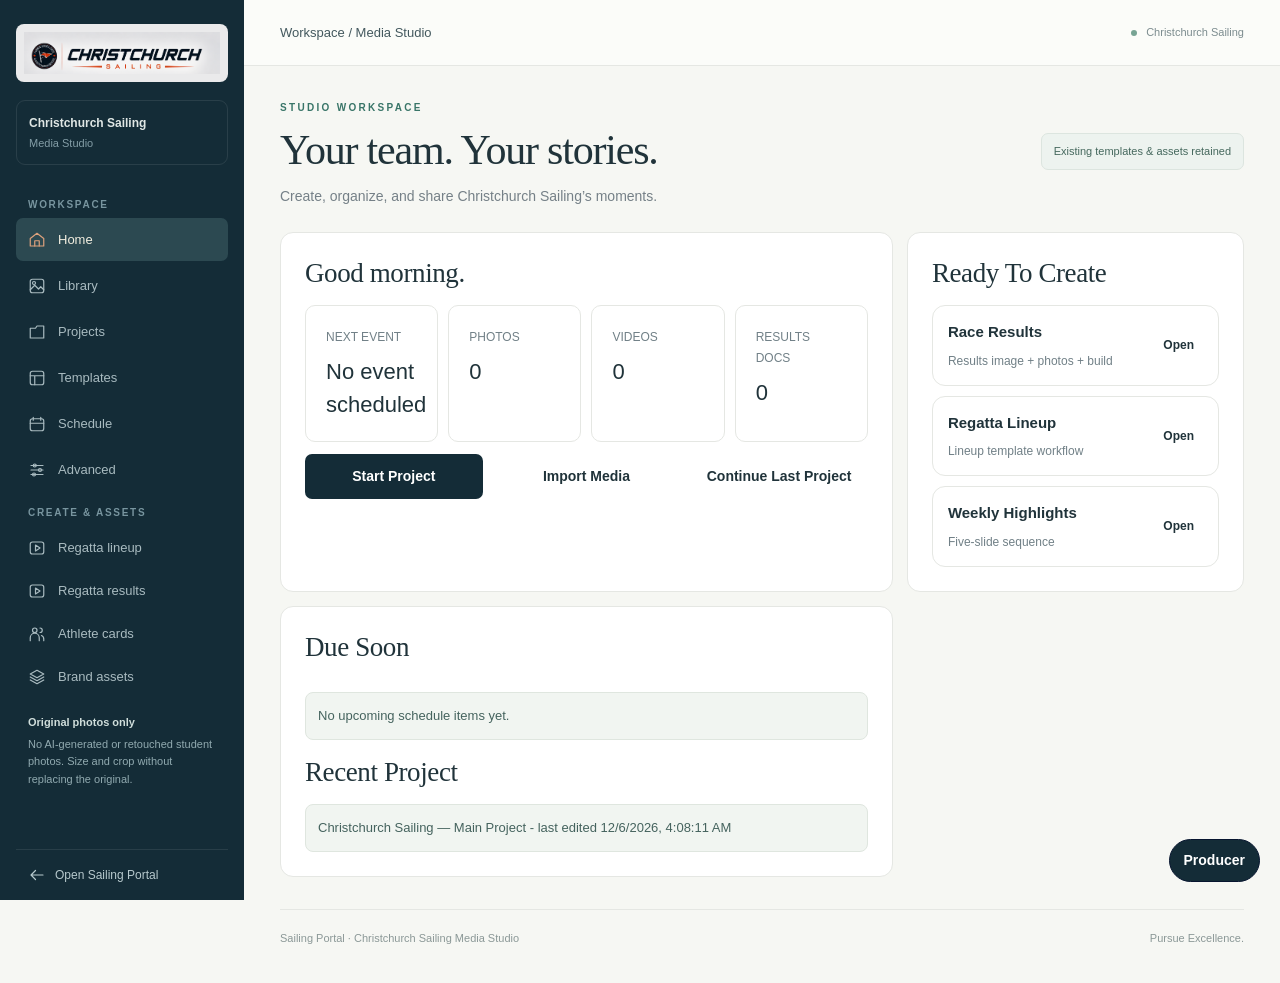
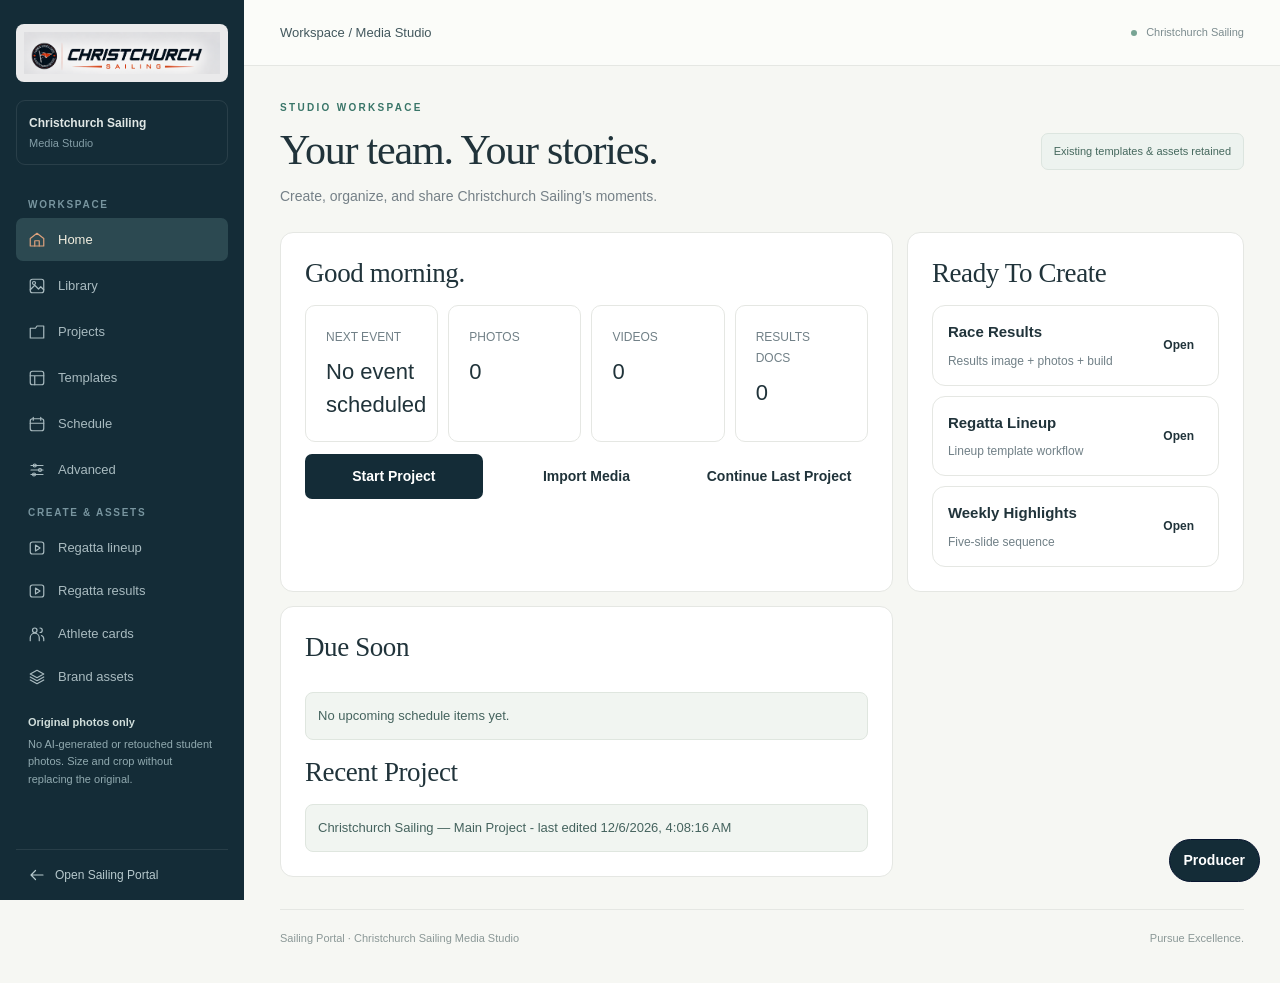
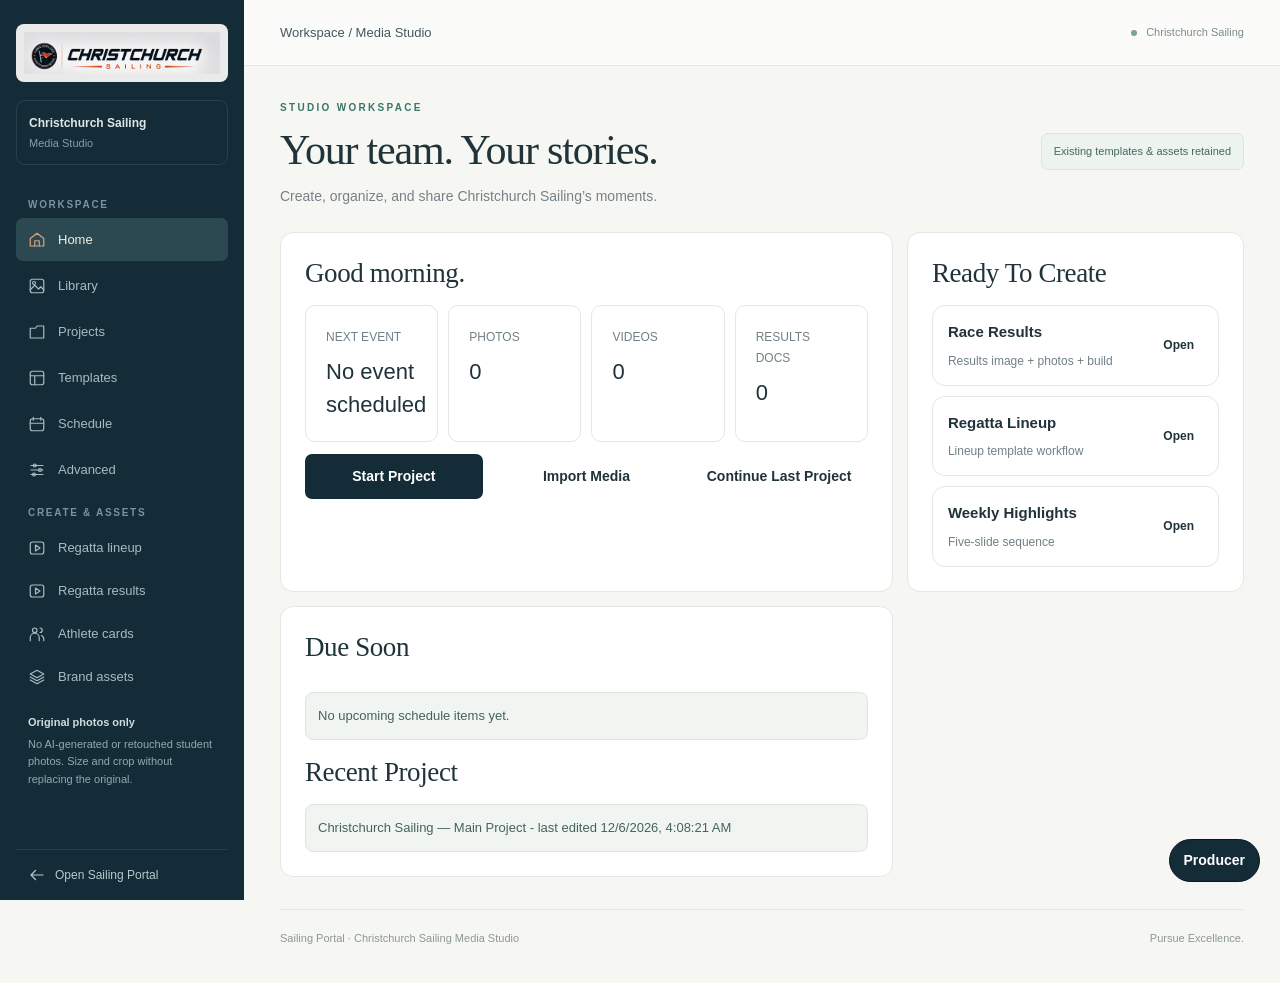
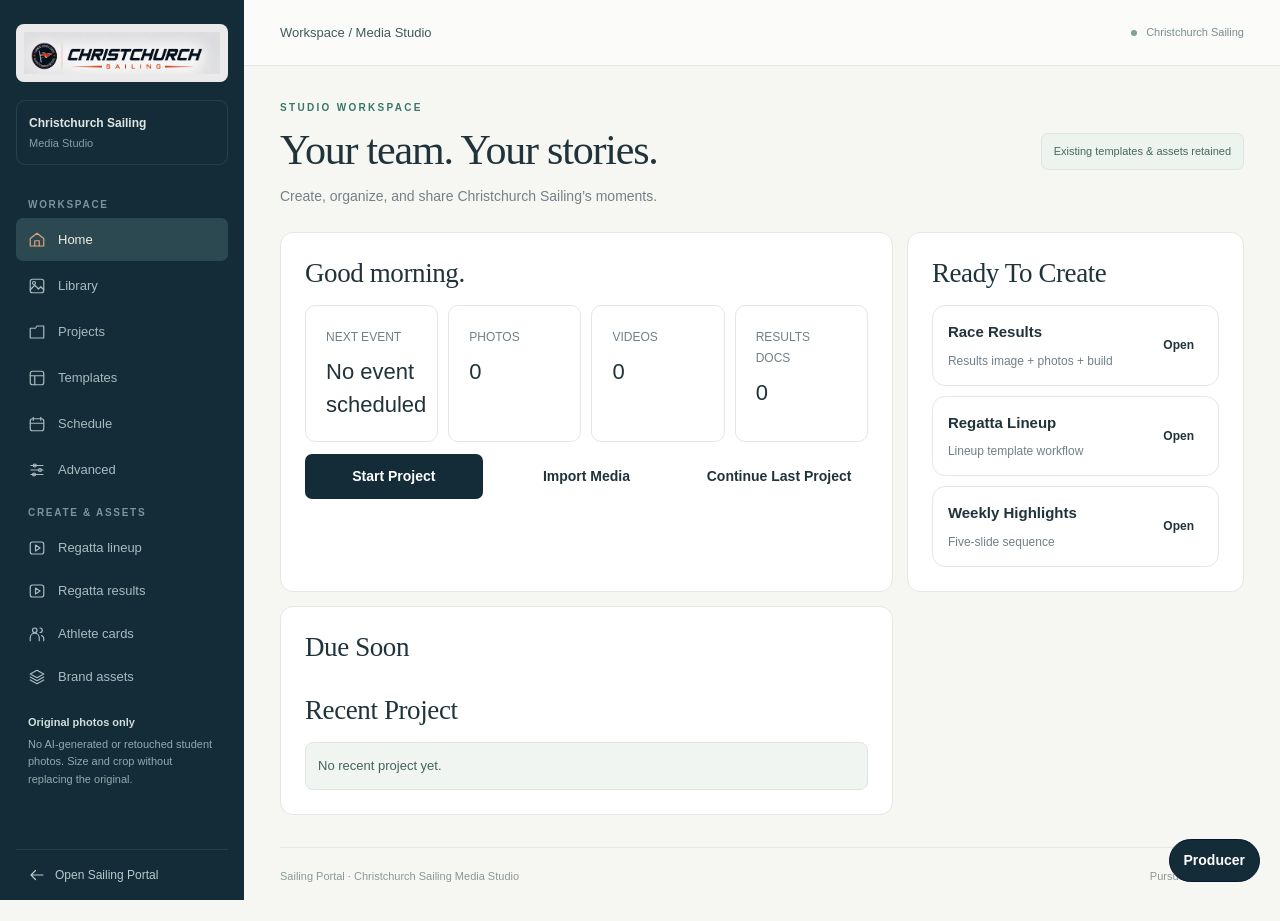
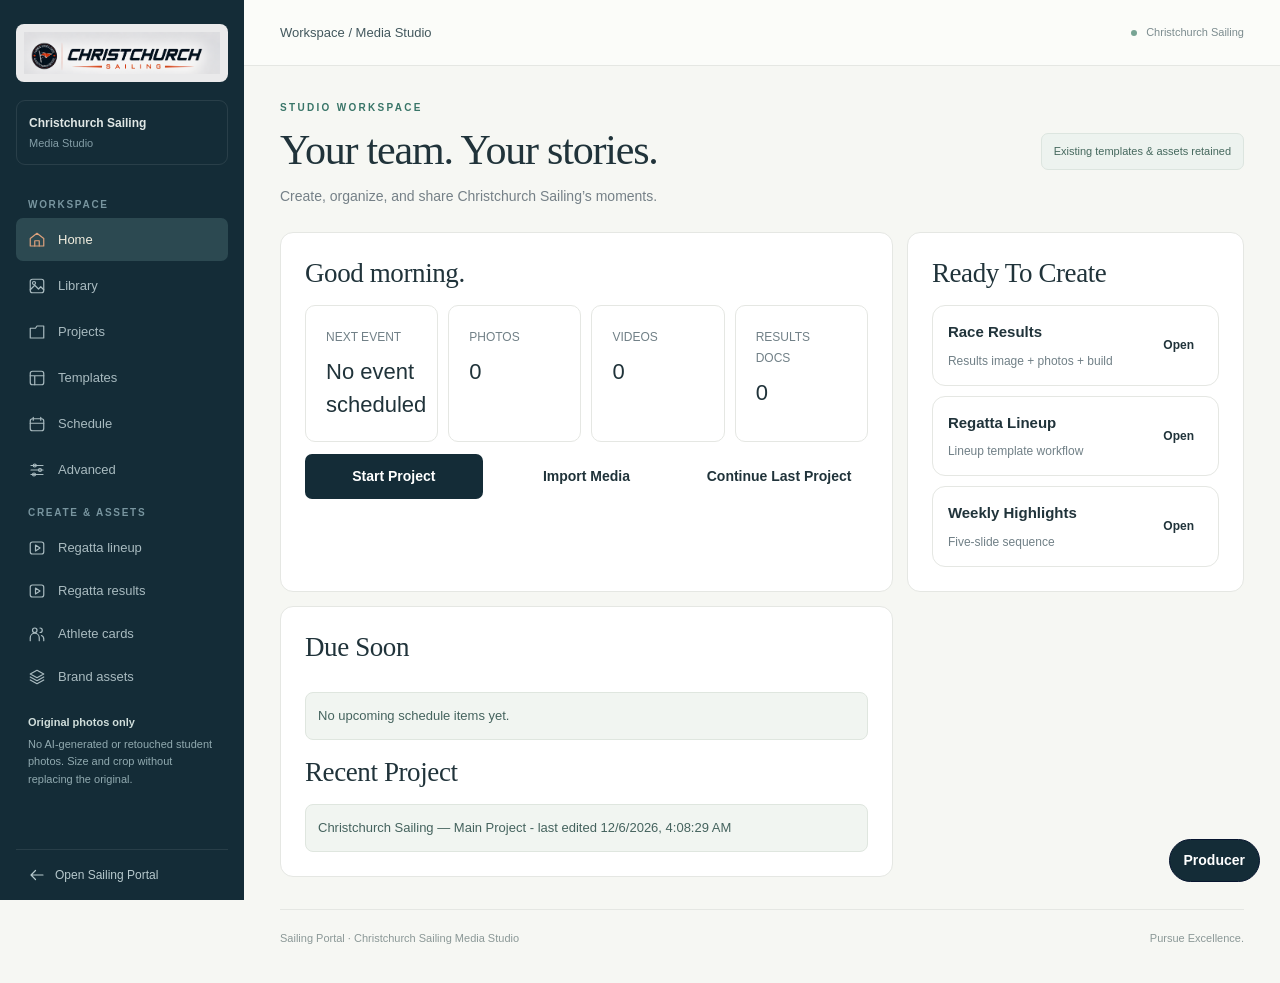
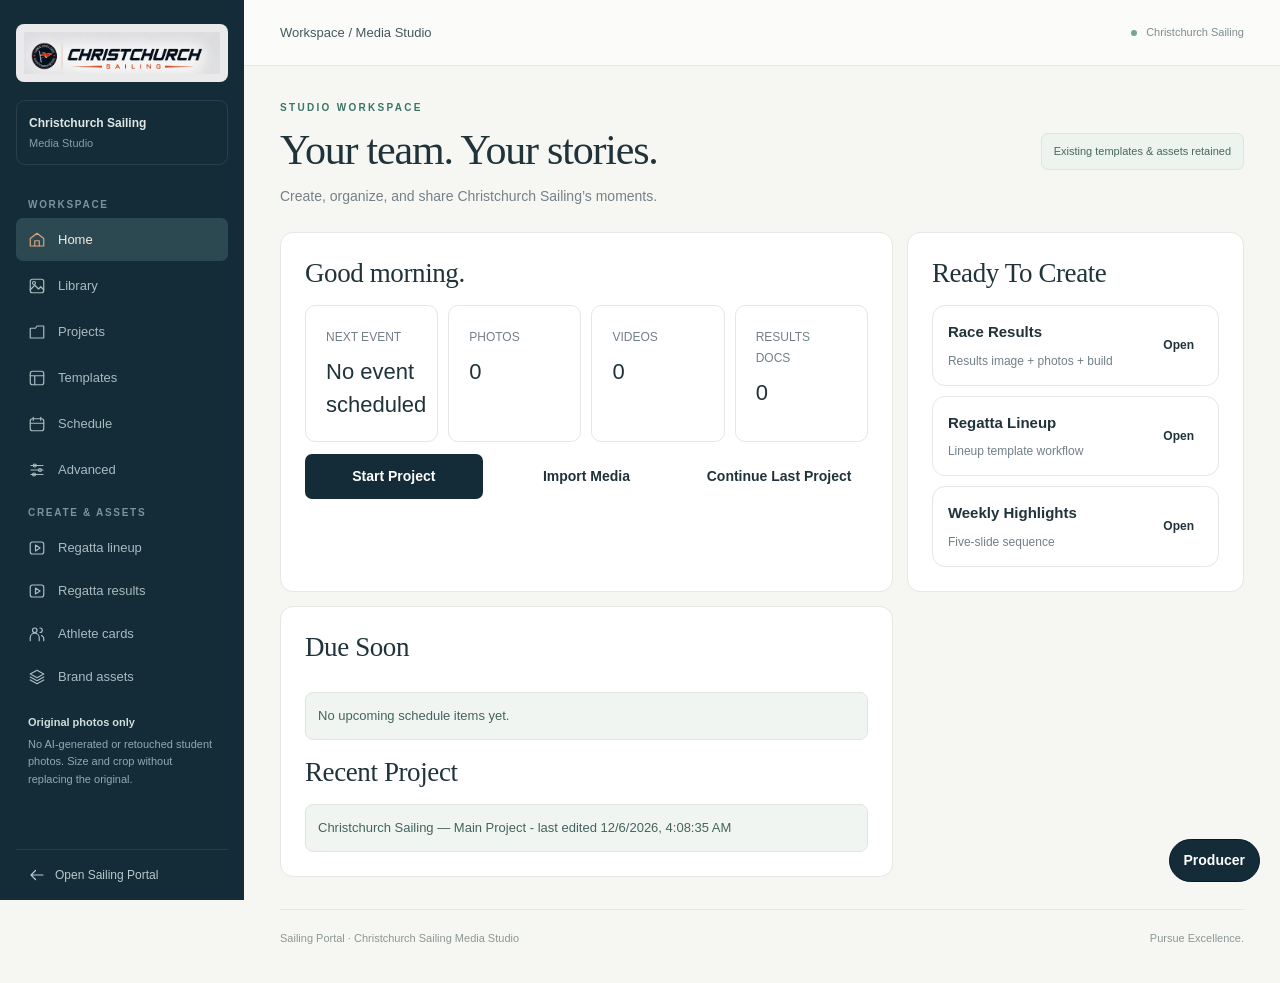
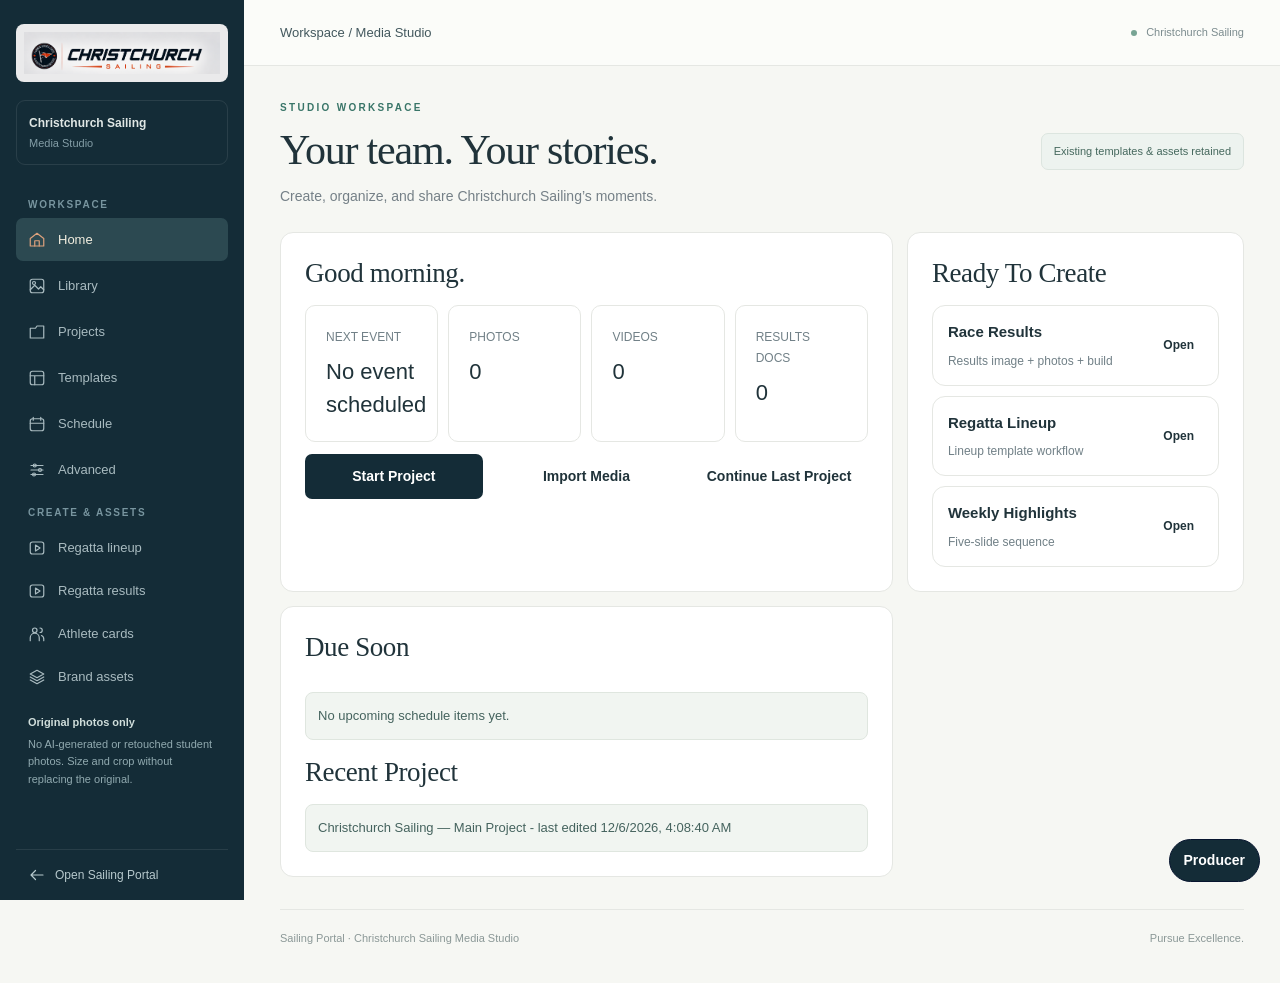
